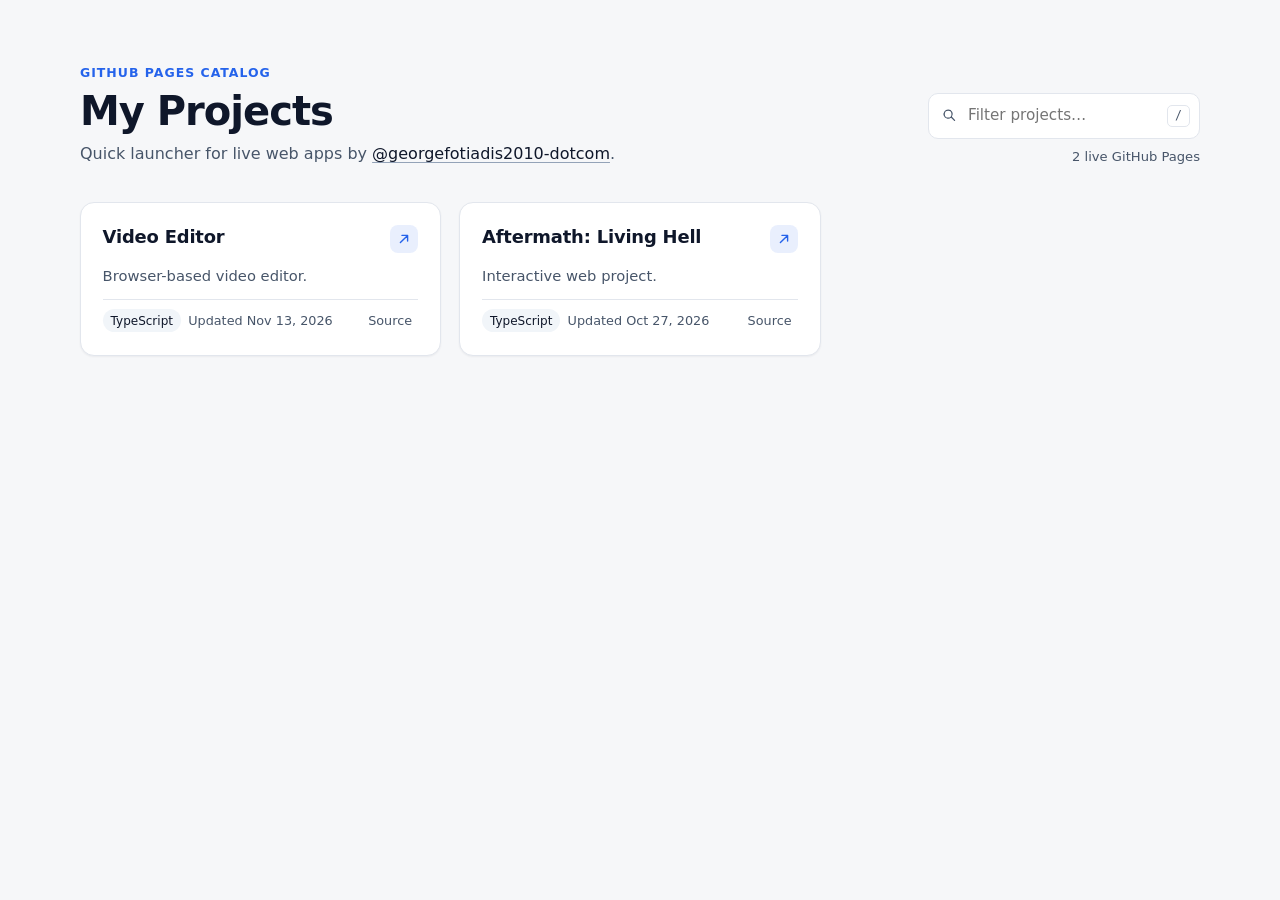
==== index.html @ ac452375 "Add GitHub Pages project catalog landing page" ====
<!DOCTYPE html>
<html lang="en">
<head>
  <meta charset="UTF-8">
  <meta name="viewport" content="width=device-width, initial-scale=1.0">
  <title>Project Catalog — GitHub Pages</title>
  <link rel="stylesheet" href="styles.css">
  <script src="app.js" defer></script>
</head>
<body>
  <div class="page">
    <header class="site-header">
      <div class="header-text">
        <p class="eyebrow">GitHub Pages Catalog</p>
        <h1>My Projects</h1>
        <p class="subtitle">
          Quick launcher for live web apps by
          <a href="https://github.com/georgefotiadis2010-dotcom" target="_blank" rel="noopener noreferrer">@georgefotiadis2010-dotcom</a>.
        </p>
      </div>

      <div class="controls">
        <label class="search-field" for="search-input">
          <span class="visually-hidden">Filter projects</span>
          <svg class="search-icon" viewBox="0 0 20 20" fill="none" aria-hidden="true">
            <path d="M8.5 3a5.5 5.5 0 1 0 3.473 9.765l3.631 3.631a.75.75 0 1 0 1.06-1.06l-3.63-3.632A5.5 5.5 0 0 0 8.5 3ZM4.5 8.5a4 4 0 1 1 8 0 4 4 0 0 1-8 0Z" fill="currentColor"/>
          </svg>
          <input
            id="search-input"
            type="search"
            placeholder="Filter projects…"
            autocomplete="off"
            spellcheck="false"
          >
          <kbd class="shortcut-hint" aria-hidden="true">/</kbd>
        </label>
        <p class="status-line" id="status-line" aria-live="polite"></p>
      </div>
    </header>

    <main>
      <section class="card-grid" id="project-grid" aria-label="GitHub Pages projects"></section>
      <p class="empty-state" id="empty-state" hidden>
        No projects match your search.
      </p>
    </main>
  </div>
</body>
</html>
---- styles.css ----
:root {
  color-scheme: light dark;
  --bg: #f6f7f9;
  --surface: #ffffff;
  --surface-hover: #fdfdfe;
  --border: #e2e6ed;
  --border-hover: #94a3b8;
  --text: #0f172a;
  --text-muted: #475569;
  --accent: #2563eb;
  --accent-soft: rgba(37, 99, 235, 0.1);
  --pill-bg: #f1f5f9;
  --shadow: 0 1px 2px rgba(15, 23, 42, 0.05);
  --shadow-hover: 0 10px 24px -8px rgba(15, 23, 42, 0.14);
  --radius: 14px;
}

@media (prefers-color-scheme: dark) {
  :root {
    --bg: #0b0f17;
    --surface: #131a26;
    --surface-hover: #182130;
    --border: #232e42;
    --border-hover: #475569;
    --text: #f1f5f9;
    --text-muted: #94a3b8;
    --accent: #60a5fa;
    --accent-soft: rgba(96, 165, 250, 0.14);
    --pill-bg: #1e293b;
    --shadow: 0 1px 2px rgba(0, 0, 0, 0.35);
    --shadow-hover: 0 14px 28px -10px rgba(0, 0, 0, 0.6);
  }
}

*,
*::before,
*::after {
  box-sizing: border-box;
}

body {
  margin: 0;
  min-block-size: 100dvh;
  background-color: var(--bg);
  color: var(--text);
  font-family: system-ui, -apple-system, BlinkMacSystemFont, "Segoe UI", Roboto, sans-serif;
  line-height: 1.5;
  -webkit-font-smoothing: antialiased;
}

.visually-hidden {
  position: absolute;
  inline-size: 1px;
  block-size: 1px;
  overflow: hidden;
  clip-path: inset(50%);
  white-space: nowrap;
}

.page {
  inline-size: min(1120px, 100% - 2.5rem);
  margin-inline: auto;
  padding-block: clamp(2rem, 5vw, 4rem);
  display: grid;
  gap: 2.25rem;
}

.site-header {
  display: grid;
  gap: 1.5rem;
}

@media (min-width: 720px) {
  .site-header {
    grid-template-columns: 1fr auto;
    align-items: end;
  }
}

.eyebrow {
  margin: 0 0 0.35rem;
  font-size: 0.78rem;
  font-weight: 600;
  letter-spacing: 0.08em;
  text-transform: uppercase;
  color: var(--accent);
}

h1 {
  margin: 0;
  font-size: clamp(1.85rem, 3.5vw, 2.5rem);
  letter-spacing: -0.025em;
  line-height: 1.15;
}

.subtitle {
  margin: 0.5rem 0 0;
  color: var(--text-muted);
  font-size: 1rem;
}

.subtitle a {
  color: var(--text);
  font-weight: 500;
  text-decoration-color: var(--border-hover);
  text-underline-offset: 3px;
}

.subtitle a:hover {
  color: var(--accent);
  text-decoration-color: var(--accent);
}

.controls {
  display: grid;
  gap: 0.5rem;
  min-inline-size: min(320px, 100%);
}

.search-field {
  position: relative;
  display: flex;
  align-items: center;
}

.search-icon {
  position: absolute;
  inset-inline-start: 0.85rem;
  inline-size: 1.05rem;
  block-size: 1.05rem;
  color: var(--text-muted);
  pointer-events: none;
}

.search-field input {
  inline-size: 100%;
  padding: 0.65rem 2.25rem 0.65rem 2.45rem;
  border: 1px solid var(--border);
  border-radius: 10px;
  background: var(--surface);
  color: var(--text);
  font: inherit;
  font-size: 0.95rem;
  transition: border-color 0.15s ease, box-shadow 0.15s ease;
}

.search-field input:focus-visible {
  outline: none;
  border-color: var(--accent);
  box-shadow: 0 0 0 3px var(--accent-soft);
}

.shortcut-hint {
  position: absolute;
  inset-inline-end: 0.65rem;
  padding: 0.1rem 0.42rem;
  border: 1px solid var(--border);
  border-radius: 5px;
  font-family: ui-monospace, SFMono-Regular, Menlo, monospace;
  font-size: 0.72rem;
  color: var(--text-muted);
  pointer-events: none;
}

.search-field:focus-within .shortcut-hint {
  opacity: 0;
}

.status-line {
  margin: 0;
  font-size: 0.82rem;
  color: var(--text-muted);
  text-align: end;
}

.card-grid {
  display: grid;
  grid-template-columns: repeat(auto-fill, minmax(290px, 1fr));
  grid-auto-rows: auto;
  gap: 1.15rem;
}

.card {
  position: relative;
  display: grid;
  grid-template-rows: auto 1fr auto;
  grid-template-rows: subgrid;
  grid-row: span 3;
  gap: 0.75rem;
  padding: 1.35rem;
  background: var(--surface);
  border: 1px solid var(--border);
  border-radius: var(--radius);
  box-shadow: var(--shadow);
  transition:
    transform 0.16s ease,
    border-color 0.16s ease,
    box-shadow 0.16s ease,
    background-color 0.16s ease;
}

.card:has(a.card-link:hover) {
  transform: translateY(-2px);
  background: var(--surface-hover);
  border-color: var(--border-hover);
  box-shadow: var(--shadow-hover);
}

.card:has(a.card-link:focus-visible) {
  outline: 2px solid var(--accent);
  outline-offset: 2px;
}

.card-header {
  display: flex;
  align-items: flex-start;
  justify-content: space-between;
  gap: 0.75rem;
}

.card-header h2 {
  margin: 0;
  font-size: 1.12rem;
  font-weight: 650;
  letter-spacing: -0.01em;
  line-height: 1.3;
  overflow-wrap: anywhere;
}

.card a.card-link {
  color: inherit;
  text-decoration: none;
}

.card a.card-link:focus-visible {
  outline: none;
}

.card a.card-link::after {
  content: "";
  position: absolute;
  inset: 0;
  border-radius: var(--radius);
}

.launch-badge {
  flex-shrink: 0;
  display: inline-flex;
  align-items: center;
  justify-content: center;
  inline-size: 1.75rem;
  block-size: 1.75rem;
  border-radius: 8px;
  background: var(--accent-soft);
  color: var(--accent);
  transition: transform 0.16s ease;
}

.card:has(a.card-link:hover) .launch-badge {
  transform: translate(2px, -2px);
}

.launch-badge svg {
  inline-size: 1rem;
  block-size: 1rem;
}

.card-desc {
  margin: 0;
  color: var(--text-muted);
  font-size: 0.92rem;
  display: -webkit-box;
  -webkit-line-clamp: 3;
  -webkit-box-orient: vertical;
  line-clamp: 3;
  overflow: clip;
}

.card-footer {
  display: flex;
  align-items: center;
  justify-content: space-between;
  gap: 0.75rem;
  padding-top: 0.5rem;
  border-top: 1px solid var(--border);
  font-size: 0.8rem;
  color: var(--text-muted);
}

.meta-tags {
  display: flex;
  flex-wrap: wrap;
  align-items: center;
  gap: 0.45rem;
}

.tag {
  padding: 0.15rem 0.5rem;
  border-radius: 999px;
  background: var(--pill-bg);
  color: var(--text);
  font-weight: 500;
  font-size: 0.75rem;
}

.card:has(a.card-link) a:not(.card-link) {
  position: relative;
  z-index: 1;
}

.repo-link {
  color: var(--text-muted);
  text-decoration: none;
  font-weight: 500;
  padding: 0.2rem 0.4rem;
  border-radius: 6px;
  transition: color 0.15s ease, background-color 0.15s ease;
}

.repo-link:hover {
  color: var(--accent);
  background: var(--accent-soft);
}

.repo-link:focus-visible {
  outline: 2px solid var(--accent);
  outline-offset: 1px;
}

.empty-state {
  margin: 2rem 0;
  text-align: center;
  color: var(--text-muted);
  font-size: 0.98rem;
}

@media (prefers-reduced-motion: reduce) {
  .card,
  .launch-badge,
  .search-field input,
  .repo-link {
    transition: none;
  }
}
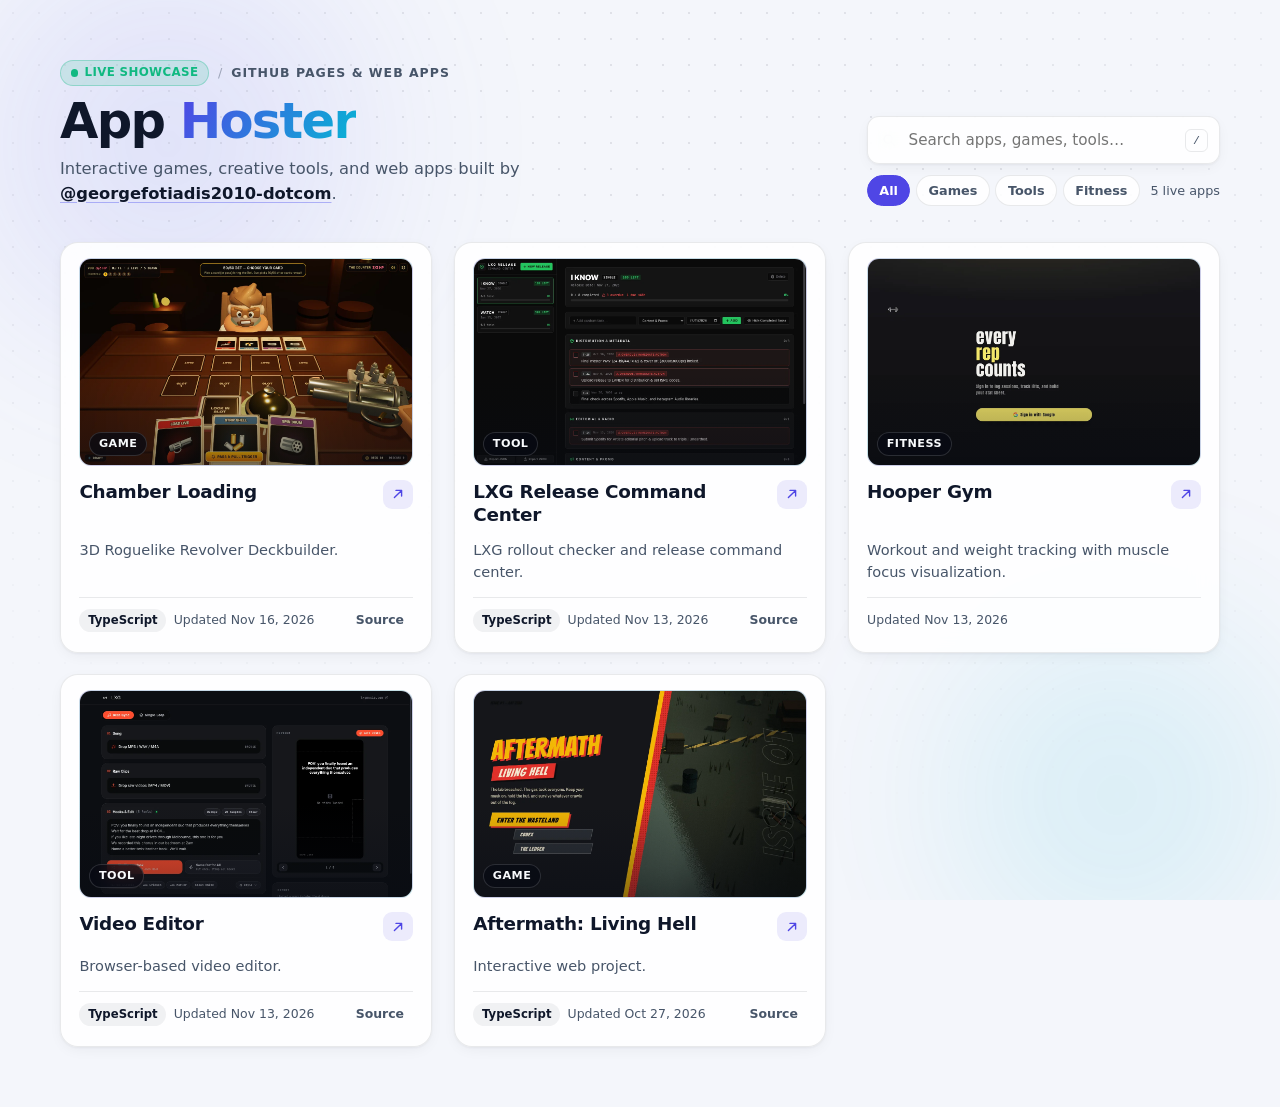
==== commit 80fdd655: "Add live app preview screenshots and overhaul UI" ====
--- a/index.html
+++ b/index.html
@@ -3,18 +3,32 @@
 <head>
   <meta charset="UTF-8">
   <meta name="viewport" content="width=device-width, initial-scale=1.0">
-  <title>Project Catalog — GitHub Pages</title>
+  <meta name="color-scheme" content="light dark">
+  <title>App Hoster — Live Project Arcade</title>
   <link rel="stylesheet" href="styles.css">
   <script src="app.js" defer></script>
 </head>
 <body>
+  <div class="bg-decor" aria-hidden="true">
+    <div class="bg-orb bg-orb-1"></div>
+    <div class="bg-orb bg-orb-2"></div>
+    <div class="bg-grid"></div>
+  </div>
+
   <div class="page">
     <header class="site-header">
       <div class="header-text">
-        <p class="eyebrow">GitHub Pages Catalog</p>
-        <h1>My Projects</h1>
+        <div class="eyebrow-row">
+          <span class="live-pill">
+            <span class="live-dot" aria-hidden="true"></span>
+            Live Showcase
+          </span>
+          <span class="eyebrow-sep" aria-hidden="true">/</span>
+          <p class="eyebrow">GitHub Pages &amp; Web Apps</p>
+        </div>
+        <h1>App <span class="title-gradient">Hoster</span></h1>
         <p class="subtitle">
-          Quick launcher for live web apps by
+          Interactive games, creative tools, and web apps built by
           <a href="https://github.com/georgefotiadis2010-dotcom" target="_blank" rel="noopener noreferrer">@georgefotiadis2010-dotcom</a>.
         </p>
       </div>
@@ -28,22 +42,62 @@
           <input
             id="search-input"
             type="search"
-            placeholder="Filter projects…"
+            placeholder="Search apps, games, tools…"
             autocomplete="off"
             spellcheck="false"
           >
           <kbd class="shortcut-hint" aria-hidden="true">/</kbd>
         </label>
-        <p class="status-line" id="status-line" aria-live="polite"></p>
+
+        <div class="toolbar-row">
+          <div class="filter-pills" id="filter-pills" role="group" aria-label="Filter by category">
+            <button type="button" class="filter-pill is-active" data-filter="all" aria-pressed="true">All</button>
+            <button type="button" class="filter-pill" data-filter="Game" aria-pressed="false">Games</button>
+            <button type="button" class="filter-pill" data-filter="Tool" aria-pressed="false">Tools</button>
+            <button type="button" class="filter-pill" data-filter="Fitness" aria-pressed="false">Fitness</button>
+          </div>
+          <p class="status-line" id="status-line" aria-live="polite"></p>
+        </div>
       </div>
     </header>
 
     <main>
-      <section class="card-grid" id="project-grid" aria-label="GitHub Pages projects"></section>
+      <section class="card-grid" id="project-grid" aria-label="Hosted web applications"></section>
       <p class="empty-state" id="empty-state" hidden>
-        No projects match your search.
+        No apps match your filter. Try clearing the search or switching categories.
       </p>
     </main>
   </div>
+
+  <dialog class="preview-dialog" id="preview-dialog" aria-labelledby="dialog-title">
+    <div class="dialog-shell">
+      <div class="dialog-topbar">
+        <div class="dialog-heading-group">
+          <span class="dialog-category" id="dialog-category"></span>
+          <h2 id="dialog-title"></h2>
+        </div>
+        <button type="button" class="dialog-close" id="dialog-close" aria-label="Close preview">
+          <svg viewBox="0 0 20 20" fill="none" aria-hidden="true">
+            <path d="M5 5l10 10M15 5L5 15" stroke="currentColor" stroke-width="1.8" stroke-linecap="round"/>
+          </svg>
+        </button>
+      </div>
+      <div class="dialog-media">
+        <img id="dialog-img" src="" alt="" width="1280" height="800">
+      </div>
+      <p class="dialog-desc" id="dialog-desc"></p>
+      <div class="dialog-actions">
+        <a class="btn-primary" id="dialog-launch" href="#" target="_blank" rel="noopener noreferrer">
+          Launch App
+          <svg viewBox="0 0 20 20" fill="none" aria-hidden="true">
+            <path d="M5.5 14.5 14.5 5.5m0 0H7.5m7 0v7" stroke="currentColor" stroke-width="1.8" stroke-linecap="round" stroke-linejoin="round"/>
+          </svg>
+        </a>
+        <a class="btn-secondary" id="dialog-repo" href="#" target="_blank" rel="noopener noreferrer">
+          View Source
+        </a>
+      </div>
+    </div>
+  </dialog>
 </body>
 </html>
--- a/styles.css
+++ b/styles.css
@@ -1,34 +1,86 @@
 :root {
   color-scheme: light dark;
-  --bg: #f6f7f9;
-  --surface: #ffffff;
-  --surface-hover: #fdfdfe;
-  --border: #e2e6ed;
-  --border-hover: #94a3b8;
-  --text: #0f172a;
-  --text-muted: #475569;
-  --accent: #2563eb;
-  --accent-soft: rgba(37, 99, 235, 0.1);
-  --pill-bg: #f1f5f9;
-  --shadow: 0 1px 2px rgba(15, 23, 42, 0.05);
-  --shadow-hover: 0 10px 24px -8px rgba(15, 23, 42, 0.14);
-  --radius: 14px;
+
+  --bg-light: #f4f6fb;
+  --bg-dark: #070b14;
+  --bg: var(--bg-light);
+
+  --surface-light: rgba(255, 255, 255, 0.88);
+  --surface-dark: rgba(17, 24, 39, 0.82);
+  --surface: var(--surface-light);
+
+  --surface-hover-light: #ffffff;
+  --surface-hover-dark: rgba(24, 34, 54, 0.96);
+  --surface-hover: var(--surface-hover-light);
+
+  --border-light: rgba(15, 23, 42, 0.09);
+  --border-dark: rgba(148, 163, 184, 0.16);
+  --border: var(--border-light);
+
+  --border-hover-light: rgba(99, 102, 241, 0.45);
+  --border-hover-dark: rgba(129, 140, 248, 0.5);
+  --border-hover: var(--border-hover-light);
+
+  --text-light: #0f172a;
+  --text-dark: #f1f5f9;
+  --text: var(--text-light);
+
+  --text-muted-light: #475569;
+  --text-muted-dark: #94a3b8;
+  --text-muted: var(--text-muted-light);
+
+  --accent-light: #4f46e5;
+  --accent-dark: #818cf8;
+  --accent: var(--accent-light);
+
+  --accent-2-light: #06b6d4;
+  --accent-2-dark: #22d3ee;
+  --accent-2: var(--accent-2-light);
+
+  --accent-soft-light: rgba(79, 70, 229, 0.1);
+  --accent-soft-dark: rgba(129, 140, 248, 0.16);
+  --accent-soft: var(--accent-soft-light);
+
+  --pill-bg-light: rgba(15, 23, 42, 0.055);
+  --pill-bg-dark: rgba(148, 163, 184, 0.12);
+  --pill-bg: var(--pill-bg-light);
+
+  --shadow: 0 4px 16px -4px rgba(15, 23, 42, 0.07), 0 1px 3px rgba(15, 23, 42, 0.05);
+  --shadow-hover: 0 22px 44px -14px rgba(79, 70, 229, 0.22), 0 8px 18px -6px rgba(15, 23, 42, 0.1);
+  --radius: 18px;
 }
 
 @media (prefers-color-scheme: dark) {
   :root {
-    --bg: #0b0f17;
-    --surface: #131a26;
-    --surface-hover: #182130;
-    --border: #232e42;
-    --border-hover: #475569;
-    --text: #f1f5f9;
-    --text-muted: #94a3b8;
-    --accent: #60a5fa;
-    --accent-soft: rgba(96, 165, 250, 0.14);
-    --pill-bg: #1e293b;
-    --shadow: 0 1px 2px rgba(0, 0, 0, 0.35);
-    --shadow-hover: 0 14px 28px -10px rgba(0, 0, 0, 0.6);
+    --bg: var(--bg-dark);
+    --surface: var(--surface-dark);
+    --surface-hover: var(--surface-hover-dark);
+    --border: var(--border-dark);
+    --border-hover: var(--border-hover-dark);
+    --text: var(--text-dark);
+    --text-muted: var(--text-muted-dark);
+    --accent: var(--accent-dark);
+    --accent-2: var(--accent-2-dark);
+    --accent-soft: var(--accent-soft-dark);
+    --pill-bg: var(--pill-bg-dark);
+    --shadow: 0 6px 22px -6px rgba(0, 0, 0, 0.55);
+    --shadow-hover: 0 26px 52px -14px rgba(0, 0, 0, 0.78), 0 0 0 1px rgba(129, 140, 248, 0.25);
+  }
+}
+
+@supports (color: light-dark(white, black)) {
+  :root {
+    --bg: light-dark(var(--bg-light), var(--bg-dark));
+    --surface: light-dark(var(--surface-light), var(--surface-dark));
+    --surface-hover: light-dark(var(--surface-hover-light), var(--surface-hover-dark));
+    --border: light-dark(var(--border-light), var(--border-dark));
+    --border-hover: light-dark(var(--border-hover-light), var(--border-hover-dark));
+    --text: light-dark(var(--text-light), var(--text-dark));
+    --text-muted: light-dark(var(--text-muted-light), var(--text-muted-dark));
+    --accent: light-dark(var(--accent-light), var(--accent-dark));
+    --accent-2: light-dark(var(--accent-2-light), var(--accent-2-dark));
+    --accent-soft: light-dark(var(--accent-soft-light), var(--accent-soft-dark));
+    --pill-bg: light-dark(var(--pill-bg-light), var(--pill-bg-dark));
   }
 }
 
@@ -39,6 +91,7 @@
 }
 
 body {
+  position: relative;
   margin: 0;
   min-block-size: 100dvh;
   background-color: var(--bg);
@@ -46,6 +99,7 @@
   font-family: system-ui, -apple-system, BlinkMacSystemFont, "Segoe UI", Roboto, sans-serif;
   line-height: 1.5;
   -webkit-font-smoothing: antialiased;
+  overflow-x: hidden;
 }
 
 .visually-hidden {
@@ -57,51 +111,166 @@
   white-space: nowrap;
 }
 
+/* Ambient fun background */
+.bg-decor {
+  position: fixed;
+  inset: 0;
+  z-index: -1;
+  pointer-events: none;
+  overflow: hidden;
+}
+
+.bg-orb {
+  position: absolute;
+  border-radius: 999px;
+  filter: blur(90px);
+  opacity: 0.38;
+  animation: float-orb 18s ease-in-out infinite alternate;
+}
+
+.bg-orb-1 {
+  inline-size: 48vw;
+  block-size: 48vw;
+  max-inline-size: 540px;
+  max-block-size: 540px;
+  inset-block-start: -14%;
+  inset-inline-start: -8%;
+  background: radial-gradient(circle, rgba(99, 102, 241, 0.55), transparent 70%);
+}
+
+.bg-orb-2 {
+  inline-size: 44vw;
+  block-size: 44vw;
+  max-inline-size: 480px;
+  max-block-size: 480px;
+  inset-block-end: -15%;
+  inset-inline-end: -6%;
+  background: radial-gradient(circle, rgba(6, 182, 212, 0.45), transparent 70%);
+  animation-delay: -9s;
+}
+
+.bg-grid {
+  position: absolute;
+  inset: 0;
+  background-image: radial-gradient(var(--border) 1px, transparent 1px);
+  background-size: 26px 26px;
+  mask-image: radial-gradient(ellipse 80% 70% at 50% 25%, #000 35%, transparent 100%);
+}
+
+@keyframes float-orb {
+  from {
+    transform: translate3d(0, 0, 0) scale(1);
+  }
+  to {
+    transform: translate3d(3%, 4%, 0) scale(1.07);
+  }
+}
+
 .page {
-  inline-size: min(1120px, 100% - 2.5rem);
+  inline-size: min(1160px, 100% - 2.25rem);
   margin-inline: auto;
-  padding-block: clamp(2rem, 5vw, 4rem);
+  padding-block: clamp(2rem, 5vw, 3.75rem);
   display: grid;
   gap: 2.25rem;
 }
 
+/* Header */
 .site-header {
   display: grid;
   gap: 1.5rem;
 }
 
-@media (min-width: 720px) {
+@media (min-width: 820px) {
   .site-header {
     grid-template-columns: 1fr auto;
     align-items: end;
   }
 }
 
+.eyebrow-row {
+  display: flex;
+  flex-wrap: wrap;
+  align-items: center;
+  gap: 0.55rem;
+  margin-block-end: 0.55rem;
+}
+
+.live-pill {
+  display: inline-flex;
+  align-items: center;
+  gap: 0.4rem;
+  padding: 0.2rem 0.62rem;
+  border-radius: 999px;
+  background: rgba(16, 185, 129, 0.14);
+  border: 1px solid rgba(16, 185, 129, 0.3);
+  color: #10b981;
+  font-size: 0.74rem;
+  font-weight: 650;
+  letter-spacing: 0.03em;
+  text-transform: uppercase;
+}
+
+.live-dot {
+  inline-size: 0.45rem;
+  block-size: 0.45rem;
+  border-radius: 50%;
+  background: #10b981;
+  box-shadow: 0 0 0 0 rgba(16, 185, 129, 0.7);
+  animation: pulse-dot 2.2s infinite;
+}
+
+@keyframes pulse-dot {
+  0% {
+    box-shadow: 0 0 0 0 rgba(16, 185, 129, 0.65);
+  }
+  70% {
+    box-shadow: 0 0 0 7px rgba(16, 185, 129, 0);
+  }
+  100% {
+    box-shadow: 0 0 0 0 rgba(16, 185, 129, 0);
+  }
+}
+
+.eyebrow-sep {
+  color: var(--text-muted);
+  opacity: 0.45;
+  font-size: 0.8rem;
+}
+
 .eyebrow {
-  margin: 0 0 0.35rem;
+  margin: 0;
   font-size: 0.78rem;
   font-weight: 600;
   letter-spacing: 0.08em;
   text-transform: uppercase;
-  color: var(--accent);
+  color: var(--text-muted);
 }
 
 h1 {
   margin: 0;
-  font-size: clamp(1.85rem, 3.5vw, 2.5rem);
-  letter-spacing: -0.025em;
-  line-height: 1.15;
+  font-size: clamp(2.1rem, 4.5vw, 3.1rem);
+  font-weight: 800;
+  letter-spacing: -0.035em;
+  line-height: 1.08;
+}
+
+.title-gradient {
+  background: linear-gradient(120deg, var(--accent) 0%, var(--accent-2) 100%);
+  -webkit-background-clip: text;
+  background-clip: text;
+  color: transparent;
 }
 
 .subtitle {
-  margin: 0.5rem 0 0;
-  color: var(--text-muted);
-  font-size: 1rem;
+  margin: 0.55rem 0 0;
+  color: var(--text-muted);
+  font-size: 1.02rem;
+  max-inline-size: 52ch;
 }
 
 .subtitle a {
   color: var(--text);
-  font-weight: 500;
+  font-weight: 600;
   text-decoration-color: var(--border-hover);
   text-underline-offset: 3px;
 }
@@ -111,10 +280,11 @@
   text-decoration-color: var(--accent);
 }
 
+/* Controls */
 .controls {
   display: grid;
-  gap: 0.5rem;
-  min-inline-size: min(320px, 100%);
+  gap: 0.7rem;
+  min-inline-size: min(360px, 100%);
 }
 
 .search-field {
@@ -125,7 +295,7 @@
 
 .search-icon {
   position: absolute;
-  inset-inline-start: 0.85rem;
+  inset-inline-start: 0.9rem;
   inline-size: 1.05rem;
   block-size: 1.05rem;
   color: var(--text-muted);
@@ -134,14 +304,16 @@
 
 .search-field input {
   inline-size: 100%;
-  padding: 0.65rem 2.25rem 0.65rem 2.45rem;
+  padding: 0.72rem 2.4rem 0.72rem 2.55rem;
   border: 1px solid var(--border);
-  border-radius: 10px;
+  border-radius: 12px;
   background: var(--surface);
+  backdrop-filter: blur(12px);
   color: var(--text);
   font: inherit;
   font-size: 0.95rem;
-  transition: border-color 0.15s ease, box-shadow 0.15s ease;
+  box-shadow: var(--shadow);
+  transition: border-color 0.16s ease, box-shadow 0.16s ease;
 }
 
 .search-field input:focus-visible {
@@ -152,10 +324,10 @@
 
 .shortcut-hint {
   position: absolute;
-  inset-inline-end: 0.65rem;
-  padding: 0.1rem 0.42rem;
+  inset-inline-end: 0.75rem;
+  padding: 0.12rem 0.45rem;
   border: 1px solid var(--border);
-  border-radius: 5px;
+  border-radius: 6px;
   font-family: ui-monospace, SFMono-Regular, Menlo, monospace;
   font-size: 0.72rem;
   color: var(--text-muted);
@@ -166,41 +338,88 @@
   opacity: 0;
 }
 
+.toolbar-row {
+  display: flex;
+  flex-wrap: wrap;
+  align-items: center;
+  justify-content: space-between;
+  gap: 0.65rem;
+}
+
+.filter-pills {
+  display: flex;
+  flex-wrap: wrap;
+  gap: 0.35rem;
+}
+
+.filter-pill {
+  appearance: none;
+  border: 1px solid var(--border);
+  background: var(--surface);
+  color: var(--text-muted);
+  font: inherit;
+  font-size: 0.8rem;
+  font-weight: 600;
+  padding: 0.3rem 0.72rem;
+  border-radius: 999px;
+  cursor: pointer;
+  transition: background-color 0.15s ease, color 0.15s ease, border-color 0.15s ease, transform 0.15s ease;
+}
+
+.filter-pill:hover {
+  color: var(--text);
+  border-color: var(--border-hover);
+  transform: translateY(-1px);
+}
+
+.filter-pill.is-active {
+  background: var(--accent);
+  border-color: var(--accent);
+  color: #ffffff;
+}
+
+.filter-pill:focus-visible {
+  outline: 2px solid var(--accent);
+  outline-offset: 2px;
+}
+
 .status-line {
   margin: 0;
-  font-size: 0.82rem;
-  color: var(--text-muted);
-  text-align: end;
-}
-
+  font-size: 0.8rem;
+  font-weight: 500;
+  color: var(--text-muted);
+}
+
+/* Card Grid */
 .card-grid {
   display: grid;
-  grid-template-columns: repeat(auto-fill, minmax(290px, 1fr));
+  grid-template-columns: repeat(auto-fill, minmax(310px, 1fr));
   grid-auto-rows: auto;
-  gap: 1.15rem;
+  gap: 1.35rem;
 }
 
 .card {
   position: relative;
   display: grid;
-  grid-template-rows: auto 1fr auto;
+  grid-template-rows: auto auto 1fr auto;
   grid-template-rows: subgrid;
-  grid-row: span 3;
-  gap: 0.75rem;
-  padding: 1.35rem;
+  grid-row: span 4;
+  gap: 0.85rem;
+  padding: 0.9rem 1.15rem 1.15rem;
   background: var(--surface);
+  backdrop-filter: blur(14px);
   border: 1px solid var(--border);
   border-radius: var(--radius);
   box-shadow: var(--shadow);
   transition:
-    transform 0.16s ease,
-    border-color 0.16s ease,
-    box-shadow 0.16s ease,
-    background-color 0.16s ease;
+    transform 0.22s cubic-bezier(0.22, 1, 0.36, 1),
+    border-color 0.22s ease,
+    box-shadow 0.22s ease,
+    background-color 0.22s ease;
 }
 
 .card:has(a.card-link:hover) {
-  transform: translateY(-2px);
+  transform: translateY(-5px);
   background: var(--surface-hover);
   border-color: var(--border-hover);
   box-shadow: var(--shadow-hover);
@@ -208,9 +427,125 @@
 
 .card:has(a.card-link:focus-visible) {
   outline: 2px solid var(--accent);
+  outline-offset: 3px;
+}
+
+/* Preview Frame */
+.card-preview {
+  position: relative;
+  aspect-ratio: 16 / 10;
+  border-radius: calc(var(--radius) - 6px);
+  overflow: hidden;
+  border: 1px solid var(--border);
+  background: linear-gradient(135deg, rgba(79, 70, 229, 0.18), rgba(6, 182, 212, 0.16));
+}
+
+.card-preview img {
+  display: block;
+  inline-size: 100%;
+  block-size: 100%;
+  object-fit: cover;
+  object-position: top center;
+  transition: transform 0.35s cubic-bezier(0.22, 1, 0.36, 1);
+}
+
+.card:has(a.card-link:hover) .card-preview img {
+  transform: scale(1.04);
+}
+
+.card-preview::after {
+  content: "";
+  position: absolute;
+  inset: 0;
+  background: linear-gradient(to top, rgba(7, 11, 20, 0.42) 0%, transparent 45%);
+  pointer-events: none;
+}
+
+.preview-fallback {
+  display: grid;
+  place-items: center;
+  inline-size: 100%;
+  block-size: 100%;
+  padding: 1rem;
+  text-align: center;
+  font-weight: 750;
+  font-size: 1.25rem;
+  letter-spacing: -0.02em;
+  color: var(--text);
+  background:
+    radial-gradient(circle at 20% 20%, rgba(99, 102, 241, 0.28), transparent 55%),
+    radial-gradient(circle at 80% 80%, rgba(6, 182, 212, 0.24), transparent 55%);
+}
+
+.preview-category {
+  position: absolute;
+  inset-block-end: 0.55rem;
+  inset-inline-start: 0.55rem;
+  z-index: 1;
+  padding: 0.18rem 0.55rem;
+  border-radius: 999px;
+  background: rgba(7, 11, 20, 0.72);
+  backdrop-filter: blur(8px);
+  border: 1px solid rgba(255, 255, 255, 0.14);
+  color: #f8fafc;
+  font-size: 0.7rem;
+  font-weight: 650;
+  letter-spacing: 0.04em;
+  text-transform: uppercase;
+  pointer-events: none;
+}
+
+.preview-expand {
+  position: relative;
+  z-index: 1;
+  position: absolute;
+  inset-block-start: 0.55rem;
+  inset-inline-end: 0.55rem;
+  display: inline-flex;
+  align-items: center;
+  justify-content: center;
+  inline-size: 2rem;
+  block-size: 2rem;
+  border-radius: 9px;
+  border: 1px solid rgba(255, 255, 255, 0.18);
+  background: rgba(7, 11, 20, 0.68);
+  backdrop-filter: blur(8px);
+  color: #f8fafc;
+  cursor: pointer;
+  opacity: 0;
+  transform: scale(0.92);
+  transition: opacity 0.18s ease, transform 0.18s ease, background-color 0.18s ease;
+}
+
+.card:hover .preview-expand,
+.preview-expand:focus-visible {
+  opacity: 1;
+  transform: scale(1);
+}
+
+@media (hover: none) {
+  .preview-expand {
+    opacity: 1;
+    transform: scale(1);
+  }
+}
+
+.preview-expand:hover {
+  background: var(--accent);
+  border-color: var(--accent);
+}
+
+.preview-expand:focus-visible {
+  outline: 2px solid #ffffff;
   outline-offset: 2px;
 }
 
+.preview-expand svg {
+  inline-size: 1rem;
+  block-size: 1rem;
+}
+
+/* Card Header, Body, Footer */
 .card-header {
   display: flex;
   align-items: flex-start;
@@ -220,10 +555,10 @@
 
 .card-header h2 {
   margin: 0;
-  font-size: 1.12rem;
-  font-weight: 650;
-  letter-spacing: -0.01em;
-  line-height: 1.3;
+  font-size: 1.15rem;
+  font-weight: 700;
+  letter-spacing: -0.015em;
+  line-height: 1.25;
   overflow-wrap: anywhere;
 }
 
@@ -248,16 +583,18 @@
   display: inline-flex;
   align-items: center;
   justify-content: center;
-  inline-size: 1.75rem;
-  block-size: 1.75rem;
-  border-radius: 8px;
+  inline-size: 1.85rem;
+  block-size: 1.85rem;
+  border-radius: 9px;
   background: var(--accent-soft);
   color: var(--accent);
-  transition: transform 0.16s ease;
+  transition: transform 0.18s ease, background-color 0.18s ease, color 0.18s ease;
 }
 
 .card:has(a.card-link:hover) .launch-badge {
   transform: translate(2px, -2px);
+  background: var(--accent);
+  color: #ffffff;
 }
 
 .launch-badge svg {
@@ -268,11 +605,11 @@
 .card-desc {
   margin: 0;
   color: var(--text-muted);
-  font-size: 0.92rem;
+  font-size: 0.91rem;
   display: -webkit-box;
-  -webkit-line-clamp: 3;
+  -webkit-line-clamp: 2;
   -webkit-box-orient: vertical;
-  line-clamp: 3;
+  line-clamp: 2;
   overflow: clip;
 }
 
@@ -281,9 +618,9 @@
   align-items: center;
   justify-content: space-between;
   gap: 0.75rem;
-  padding-top: 0.5rem;
+  padding-top: 0.6rem;
   border-top: 1px solid var(--border);
-  font-size: 0.8rem;
+  font-size: 0.78rem;
   color: var(--text-muted);
 }
 
@@ -295,15 +632,16 @@
 }
 
 .tag {
-  padding: 0.15rem 0.5rem;
+  padding: 0.16rem 0.55rem;
   border-radius: 999px;
   background: var(--pill-bg);
   color: var(--text);
-  font-weight: 500;
-  font-size: 0.75rem;
-}
-
-.card:has(a.card-link) a:not(.card-link) {
+  font-weight: 600;
+  font-size: 0.73rem;
+}
+
+.card:has(a.card-link) a:not(.card-link),
+.card:has(a.card-link) button {
   position: relative;
   z-index: 1;
 }
@@ -311,9 +649,9 @@
 .repo-link {
   color: var(--text-muted);
   text-decoration: none;
-  font-weight: 500;
-  padding: 0.2rem 0.4rem;
-  border-radius: 6px;
+  font-weight: 600;
+  padding: 0.24rem 0.55rem;
+  border-radius: 7px;
   transition: color 0.15s ease, background-color 0.15s ease;
 }
 
@@ -328,17 +666,184 @@
 }
 
 .empty-state {
-  margin: 2rem 0;
+  margin: 2.5rem 0;
   text-align: center;
   color: var(--text-muted);
-  font-size: 0.98rem;
+  font-size: 1rem;
+}
+
+/* Preview Lightbox Dialog */
+.preview-dialog {
+  margin: auto;
+  padding: 0;
+  border: 1px solid var(--border);
+  border-radius: 20px;
+  background: var(--surface-hover);
+  color: var(--text);
+  inline-size: min(840px, calc(100vw - 2rem));
+  max-block-size: calc(100dvh - 2rem);
+  box-shadow: 0 32px 64px -16px rgba(0, 0, 0, 0.55);
+  overflow: auto;
+  opacity: 0;
+  transform: scale(0.96) translateY(8px);
+  transition: opacity 0.2s ease, transform 0.2s ease, display 0.2s allow-discrete, overlay 0.2s allow-discrete;
+}
+
+.preview-dialog[open] {
+  opacity: 1;
+  transform: scale(1) translateY(0);
+}
+
+@starting-style {
+  .preview-dialog[open] {
+    opacity: 0;
+    transform: scale(0.96) translateY(8px);
+  }
+}
+
+.preview-dialog::backdrop {
+  background: rgba(7, 11, 20, 0.72);
+  backdrop-filter: blur(8px);
+}
+
+.dialog-shell {
+  display: grid;
+  gap: 1rem;
+  padding: 1.25rem;
+}
+
+.dialog-topbar {
+  display: flex;
+  align-items: flex-start;
+  justify-content: space-between;
+  gap: 1rem;
+}
+
+.dialog-heading-group {
+  display: grid;
+  gap: 0.25rem;
+}
+
+.dialog-category {
+  font-size: 0.72rem;
+  font-weight: 700;
+  letter-spacing: 0.06em;
+  text-transform: uppercase;
+  color: var(--accent);
+}
+
+.dialog-topbar h2 {
+  margin: 0;
+  font-size: 1.35rem;
+  font-weight: 750;
+  letter-spacing: -0.02em;
+}
+
+.dialog-close {
+  display: inline-flex;
+  align-items: center;
+  justify-content: center;
+  inline-size: 2.1rem;
+  block-size: 2.1rem;
+  border-radius: 10px;
+  border: 1px solid var(--border);
+  background: var(--pill-bg);
+  color: var(--text);
+  cursor: pointer;
+  transition: background-color 0.15s ease, border-color 0.15s ease;
+}
+
+.dialog-close:hover {
+  border-color: var(--border-hover);
+  background: var(--accent-soft);
+}
+
+.dialog-close svg {
+  inline-size: 1.1rem;
+  block-size: 1.1rem;
+}
+
+.dialog-media {
+  border-radius: 14px;
+  overflow: hidden;
+  border: 1px solid var(--border);
+  aspect-ratio: 16 / 10;
+  background: #0b0f17;
+}
+
+.dialog-media img {
+  display: block;
+  inline-size: 100%;
+  block-size: 100%;
+  object-fit: cover;
+  object-position: top center;
+}
+
+.dialog-desc {
+  margin: 0;
+  color: var(--text-muted);
+  font-size: 0.96rem;
+}
+
+.dialog-actions {
+  display: flex;
+  flex-wrap: wrap;
+  gap: 0.65rem;
+}
+
+.btn-primary,
+.btn-secondary {
+  display: inline-flex;
+  align-items: center;
+  gap: 0.45rem;
+  padding: 0.62rem 1.15rem;
+  border-radius: 11px;
+  font-weight: 650;
+  font-size: 0.9rem;
+  text-decoration: none;
+  transition: transform 0.15s ease, filter 0.15s ease, background-color 0.15s ease;
+}
+
+.btn-primary {
+  background: var(--accent);
+  color: #ffffff;
+}
+
+.btn-primary:hover {
+  filter: brightness(1.08);
+  transform: translateY(-1px);
+}
+
+.btn-primary svg {
+  inline-size: 1rem;
+  block-size: 1rem;
+}
+
+.btn-secondary {
+  background: var(--pill-bg);
+  color: var(--text);
+  border: 1px solid var(--border);
+}
+
+.btn-secondary:hover {
+  border-color: var(--border-hover);
+  background: var(--accent-soft);
 }
 
 @media (prefers-reduced-motion: reduce) {
+  .bg-orb,
+  .live-dot {
+    animation: none;
+  }
+
   .card,
+  .card-preview img,
   .launch-badge,
   .search-field input,
-  .repo-link {
+  .repo-link,
+  .filter-pill,
+  .preview-expand,
+  .preview-dialog {
     transition: none;
   }
 }
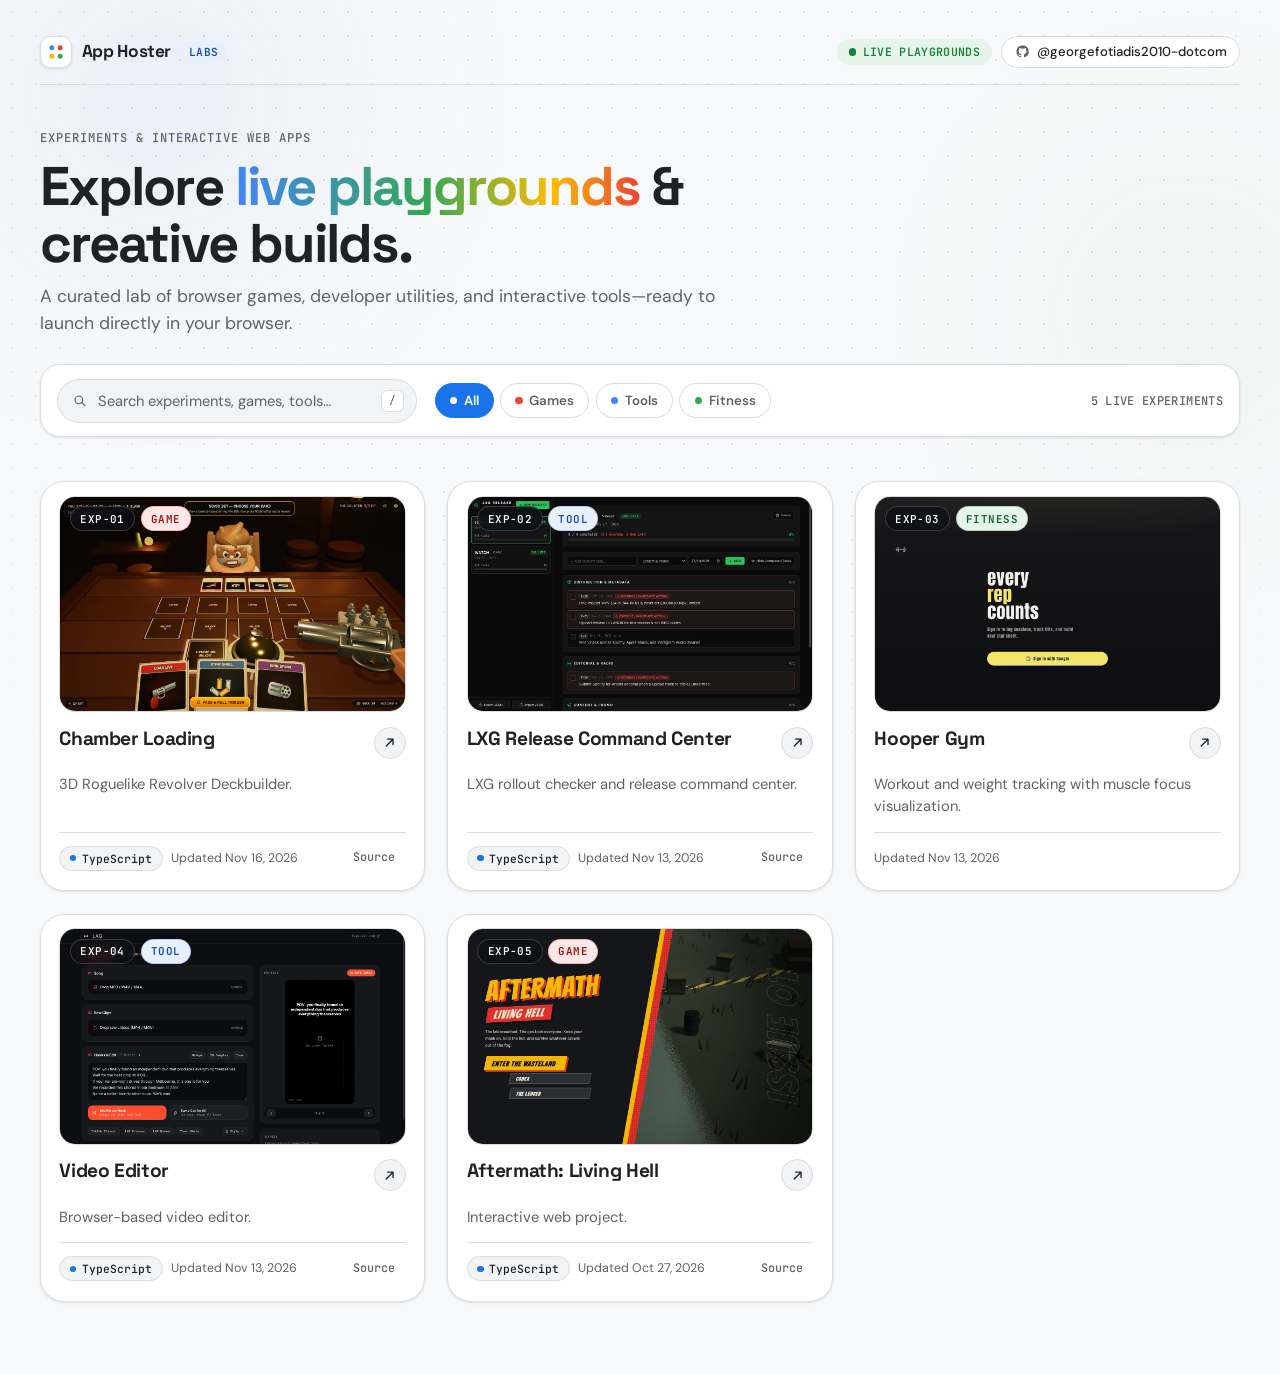
==== commit 82084008: "Redesign UI in Google Labs and Playgrounds style" ====
--- a/index.html
+++ b/index.html
@@ -4,45 +4,75 @@
   <meta charset="UTF-8">
   <meta name="viewport" content="width=device-width, initial-scale=1.0">
   <meta name="color-scheme" content="light dark">
-  <title>App Hoster — Live Project Arcade</title>
+  <title>App Hoster — Labs &amp; Playgrounds</title>
+  <link rel="preconnect" href="https://fonts.googleapis.com">
+  <link rel="preconnect" href="https://fonts.gstatic.com" crossorigin>
+  <link href="https://fonts.googleapis.com/css2?family=DM+Sans:ital,opsz,wght@0,9..40,400..700;1,9..40,400..700&family=JetBrains+Mono:wght@400;500;600&family=Space+Grotesk:wght@500;600;700&display=swap" rel="stylesheet">
   <link rel="stylesheet" href="styles.css">
   <script src="app.js" defer></script>
 </head>
 <body>
-  <div class="bg-decor" aria-hidden="true">
-    <div class="bg-orb bg-orb-1"></div>
-    <div class="bg-orb bg-orb-2"></div>
-    <div class="bg-grid"></div>
+  <div class="lab-canvas" aria-hidden="true">
+    <div class="lab-dots"></div>
+    <div class="lab-glow lab-glow-blue"></div>
+    <div class="lab-glow lab-glow-green"></div>
   </div>
 
   <div class="page">
+    <nav class="lab-topbar" aria-label="Primary">
+      <div class="brand-lockup">
+        <span class="brand-mark" aria-hidden="true">
+          <svg viewBox="0 0 24 24" fill="none">
+            <circle cx="7" cy="7" r="3" fill="#4285F4"/>
+            <circle cx="17" cy="7" r="3" fill="#EA4335"/>
+            <circle cx="7" cy="17" r="3" fill="#FBBC04"/>
+            <circle cx="17" cy="17" r="3" fill="#34A853"/>
+          </svg>
+        </span>
+        <span class="brand-name">App Hoster</span>
+        <span class="brand-badge">Labs</span>
+      </div>
+
+      <div class="topbar-meta">
+        <span class="live-pill">
+          <span class="live-dot" aria-hidden="true"></span>
+          <span>Live Playgrounds</span>
+        </span>
+        <a
+          class="profile-chip"
+          href="https://github.com/georgefotiadis2010-dotcom"
+          target="_blank"
+          rel="noopener noreferrer"
+        >
+          <svg viewBox="0 0 20 20" fill="currentColor" aria-hidden="true">
+            <path fill-rule="evenodd" d="M10 2a8 8 0 0 0-2.53 15.59c.4.07.55-.17.55-.38v-1.35c-2.23.48-2.7-1.08-2.7-1.08-.36-.93-.89-1.17-.89-1.17-.73-.5.05-.49.05-.49.8.06 1.23.83 1.23.83.71 1.23 1.87.87 2.33.67.07-.52.28-.87.5-1.07-1.78-.2-3.64-.89-3.64-3.95 0-.87.31-1.59.82-2.15-.08-.2-.36-1.02.08-2.12 0 0 .67-.22 2.2.82a7.6 7.6 0 0 1 4 0c1.53-1.04 2.2-.82 2.2-.82.44 1.1.16 1.92.08 2.12.51.56.82 1.28.82 2.15 0 3.07-1.87 3.75-3.65 3.95.29.25.54.73.54 1.48v2.2c0 .21.15.46.55.38A8 8 0 0 0 10 2Z" clip-rule="evenodd"/>
+          </svg>
+          <span>@georgefotiadis2010-dotcom</span>
+        </a>
+      </div>
+    </nav>
+
     <header class="site-header">
-      <div class="header-text">
-        <div class="eyebrow-row">
-          <span class="live-pill">
-            <span class="live-dot" aria-hidden="true"></span>
-            Live Showcase
-          </span>
-          <span class="eyebrow-sep" aria-hidden="true">/</span>
-          <p class="eyebrow">GitHub Pages &amp; Web Apps</p>
-        </div>
-        <h1>App <span class="title-gradient">Hoster</span></h1>
+      <div class="hero-copy">
+        <p class="eyebrow">Experiments &amp; Interactive Web Apps</p>
+        <h1>
+          Explore <span class="title-accent">live playgrounds</span> &amp; creative builds.
+        </h1>
         <p class="subtitle">
-          Interactive games, creative tools, and web apps built by
-          <a href="https://github.com/georgefotiadis2010-dotcom" target="_blank" rel="noopener noreferrer">@georgefotiadis2010-dotcom</a>.
+          A curated lab of browser games, developer utilities, and interactive tools—ready to launch directly in your browser.
         </p>
       </div>
 
-      <div class="controls">
+      <div class="controls" role="search">
         <label class="search-field" for="search-input">
-          <span class="visually-hidden">Filter projects</span>
+          <span class="visually-hidden">Filter experiments</span>
           <svg class="search-icon" viewBox="0 0 20 20" fill="none" aria-hidden="true">
             <path d="M8.5 3a5.5 5.5 0 1 0 3.473 9.765l3.631 3.631a.75.75 0 1 0 1.06-1.06l-3.63-3.632A5.5 5.5 0 0 0 8.5 3ZM4.5 8.5a4 4 0 1 1 8 0 4 4 0 0 1-8 0Z" fill="currentColor"/>
           </svg>
           <input
             id="search-input"
             type="search"
-            placeholder="Search apps, games, tools…"
+            placeholder="Search experiments, games, tools…"
             autocomplete="off"
             spellcheck="false"
           >
@@ -51,10 +81,22 @@
 
         <div class="toolbar-row">
           <div class="filter-pills" id="filter-pills" role="group" aria-label="Filter by category">
-            <button type="button" class="filter-pill is-active" data-filter="all" aria-pressed="true">All</button>
-            <button type="button" class="filter-pill" data-filter="Game" aria-pressed="false">Games</button>
-            <button type="button" class="filter-pill" data-filter="Tool" aria-pressed="false">Tools</button>
-            <button type="button" class="filter-pill" data-filter="Fitness" aria-pressed="false">Fitness</button>
+            <button type="button" class="filter-pill is-active" data-filter="all" aria-pressed="true">
+              <span class="pill-dot pill-dot-all" aria-hidden="true"></span>
+              All
+            </button>
+            <button type="button" class="filter-pill" data-filter="Game" aria-pressed="false">
+              <span class="pill-dot pill-dot-game" aria-hidden="true"></span>
+              Games
+            </button>
+            <button type="button" class="filter-pill" data-filter="Tool" aria-pressed="false">
+              <span class="pill-dot pill-dot-tool" aria-hidden="true"></span>
+              Tools
+            </button>
+            <button type="button" class="filter-pill" data-filter="Fitness" aria-pressed="false">
+              <span class="pill-dot pill-dot-fitness" aria-hidden="true"></span>
+              Fitness
+            </button>
           </div>
           <p class="status-line" id="status-line" aria-live="polite"></p>
         </div>
@@ -63,17 +105,21 @@
 
     <main>
       <section class="card-grid" id="project-grid" aria-label="Hosted web applications"></section>
-      <p class="empty-state" id="empty-state" hidden>
-        No apps match your filter. Try clearing the search or switching categories.
-      </p>
+      <div class="empty-state" id="empty-state" hidden>
+        <p class="empty-title">No matching experiments</p>
+        <p class="empty-desc">Try clearing your search query or switching to another category.</p>
+      </div>
     </main>
   </div>
 
-  <dialog class="preview-dialog" id="preview-dialog" aria-labelledby="dialog-title">
+  <dialog class="preview-dialog" id="preview-dialog" closedby="any" aria-labelledby="dialog-title">
     <div class="dialog-shell">
       <div class="dialog-topbar">
         <div class="dialog-heading-group">
-          <span class="dialog-category" id="dialog-category"></span>
+          <div class="dialog-badges">
+            <span class="dialog-exp-id" id="dialog-exp-id"></span>
+            <span class="dialog-category" id="dialog-category"></span>
+          </div>
           <h2 id="dialog-title"></h2>
         </div>
         <button type="button" class="dialog-close" id="dialog-close" aria-label="Close preview">
@@ -85,10 +131,11 @@
       <div class="dialog-media">
         <img id="dialog-img" src="" alt="" width="1280" height="800">
       </div>
+      <div class="dialog-meta" id="dialog-meta"></div>
       <p class="dialog-desc" id="dialog-desc"></p>
       <div class="dialog-actions">
         <a class="btn-primary" id="dialog-launch" href="#" target="_blank" rel="noopener noreferrer">
-          Launch App
+          Open Playground
           <svg viewBox="0 0 20 20" fill="none" aria-hidden="true">
             <path d="M5.5 14.5 14.5 5.5m0 0H7.5m7 0v7" stroke="currentColor" stroke-width="1.8" stroke-linecap="round" stroke-linejoin="round"/>
           </svg>
--- a/styles.css
+++ b/styles.css
@@ -1,70 +1,110 @@
 :root {
   color-scheme: light dark;
 
-  --bg-light: #f4f6fb;
-  --bg-dark: #070b14;
+  --font-display: "Space Grotesk", system-ui, -apple-system, BlinkMacSystemFont, "Segoe UI", sans-serif;
+  --font-sans: "DM Sans", system-ui, -apple-system, BlinkMacSystemFont, "Segoe UI", Roboto, sans-serif;
+  --font-mono: "JetBrains Mono", ui-monospace, SFMono-Regular, Menlo, Monaco, Consolas, monospace;
+
+  /* Light palette (Google Labs) */
+  --bg-light: #f8f9fa;
+  --surface-light: #ffffff;
+  --surface-subtle-light: #f1f3f4;
+  --surface-hover-light: #ffffff;
+  --border-light: #dadce0;
+  --border-hover-light: #1a73e8;
+  --text-light: #202124;
+  --text-muted-light: #5f6368;
+
+  /* Dark palette (Google AI Studio / Playgrounds) */
+  --bg-dark: #0e1015;
+  --surface-dark: #171a21;
+  --surface-subtle-dark: #1f242e;
+  --surface-hover-dark: #1e222b;
+  --border-dark: #2c323f;
+  --border-hover-dark: #8ab4f8;
+  --text-dark: #e8eaed;
+  --text-muted-dark: #9aa0a6;
+
+  /* Accents */
+  --blue-light: #1a73e8;
+  --blue-dark: #8ab4f8;
+  --blue-soft-light: #e8f0fe;
+  --blue-soft-dark: rgba(138, 180, 248, 0.16);
+  --blue-ink-light: #174ea6;
+  --blue-ink-dark: #aecbfa;
+
+  --green-light: #188038;
+  --green-dark: #81c995;
+  --green-soft-light: #e6f4ea;
+  --green-soft-dark: rgba(129, 201, 149, 0.16);
+
+  --red-light: #d93025;
+  --red-dark: #f28b82;
+  --red-soft-light: #fce8e6;
+  --red-soft-dark: rgba(242, 139, 130, 0.16);
+
+  --amber-light: #b06000;
+  --amber-dark: #fdd663;
+  --amber-soft-light: #fef7e0;
+  --amber-soft-dark: rgba(253, 214, 99, 0.16);
+
+  --dot-light: rgba(60, 64, 67, 0.14);
+  --dot-dark: rgba(232, 234, 237, 0.08);
+
+  /* Resolved tokens (light default) */
   --bg: var(--bg-light);
-
-  --surface-light: rgba(255, 255, 255, 0.88);
-  --surface-dark: rgba(17, 24, 39, 0.82);
   --surface: var(--surface-light);
-
-  --surface-hover-light: #ffffff;
-  --surface-hover-dark: rgba(24, 34, 54, 0.96);
+  --surface-subtle: var(--surface-subtle-light);
   --surface-hover: var(--surface-hover-light);
-
-  --border-light: rgba(15, 23, 42, 0.09);
-  --border-dark: rgba(148, 163, 184, 0.16);
   --border: var(--border-light);
-
-  --border-hover-light: rgba(99, 102, 241, 0.45);
-  --border-hover-dark: rgba(129, 140, 248, 0.5);
   --border-hover: var(--border-hover-light);
-
-  --text-light: #0f172a;
-  --text-dark: #f1f5f9;
   --text: var(--text-light);
-
-  --text-muted-light: #475569;
-  --text-muted-dark: #94a3b8;
   --text-muted: var(--text-muted-light);
 
-  --accent-light: #4f46e5;
-  --accent-dark: #818cf8;
-  --accent: var(--accent-light);
-
-  --accent-2-light: #06b6d4;
-  --accent-2-dark: #22d3ee;
-  --accent-2: var(--accent-2-light);
-
-  --accent-soft-light: rgba(79, 70, 229, 0.1);
-  --accent-soft-dark: rgba(129, 140, 248, 0.16);
-  --accent-soft: var(--accent-soft-light);
-
-  --pill-bg-light: rgba(15, 23, 42, 0.055);
-  --pill-bg-dark: rgba(148, 163, 184, 0.12);
-  --pill-bg: var(--pill-bg-light);
-
-  --shadow: 0 4px 16px -4px rgba(15, 23, 42, 0.07), 0 1px 3px rgba(15, 23, 42, 0.05);
-  --shadow-hover: 0 22px 44px -14px rgba(79, 70, 229, 0.22), 0 8px 18px -6px rgba(15, 23, 42, 0.1);
-  --radius: 18px;
+  --accent: var(--blue-light);
+  --accent-soft: var(--blue-soft-light);
+  --accent-ink: var(--blue-ink-light);
+  --on-accent-light: #ffffff;
+  --on-accent-dark: #0e1015;
+  --on-accent: var(--on-accent-light);
+
+  --green: var(--green-light);
+  --green-soft: var(--green-soft-light);
+  --red: var(--red-light);
+  --red-soft: var(--red-soft-light);
+  --amber: var(--amber-light);
+  --amber-soft: var(--amber-soft-light);
+  --dot-color: var(--dot-light);
+
+  --shadow: 0 1px 2px rgba(60, 64, 67, 0.08), 0 1px 3px 1px rgba(60, 64, 67, 0.04);
+  --shadow-hover: 0 8px 24px -4px rgba(60, 64, 67, 0.14), 0 2px 6px rgba(60, 64, 67, 0.08);
+  --radius-card: 24px;
+  --radius-inner: 16px;
 }
 
 @media (prefers-color-scheme: dark) {
   :root {
     --bg: var(--bg-dark);
     --surface: var(--surface-dark);
+    --surface-subtle: var(--surface-subtle-dark);
     --surface-hover: var(--surface-hover-dark);
     --border: var(--border-dark);
     --border-hover: var(--border-hover-dark);
     --text: var(--text-dark);
     --text-muted: var(--text-muted-dark);
-    --accent: var(--accent-dark);
-    --accent-2: var(--accent-2-dark);
-    --accent-soft: var(--accent-soft-dark);
-    --pill-bg: var(--pill-bg-dark);
-    --shadow: 0 6px 22px -6px rgba(0, 0, 0, 0.55);
-    --shadow-hover: 0 26px 52px -14px rgba(0, 0, 0, 0.78), 0 0 0 1px rgba(129, 140, 248, 0.25);
+    --accent: var(--blue-dark);
+    --accent-soft: var(--blue-soft-dark);
+    --accent-ink: var(--blue-ink-dark);
+    --on-accent: var(--on-accent-dark);
+    --green: var(--green-dark);
+    --green-soft: var(--green-soft-dark);
+    --red: var(--red-dark);
+    --red-soft: var(--red-soft-dark);
+    --amber: var(--amber-dark);
+    --amber-soft: var(--amber-soft-dark);
+    --dot-color: var(--dot-dark);
+    --shadow: 0 1px 3px rgba(0, 0, 0, 0.35);
+    --shadow-hover: 0 14px 32px -8px rgba(0, 0, 0, 0.65), 0 0 0 1px rgba(138, 180, 248, 0.28);
   }
 }
 
@@ -72,22 +112,32 @@
   :root {
     --bg: light-dark(var(--bg-light), var(--bg-dark));
     --surface: light-dark(var(--surface-light), var(--surface-dark));
+    --surface-subtle: light-dark(var(--surface-subtle-light), var(--surface-subtle-dark));
     --surface-hover: light-dark(var(--surface-hover-light), var(--surface-hover-dark));
     --border: light-dark(var(--border-light), var(--border-dark));
     --border-hover: light-dark(var(--border-hover-light), var(--border-hover-dark));
     --text: light-dark(var(--text-light), var(--text-dark));
     --text-muted: light-dark(var(--text-muted-light), var(--text-muted-dark));
-    --accent: light-dark(var(--accent-light), var(--accent-dark));
-    --accent-2: light-dark(var(--accent-2-light), var(--accent-2-dark));
-    --accent-soft: light-dark(var(--accent-soft-light), var(--accent-soft-dark));
-    --pill-bg: light-dark(var(--pill-bg-light), var(--pill-bg-dark));
-  }
-}
-
-*,
-*::before,
-*::after {
+    --accent: light-dark(var(--blue-light), var(--blue-dark));
+    --accent-soft: light-dark(var(--blue-soft-light), var(--blue-soft-dark));
+    --accent-ink: light-dark(var(--blue-ink-light), var(--blue-ink-dark));
+    --on-accent: light-dark(var(--on-accent-light), var(--on-accent-dark));
+    --green: light-dark(var(--green-light), var(--green-dark));
+    --green-soft: light-dark(var(--green-soft-light), var(--green-soft-dark));
+    --red: light-dark(var(--red-light), var(--red-dark));
+    --red-soft: light-dark(var(--red-soft-light), var(--red-soft-dark));
+    --amber: light-dark(var(--amber-light), var(--amber-dark));
+    --amber-soft: light-dark(var(--amber-soft-light), var(--amber-soft-dark));
+    --dot-color: light-dark(var(--dot-light), var(--dot-dark));
+  }
+}
+
+:where(*, *::before, *::after) {
   box-sizing: border-box;
+}
+
+html {
+  accent-color: var(--accent);
 }
 
 body {
@@ -96,7 +146,7 @@
   min-block-size: 100dvh;
   background-color: var(--bg);
   color: var(--text);
-  font-family: system-ui, -apple-system, BlinkMacSystemFont, "Segoe UI", Roboto, sans-serif;
+  font-family: var(--font-sans);
   line-height: 1.5;
   -webkit-font-smoothing: antialiased;
   overflow-x: hidden;
@@ -111,8 +161,8 @@
   white-space: nowrap;
 }
 
-/* Ambient fun background */
-.bg-decor {
+/* Lab Canvas Background */
+.lab-canvas {
   position: fixed;
   inset: 0;
   z-index: -1;
@@ -120,92 +170,117 @@
   overflow: hidden;
 }
 
-.bg-orb {
-  position: absolute;
-  border-radius: 999px;
-  filter: blur(90px);
-  opacity: 0.38;
-  animation: float-orb 18s ease-in-out infinite alternate;
-}
-
-.bg-orb-1 {
-  inline-size: 48vw;
-  block-size: 48vw;
-  max-inline-size: 540px;
-  max-block-size: 540px;
-  inset-block-start: -14%;
-  inset-inline-start: -8%;
-  background: radial-gradient(circle, rgba(99, 102, 241, 0.55), transparent 70%);
-}
-
-.bg-orb-2 {
-  inline-size: 44vw;
-  block-size: 44vw;
-  max-inline-size: 480px;
-  max-block-size: 480px;
-  inset-block-end: -15%;
-  inset-inline-end: -6%;
-  background: radial-gradient(circle, rgba(6, 182, 212, 0.45), transparent 70%);
-  animation-delay: -9s;
-}
-
-.bg-grid {
+.lab-dots {
   position: absolute;
   inset: 0;
-  background-image: radial-gradient(var(--border) 1px, transparent 1px);
-  background-size: 26px 26px;
-  mask-image: radial-gradient(ellipse 80% 70% at 50% 25%, #000 35%, transparent 100%);
-}
-
-@keyframes float-orb {
-  from {
-    transform: translate3d(0, 0, 0) scale(1);
-  }
-  to {
-    transform: translate3d(3%, 4%, 0) scale(1.07);
-  }
-}
-
+  background-image: radial-gradient(var(--dot-color) 1.25px, transparent 1.25px);
+  background-size: 24px 24px;
+  mask-image: radial-gradient(ellipse 85% 75% at 50% 20%, #000 45%, transparent 100%);
+}
+
+.lab-glow {
+  position: absolute;
+  border-radius: 999px;
+  filter: blur(110px);
+  opacity: 0.28;
+}
+
+.lab-glow-blue {
+  inline-size: min(46vw, 520px);
+  block-size: min(46vw, 520px);
+  inset-block-start: -18%;
+  inset-inline-start: -8%;
+  background: radial-gradient(circle, rgba(66, 133, 244, 0.45), transparent 70%);
+}
+
+.lab-glow-green {
+  inline-size: min(40vw, 440px);
+  block-size: min(40vw, 440px);
+  inset-block-start: 10%;
+  inset-inline-end: -10%;
+  background: radial-gradient(circle, rgba(52, 168, 83, 0.32), transparent 70%);
+}
+
+/* Page Shell */
 .page {
-  inline-size: min(1160px, 100% - 2.25rem);
+  inline-size: min(1200px, 100% - 2.25rem);
   margin-inline: auto;
-  padding-block: clamp(2rem, 5vw, 3.75rem);
+  padding-block: clamp(1.25rem, 3vw, 2.25rem) clamp(3rem, 6vw, 4.5rem);
   display: grid;
-  gap: 2.25rem;
-}
-
-/* Header */
-.site-header {
-  display: grid;
-  gap: 1.5rem;
-}
-
-@media (min-width: 820px) {
-  .site-header {
-    grid-template-columns: 1fr auto;
-    align-items: end;
-  }
-}
-
-.eyebrow-row {
+  gap: clamp(1.75rem, 3.5vw, 2.75rem);
+}
+
+/* Top Lab Bar */
+.lab-topbar {
   display: flex;
   flex-wrap: wrap;
   align-items: center;
-  gap: 0.55rem;
-  margin-block-end: 0.55rem;
+  justify-content: space-between;
+  gap: 0.85rem;
+  padding-block-end: 1rem;
+  border-bottom: 1px solid var(--border);
+}
+
+.brand-lockup {
+  display: inline-flex;
+  align-items: center;
+  gap: 0.6rem;
+}
+
+.brand-mark {
+  display: inline-flex;
+  align-items: center;
+  justify-content: center;
+  inline-size: 2rem;
+  block-size: 2rem;
+  border-radius: 10px;
+  background: var(--surface);
+  border: 1px solid var(--border);
+  box-shadow: var(--shadow);
+}
+
+.brand-mark svg {
+  inline-size: 1.25rem;
+  block-size: 1.25rem;
+}
+
+.brand-name {
+  font-family: var(--font-display);
+  font-size: 1.08rem;
+  font-weight: 700;
+  letter-spacing: -0.02em;
+}
+
+.brand-badge {
+  padding: 0.14rem 0.5rem;
+  border-radius: 999px;
+  background: var(--accent-soft);
+  color: var(--accent-ink);
+  font-family: var(--font-mono);
+  font-size: 0.7rem;
+  font-weight: 600;
+  letter-spacing: 0.05em;
+  text-transform: uppercase;
+}
+
+.topbar-meta {
+  display: flex;
+  flex-wrap: wrap;
+  align-items: center;
+  gap: 0.6rem;
 }
 
 .live-pill {
   display: inline-flex;
   align-items: center;
   gap: 0.4rem;
-  padding: 0.2rem 0.62rem;
-  border-radius: 999px;
-  background: rgba(16, 185, 129, 0.14);
-  border: 1px solid rgba(16, 185, 129, 0.3);
-  color: #10b981;
-  font-size: 0.74rem;
-  font-weight: 650;
+  padding: 0.3rem 0.72rem;
+  border-radius: 999px;
+  background: var(--green-soft);
+  color: var(--green);
+  font-family: var(--font-mono);
+  font-size: 0.72rem;
+  font-weight: 600;
   letter-spacing: 0.03em;
   text-transform: uppercase;
 }
@@ -214,33 +289,71 @@
   inline-size: 0.45rem;
   block-size: 0.45rem;
   border-radius: 50%;
-  background: #10b981;
-  box-shadow: 0 0 0 0 rgba(16, 185, 129, 0.7);
-  animation: pulse-dot 2.2s infinite;
+  background: currentColor;
+  box-shadow: 0 0 0 0 rgba(52, 168, 83, 0.55);
+  animation: pulse-dot 2.4s infinite;
 }
 
 @keyframes pulse-dot {
   0% {
-    box-shadow: 0 0 0 0 rgba(16, 185, 129, 0.65);
+    box-shadow: 0 0 0 0 rgba(52, 168, 83, 0.55);
   }
   70% {
-    box-shadow: 0 0 0 7px rgba(16, 185, 129, 0);
+    box-shadow: 0 0 0 6px rgba(52, 168, 83, 0);
   }
   100% {
-    box-shadow: 0 0 0 0 rgba(16, 185, 129, 0);
-  }
-}
-
-.eyebrow-sep {
-  color: var(--text-muted);
-  opacity: 0.45;
-  font-size: 0.8rem;
+    box-shadow: 0 0 0 0 rgba(52, 168, 83, 0);
+  }
+}
+
+.profile-chip {
+  display: inline-flex;
+  align-items: center;
+  gap: 0.42rem;
+  padding: 0.3rem 0.78rem;
+  border-radius: 999px;
+  border: 1px solid var(--border);
+  background: var(--surface);
+  color: var(--text);
+  font-size: 0.82rem;
+  font-weight: 500;
+  text-decoration: none;
+  transition: border-color 0.16s ease, background-color 0.16s ease;
+}
+
+.profile-chip svg {
+  inline-size: 0.95rem;
+  block-size: 0.95rem;
+  color: var(--text-muted);
+}
+
+.profile-chip:hover {
+  border-color: var(--border-hover);
+  background: var(--surface-subtle);
+}
+
+.profile-chip:focus-visible {
+  outline: 2px solid var(--accent);
+  outline-offset: 2px;
+}
+
+/* Hero Header & Controls */
+.site-header {
+  display: grid;
+  gap: 1.75rem;
+}
+
+.hero-copy {
+  display: grid;
+  gap: 0.65rem;
+  max-inline-size: 70ch;
 }
 
 .eyebrow {
   margin: 0;
-  font-size: 0.78rem;
-  font-weight: 600;
+  font-family: var(--font-mono);
+  font-size: 0.76rem;
+  font-weight: 500;
   letter-spacing: 0.08em;
   text-transform: uppercase;
   color: var(--text-muted);
@@ -248,43 +361,46 @@
 
 h1 {
   margin: 0;
-  font-size: clamp(2.1rem, 4.5vw, 3.1rem);
-  font-weight: 800;
+  font-family: var(--font-display);
+  font-size: clamp(2.15rem, 4.8vw, 3.4rem);
+  font-weight: 700;
   letter-spacing: -0.035em;
-  line-height: 1.08;
-}
-
-.title-gradient {
-  background: linear-gradient(120deg, var(--accent) 0%, var(--accent-2) 100%);
+  line-height: 1.06;
+}
+
+.title-accent {
+  position: relative;
+  display: inline-block;
+  background: linear-gradient(90deg, #4285f4 0%, #34a853 48%, #fbbc04 78%, #ea4335 100%);
   -webkit-background-clip: text;
   background-clip: text;
   color: transparent;
 }
 
 .subtitle {
-  margin: 0.55rem 0 0;
-  color: var(--text-muted);
-  font-size: 1.02rem;
-  max-inline-size: 52ch;
-}
-
-.subtitle a {
-  color: var(--text);
-  font-weight: 600;
-  text-decoration-color: var(--border-hover);
-  text-underline-offset: 3px;
-}
-
-.subtitle a:hover {
-  color: var(--accent);
-  text-decoration-color: var(--accent);
-}
-
-/* Controls */
+  margin: 0;
+  color: var(--text-muted);
+  font-size: clamp(1rem, 1.5vw, 1.1rem);
+  max-inline-size: 58ch;
+}
+
+/* Playground Toolbar */
 .controls {
   display: grid;
-  gap: 0.7rem;
-  min-inline-size: min(360px, 100%);
+  gap: 0.95rem;
+  padding: 0.85rem 1rem;
+  border-radius: 20px;
+  border: 1px solid var(--border);
+  background: var(--surface);
+  box-shadow: var(--shadow);
+}
+
+@media (min-width: 900px) {
+  .controls {
+    grid-template-columns: minmax(260px, 360px) 1fr;
+    align-items: center;
+    gap: 1.1rem;
+  }
 }
 
 .search-field {
@@ -295,41 +411,45 @@
 
 .search-icon {
   position: absolute;
-  inset-inline-start: 0.9rem;
-  inline-size: 1.05rem;
-  block-size: 1.05rem;
+  inset-inline-start: 0.95rem;
+  inline-size: 1rem;
+  block-size: 1rem;
   color: var(--text-muted);
   pointer-events: none;
 }
 
 .search-field input {
   inline-size: 100%;
-  padding: 0.72rem 2.4rem 0.72rem 2.55rem;
-  border: 1px solid var(--border);
-  border-radius: 12px;
-  background: var(--surface);
-  backdrop-filter: blur(12px);
+  padding: 0.62rem 2.4rem 0.62rem 2.5rem;
+  border: 1px solid var(--border);
+  border-radius: 999px;
+  background: var(--surface-subtle);
   color: var(--text);
   font: inherit;
-  font-size: 0.95rem;
-  box-shadow: var(--shadow);
-  transition: border-color 0.16s ease, box-shadow 0.16s ease;
+  font-size: 0.92rem;
+  transition: border-color 0.16s ease, background-color 0.16s ease, box-shadow 0.16s ease;
+}
+
+.search-field input::placeholder {
+  color: var(--text-muted);
 }
 
 .search-field input:focus-visible {
   outline: none;
+  background: var(--surface);
   border-color: var(--accent);
   box-shadow: 0 0 0 3px var(--accent-soft);
 }
 
 .shortcut-hint {
   position: absolute;
-  inset-inline-end: 0.75rem;
-  padding: 0.12rem 0.45rem;
+  inset-inline-end: 0.8rem;
+  padding: 0.1rem 0.44rem;
   border: 1px solid var(--border);
   border-radius: 6px;
-  font-family: ui-monospace, SFMono-Regular, Menlo, monospace;
-  font-size: 0.72rem;
+  background: var(--surface);
+  font-family: var(--font-mono);
+  font-size: 0.7rem;
   color: var(--text-muted);
   pointer-events: none;
 }
@@ -343,39 +463,68 @@
   flex-wrap: wrap;
   align-items: center;
   justify-content: space-between;
-  gap: 0.65rem;
+  gap: 0.75rem;
 }
 
 .filter-pills {
   display: flex;
   flex-wrap: wrap;
-  gap: 0.35rem;
+  gap: 0.4rem;
 }
 
 .filter-pill {
   appearance: none;
+  display: inline-flex;
+  align-items: center;
+  gap: 0.42rem;
   border: 1px solid var(--border);
   background: var(--surface);
   color: var(--text-muted);
   font: inherit;
-  font-size: 0.8rem;
+  font-size: 0.83rem;
   font-weight: 600;
-  padding: 0.3rem 0.72rem;
+  padding: 0.42rem 0.88rem;
   border-radius: 999px;
   cursor: pointer;
-  transition: background-color 0.15s ease, color 0.15s ease, border-color 0.15s ease, transform 0.15s ease;
+  transition: background-color 0.15s ease, color 0.15s ease, border-color 0.15s ease;
+}
+
+.pill-dot {
+  inline-size: 0.46rem;
+  block-size: 0.46rem;
+  border-radius: 50%;
+}
+
+.pill-dot-all {
+  background: linear-gradient(135deg, #4285f4, #34a853);
+}
+
+.pill-dot-game {
+  background: #ea4335;
+}
+
+.pill-dot-tool {
+  background: #4285f4;
+}
+
+.pill-dot-fitness {
+  background: #34a853;
 }
 
 .filter-pill:hover {
   color: var(--text);
+  background: var(--surface-subtle);
   border-color: var(--border-hover);
-  transform: translateY(-1px);
 }
 
 .filter-pill.is-active {
   background: var(--accent);
   border-color: var(--accent);
-  color: #ffffff;
+  color: var(--on-accent);
+}
+
+.filter-pill.is-active .pill-dot {
+  background: currentColor;
 }
 
 .filter-pill:focus-visible {
@@ -385,17 +534,20 @@
 
 .status-line {
   margin: 0;
-  font-size: 0.8rem;
+  font-family: var(--font-mono);
+  font-size: 0.75rem;
   font-weight: 500;
-  color: var(--text-muted);
-}
-
-/* Card Grid */
+  letter-spacing: 0.03em;
+  text-transform: uppercase;
+  color: var(--text-muted);
+}
+
+/* Experiment Card Grid */
 .card-grid {
   display: grid;
-  grid-template-columns: repeat(auto-fill, minmax(310px, 1fr));
+  grid-template-columns: repeat(auto-fill, minmax(320px, 1fr));
   grid-auto-rows: auto;
-  gap: 1.35rem;
+  gap: 1.4rem;
 }
 
 .card {
@@ -404,12 +556,12 @@
   grid-template-rows: auto auto 1fr auto;
   grid-template-rows: subgrid;
   grid-row: span 4;
-  gap: 0.85rem;
-  padding: 0.9rem 1.15rem 1.15rem;
+  gap: 0.9rem;
+  padding: 0.85rem 1.15rem 1.15rem;
   background: var(--surface);
-  backdrop-filter: blur(14px);
-  border: 1px solid var(--border);
-  border-radius: var(--radius);
+  border: 1px solid var(--border);
+  border-radius: var(--radius-card);
+  corner-shape: squircle;
   box-shadow: var(--shadow);
   transition:
     transform 0.22s cubic-bezier(0.22, 1, 0.36, 1),
@@ -419,7 +571,7 @@
 }
 
 .card:has(a.card-link:hover) {
-  transform: translateY(-5px);
+  transform: translateY(-4px);
   background: var(--surface-hover);
   border-color: var(--border-hover);
   box-shadow: var(--shadow-hover);
@@ -434,10 +586,11 @@
 .card-preview {
   position: relative;
   aspect-ratio: 16 / 10;
-  border-radius: calc(var(--radius) - 6px);
+  border-radius: var(--radius-inner);
+  corner-shape: squircle;
   overflow: hidden;
   border: 1px solid var(--border);
-  background: linear-gradient(135deg, rgba(79, 70, 229, 0.18), rgba(6, 182, 212, 0.16));
+  background: var(--surface-subtle);
 }
 
 .card-preview img {
@@ -446,19 +599,11 @@
   block-size: 100%;
   object-fit: cover;
   object-position: top center;
-  transition: transform 0.35s cubic-bezier(0.22, 1, 0.36, 1);
+  transition: transform 0.38s cubic-bezier(0.22, 1, 0.36, 1);
 }
 
 .card:has(a.card-link:hover) .card-preview img {
-  transform: scale(1.04);
-}
-
-.card-preview::after {
-  content: "";
-  position: absolute;
-  inset: 0;
-  background: linear-gradient(to top, rgba(7, 11, 20, 0.42) 0%, transparent 45%);
-  pointer-events: none;
+  transform: scale(1.035);
 }
 
 .preview-fallback {
@@ -466,55 +611,90 @@
   place-items: center;
   inline-size: 100%;
   block-size: 100%;
-  padding: 1rem;
+  padding: 1.25rem;
   text-align: center;
-  font-weight: 750;
+  font-family: var(--font-display);
+  font-weight: 700;
   font-size: 1.25rem;
   letter-spacing: -0.02em;
   color: var(--text);
   background:
-    radial-gradient(circle at 20% 20%, rgba(99, 102, 241, 0.28), transparent 55%),
-    radial-gradient(circle at 80% 80%, rgba(6, 182, 212, 0.24), transparent 55%);
-}
-
+    radial-gradient(circle at 20% 20%, rgba(66, 133, 244, 0.16), transparent 55%),
+    radial-gradient(circle at 80% 80%, rgba(52, 168, 83, 0.14), transparent 55%);
+}
+
+.preview-badges {
+  position: absolute;
+  inset-block-start: 0.6rem;
+  inset-inline-start: 0.6rem;
+  z-index: 1;
+  display: flex;
+  align-items: center;
+  gap: 0.35rem;
+  pointer-events: none;
+}
+
+.preview-exp-id,
 .preview-category {
-  position: absolute;
-  inset-block-end: 0.55rem;
-  inset-inline-start: 0.55rem;
-  z-index: 1;
-  padding: 0.18rem 0.55rem;
-  border-radius: 999px;
-  background: rgba(7, 11, 20, 0.72);
-  backdrop-filter: blur(8px);
-  border: 1px solid rgba(255, 255, 255, 0.14);
-  color: #f8fafc;
-  font-size: 0.7rem;
-  font-weight: 650;
+  padding: 0.2rem 0.58rem;
+  border-radius: 999px;
+  font-family: var(--font-mono);
+  font-size: 0.68rem;
+  font-weight: 600;
   letter-spacing: 0.04em;
   text-transform: uppercase;
-  pointer-events: none;
+  backdrop-filter: blur(8px);
+}
+
+.preview-exp-id {
+  background: rgba(14, 16, 21, 0.78);
+  border: 1px solid rgba(255, 255, 255, 0.18);
+  color: #f8f9fa;
+}
+
+.preview-category {
+  background: rgba(255, 255, 255, 0.92);
+  border: 1px solid rgba(32, 33, 36, 0.12);
+  color: #202124;
+}
+
+.preview-category[data-category="game"] {
+  background: #fce8e6;
+  color: #a50e0e;
+  border-color: rgba(217, 48, 37, 0.25);
+}
+
+.preview-category[data-category="tool"] {
+  background: #e8f0fe;
+  color: #174ea6;
+  border-color: rgba(26, 115, 232, 0.25);
+}
+
+.preview-category[data-category="fitness"] {
+  background: #e6f4ea;
+  color: #0d652d;
+  border-color: rgba(24, 128, 56, 0.25);
 }
 
 .preview-expand {
-  position: relative;
+  position: absolute;
+  inset-block-start: 0.6rem;
+  inset-inline-end: 0.6rem;
   z-index: 1;
-  position: absolute;
-  inset-block-start: 0.55rem;
-  inset-inline-end: 0.55rem;
   display: inline-flex;
   align-items: center;
   justify-content: center;
-  inline-size: 2rem;
-  block-size: 2rem;
-  border-radius: 9px;
-  border: 1px solid rgba(255, 255, 255, 0.18);
-  background: rgba(7, 11, 20, 0.68);
+  inline-size: 2.1rem;
+  block-size: 2.1rem;
+  border-radius: 999px;
+  border: 1px solid rgba(255, 255, 255, 0.24);
+  background: rgba(14, 16, 21, 0.74);
   backdrop-filter: blur(8px);
-  color: #f8fafc;
+  color: #ffffff;
   cursor: pointer;
   opacity: 0;
   transform: scale(0.92);
-  transition: opacity 0.18s ease, transform 0.18s ease, background-color 0.18s ease;
+  transition: opacity 0.18s ease, transform 0.18s ease, background-color 0.18s ease, border-color 0.18s ease;
 }
 
 .card:hover .preview-expand,
@@ -533,6 +713,7 @@
 .preview-expand:hover {
   background: var(--accent);
   border-color: var(--accent);
+  color: var(--on-accent);
 }
 
 .preview-expand:focus-visible {
@@ -555,9 +736,10 @@
 
 .card-header h2 {
   margin: 0;
-  font-size: 1.15rem;
+  font-family: var(--font-display);
+  font-size: 1.2rem;
   font-weight: 700;
-  letter-spacing: -0.015em;
+  letter-spacing: -0.02em;
   line-height: 1.25;
   overflow-wrap: anywhere;
 }
@@ -575,7 +757,7 @@
   content: "";
   position: absolute;
   inset: 0;
-  border-radius: var(--radius);
+  border-radius: var(--radius-card);
 }
 
 .launch-badge {
@@ -583,29 +765,32 @@
   display: inline-flex;
   align-items: center;
   justify-content: center;
-  inline-size: 1.85rem;
-  block-size: 1.85rem;
-  border-radius: 9px;
-  background: var(--accent-soft);
-  color: var(--accent);
-  transition: transform 0.18s ease, background-color 0.18s ease, color 0.18s ease;
+  inline-size: 2rem;
+  block-size: 2rem;
+  border-radius: 999px;
+  background: var(--surface-subtle);
+  border: 1px solid var(--border);
+  color: var(--text);
+  transition: transform 0.18s ease, background-color 0.18s ease, color 0.18s ease, border-color 0.18s ease;
 }
 
 .card:has(a.card-link:hover) .launch-badge {
   transform: translate(2px, -2px);
   background: var(--accent);
-  color: #ffffff;
+  border-color: var(--accent);
+  color: var(--on-accent);
 }
 
 .launch-badge svg {
-  inline-size: 1rem;
-  block-size: 1rem;
+  inline-size: 0.95rem;
+  block-size: 0.95rem;
 }
 
 .card-desc {
   margin: 0;
   color: var(--text-muted);
-  font-size: 0.91rem;
+  font-size: 0.92rem;
+  line-height: 1.5;
   display: -webkit-box;
   -webkit-line-clamp: 2;
   -webkit-box-orient: vertical;
@@ -618,7 +803,7 @@
   align-items: center;
   justify-content: space-between;
   gap: 0.75rem;
-  padding-top: 0.6rem;
+  padding-top: 0.75rem;
   border-top: 1px solid var(--border);
   font-size: 0.78rem;
   color: var(--text-muted);
@@ -628,16 +813,29 @@
   display: flex;
   flex-wrap: wrap;
   align-items: center;
-  gap: 0.45rem;
+  gap: 0.5rem;
 }
 
 .tag {
-  padding: 0.16rem 0.55rem;
-  border-radius: 999px;
-  background: var(--pill-bg);
+  display: inline-flex;
+  align-items: center;
+  gap: 0.35rem;
+  padding: 0.18rem 0.6rem;
+  border-radius: 999px;
+  background: var(--surface-subtle);
+  border: 1px solid var(--border);
   color: var(--text);
-  font-weight: 600;
-  font-size: 0.73rem;
+  font-family: var(--font-mono);
+  font-size: 0.71rem;
+  font-weight: 500;
+}
+
+.tag::before {
+  content: "";
+  inline-size: 0.4rem;
+  block-size: 0.4rem;
+  border-radius: 50%;
+  background: var(--accent);
 }
 
 .card:has(a.card-link) a:not(.card-link),
@@ -647,29 +845,53 @@
 }
 
 .repo-link {
+  display: inline-flex;
+  align-items: center;
+  gap: 0.25rem;
   color: var(--text-muted);
   text-decoration: none;
-  font-weight: 600;
-  padding: 0.24rem 0.55rem;
-  border-radius: 7px;
-  transition: color 0.15s ease, background-color 0.15s ease;
+  font-family: var(--font-mono);
+  font-size: 0.74rem;
+  font-weight: 500;
+  padding: 0.24rem 0.6rem;
+  border-radius: 999px;
+  border: 1px solid transparent;
+  transition: color 0.15s ease, background-color 0.15s ease, border-color 0.15s ease;
 }
 
 .repo-link:hover {
-  color: var(--accent);
+  color: var(--accent-ink);
   background: var(--accent-soft);
+  border-color: var(--border-hover);
 }
 
 .repo-link:focus-visible {
   outline: 2px solid var(--accent);
-  outline-offset: 1px;
-}
-
+  outline-offset: 2px;
+}
+
+/* Empty State */
 .empty-state {
-  margin: 2.5rem 0;
+  margin: 2.5rem auto;
+  padding: 2rem 1.5rem;
+  max-inline-size: 460px;
   text-align: center;
-  color: var(--text-muted);
-  font-size: 1rem;
+  border-radius: var(--radius-card);
+  border: 1px dashed var(--border);
+  background: var(--surface);
+}
+
+.empty-title {
+  margin: 0 0 0.35rem;
+  font-family: var(--font-display);
+  font-size: 1.12rem;
+  font-weight: 700;
+}
+
+.empty-desc {
+  margin: 0;
+  color: var(--text-muted);
+  font-size: 0.92rem;
 }
 
 /* Preview Lightbox Dialog */
@@ -677,39 +899,66 @@
   margin: auto;
   padding: 0;
   border: 1px solid var(--border);
-  border-radius: 20px;
-  background: var(--surface-hover);
+  border-radius: 26px;
+  corner-shape: squircle;
+  background: var(--surface);
   color: var(--text);
-  inline-size: min(840px, calc(100vw - 2rem));
+  inline-size: min(860px, calc(100vw - 2rem));
   max-block-size: calc(100dvh - 2rem);
-  box-shadow: 0 32px 64px -16px rgba(0, 0, 0, 0.55);
+  box-shadow: 0 28px 64px -12px rgba(0, 0, 0, 0.45);
   overflow: auto;
   opacity: 0;
-  transform: scale(0.96) translateY(8px);
-  transition: opacity 0.2s ease, transform 0.2s ease, display 0.2s allow-discrete, overlay 0.2s allow-discrete;
-}
-
-.preview-dialog[open] {
+  transition-property: opacity, transform, display, overlay;
+  transition-duration: 0.22s;
+  transition-timing-function: cubic-bezier(0.22, 1, 0.36, 1);
+  transition-behavior: allow-discrete;
+}
+
+@media (prefers-reduced-motion: no-preference) {
+  .preview-dialog {
+    transform: scale(0.96) translateY(8px);
+  }
+}
+
+.preview-dialog:is([open]):where(:not([data-closing])) {
   opacity: 1;
-  transform: scale(1) translateY(0);
-}
-
-@starting-style {
-  .preview-dialog[open] {
+
+  @starting-style {
     opacity: 0;
-    transform: scale(0.96) translateY(8px);
+  }
+
+  @media (prefers-reduced-motion: no-preference) {
+    transform: scale(1) translateY(0);
+
+    @starting-style {
+      transform: scale(0.96) translateY(8px);
+    }
   }
 }
 
 .preview-dialog::backdrop {
-  background: rgba(7, 11, 20, 0.72);
+  background-color: rgba(14, 16, 21, 0);
+  backdrop-filter: blur(0px);
+  transition-property: background-color, backdrop-filter, display, overlay;
+  transition-duration: 0.22s;
+  transition-timing-function: ease-out;
+  transition-behavior: allow-discrete;
+}
+
+.preview-dialog:is([open]):where(:not([data-closing]))::backdrop {
+  background-color: rgba(14, 16, 21, 0.68);
   backdrop-filter: blur(8px);
+
+  @starting-style {
+    background-color: rgba(14, 16, 21, 0);
+    backdrop-filter: blur(0px);
+  }
 }
 
 .dialog-shell {
   display: grid;
   gap: 1rem;
-  padding: 1.25rem;
+  padding: 1.35rem;
 }
 
 .dialog-topbar {
@@ -721,21 +970,44 @@
 
 .dialog-heading-group {
   display: grid;
-  gap: 0.25rem;
+  gap: 0.35rem;
+}
+
+.dialog-badges {
+  display: flex;
+  flex-wrap: wrap;
+  align-items: center;
+  gap: 0.45rem;
+}
+
+.dialog-exp-id {
+  padding: 0.14rem 0.5rem;
+  border-radius: 999px;
+  background: var(--surface-subtle);
+  border: 1px solid var(--border);
+  font-family: var(--font-mono);
+  font-size: 0.7rem;
+  font-weight: 600;
+  color: var(--text-muted);
 }
 
 .dialog-category {
-  font-size: 0.72rem;
-  font-weight: 700;
-  letter-spacing: 0.06em;
+  padding: 0.14rem 0.55rem;
+  border-radius: 999px;
+  background: var(--accent-soft);
+  color: var(--accent-ink);
+  font-family: var(--font-mono);
+  font-size: 0.7rem;
+  font-weight: 600;
+  letter-spacing: 0.05em;
   text-transform: uppercase;
-  color: var(--accent);
 }
 
 .dialog-topbar h2 {
   margin: 0;
-  font-size: 1.35rem;
-  font-weight: 750;
+  font-family: var(--font-display);
+  font-size: 1.45rem;
+  font-weight: 700;
   letter-spacing: -0.02em;
 }
 
@@ -743,11 +1015,11 @@
   display: inline-flex;
   align-items: center;
   justify-content: center;
-  inline-size: 2.1rem;
-  block-size: 2.1rem;
-  border-radius: 10px;
-  border: 1px solid var(--border);
-  background: var(--pill-bg);
+  inline-size: 2.25rem;
+  block-size: 2.25rem;
+  border-radius: 999px;
+  border: 1px solid var(--border);
+  background: var(--surface-subtle);
   color: var(--text);
   cursor: pointer;
   transition: background-color 0.15s ease, border-color 0.15s ease;
@@ -756,6 +1028,12 @@
 .dialog-close:hover {
   border-color: var(--border-hover);
   background: var(--accent-soft);
+  color: var(--accent-ink);
+}
+
+.dialog-close:focus-visible {
+  outline: 2px solid var(--accent);
+  outline-offset: 2px;
 }
 
 .dialog-close svg {
@@ -764,11 +1042,11 @@
 }
 
 .dialog-media {
-  border-radius: 14px;
+  border-radius: 16px;
   overflow: hidden;
   border: 1px solid var(--border);
   aspect-ratio: 16 / 10;
-  background: #0b0f17;
+  background: var(--surface-subtle);
 }
 
 .dialog-media img {
@@ -779,6 +1057,23 @@
   object-position: top center;
 }
 
+.dialog-meta {
+  display: flex;
+  flex-wrap: wrap;
+  align-items: center;
+  gap: 0.5rem;
+  font-family: var(--font-mono);
+  font-size: 0.74rem;
+  color: var(--text-muted);
+}
+
+.dialog-meta-chip {
+  padding: 0.2rem 0.6rem;
+  border-radius: 999px;
+  background: var(--surface-subtle);
+  border: 1px solid var(--border);
+}
+
 .dialog-desc {
   margin: 0;
   color: var(--text-muted);
@@ -789,6 +1084,7 @@
   display: flex;
   flex-wrap: wrap;
   gap: 0.65rem;
+  padding-top: 0.25rem;
 }
 
 .btn-primary,
@@ -796,21 +1092,21 @@
   display: inline-flex;
   align-items: center;
   gap: 0.45rem;
-  padding: 0.62rem 1.15rem;
-  border-radius: 11px;
-  font-weight: 650;
+  padding: 0.64rem 1.25rem;
+  border-radius: 999px;
+  font-weight: 600;
   font-size: 0.9rem;
   text-decoration: none;
-  transition: transform 0.15s ease, filter 0.15s ease, background-color 0.15s ease;
+  transition: transform 0.15s ease, filter 0.15s ease, background-color 0.15s ease, border-color 0.15s ease;
 }
 
 .btn-primary {
   background: var(--accent);
-  color: #ffffff;
+  color: var(--on-accent);
 }
 
 .btn-primary:hover {
-  filter: brightness(1.08);
+  filter: brightness(1.06);
   transform: translateY(-1px);
 }
 
@@ -820,7 +1116,7 @@
 }
 
 .btn-secondary {
-  background: var(--pill-bg);
+  background: var(--surface);
   color: var(--text);
   border: 1px solid var(--border);
 }
@@ -828,10 +1124,16 @@
 .btn-secondary:hover {
   border-color: var(--border-hover);
   background: var(--accent-soft);
+  color: var(--accent-ink);
+}
+
+.btn-primary:focus-visible,
+.btn-secondary:focus-visible {
+  outline: 2px solid var(--accent);
+  outline-offset: 2px;
 }
 
 @media (prefers-reduced-motion: reduce) {
-  .bg-orb,
   .live-dot {
     animation: none;
   }
@@ -843,7 +1145,36 @@
   .repo-link,
   .filter-pill,
   .preview-expand,
-  .preview-dialog {
+  .profile-chip,
+  .btn-primary,
+  .btn-secondary {
     transition: none;
   }
-}
+
+  .preview-dialog,
+  .preview-dialog::backdrop {
+    transition-duration: 0.1s;
+  }
+}
+
+@media (forced-colors: active) {
+  .card,
+  .controls,
+  .filter-pill,
+  .preview-dialog,
+  .btn-primary,
+  .btn-secondary {
+    border: 1px solid ButtonBorder;
+  }
+
+  .filter-pill.is-active,
+  .btn-primary {
+    background: Highlight;
+    color: HighlightText;
+  }
+
+  .title-accent {
+    background: none;
+    color: CanvasText;
+  }
+}
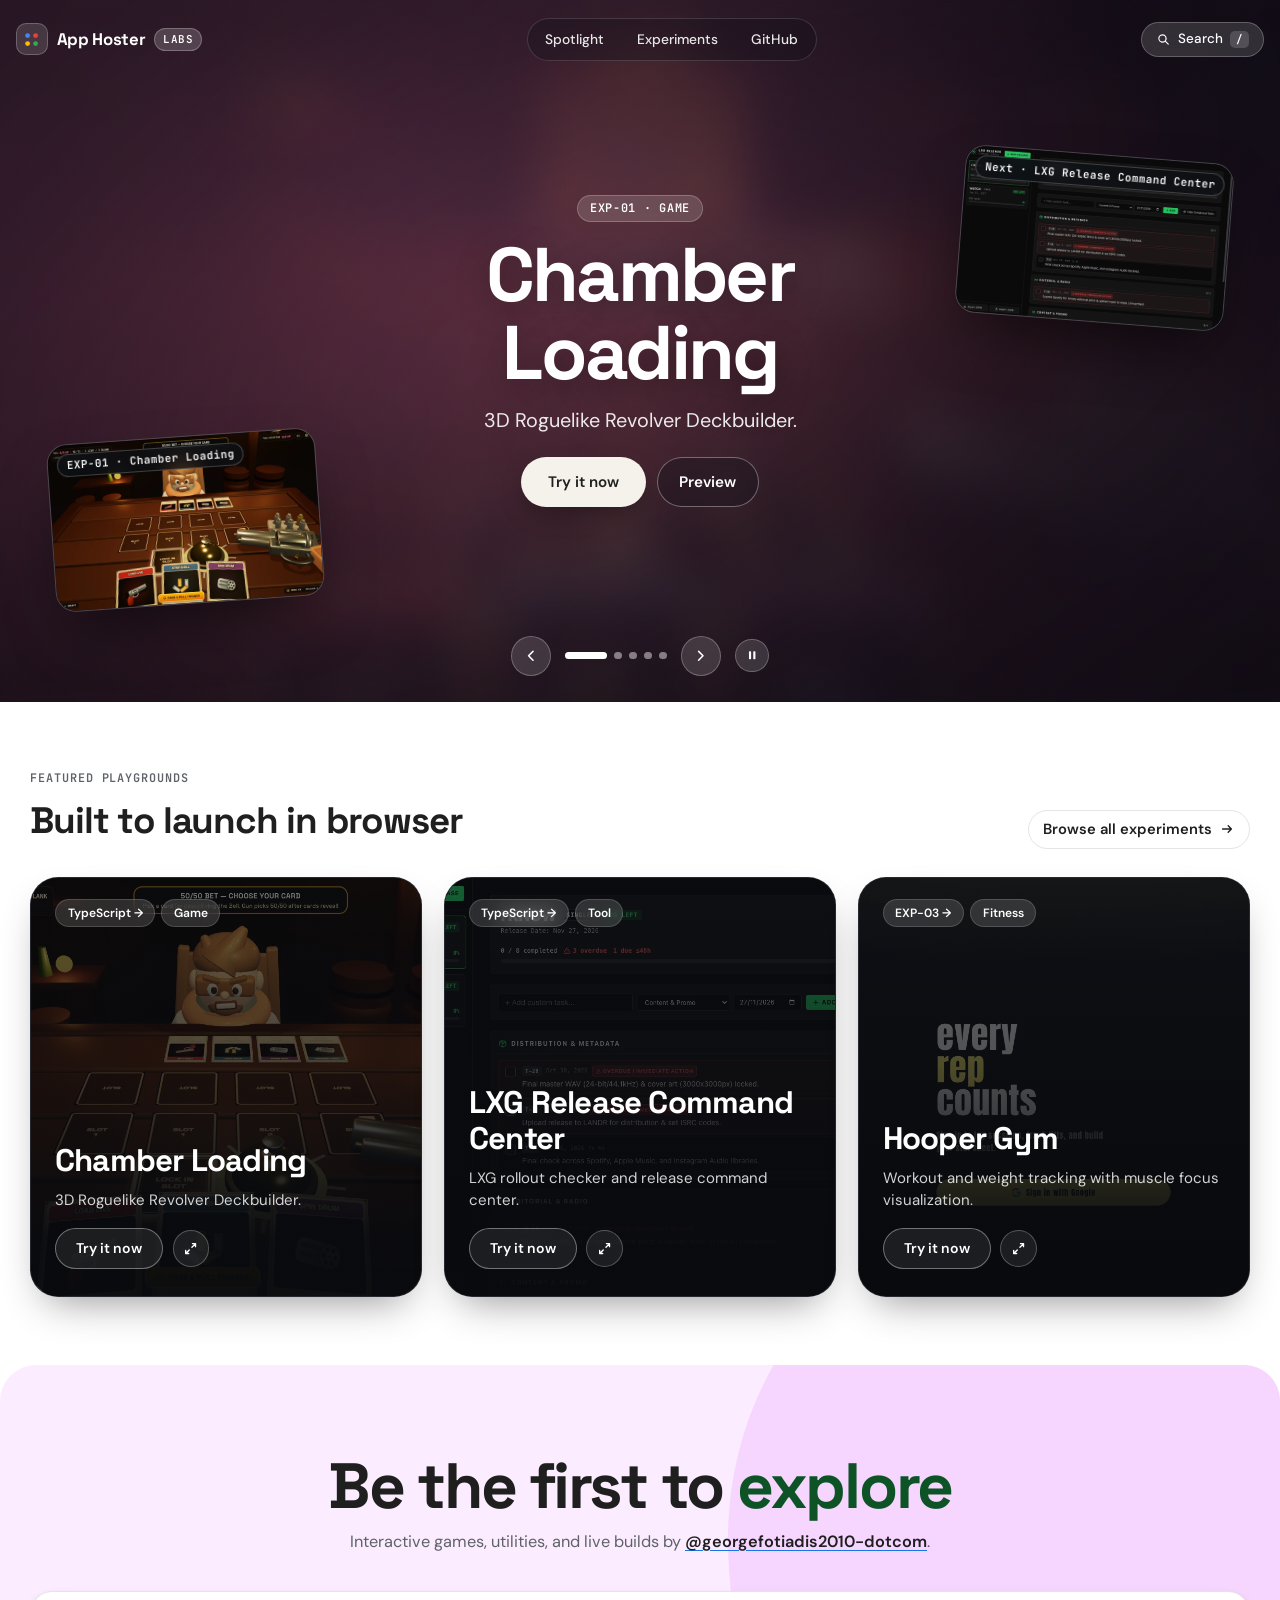
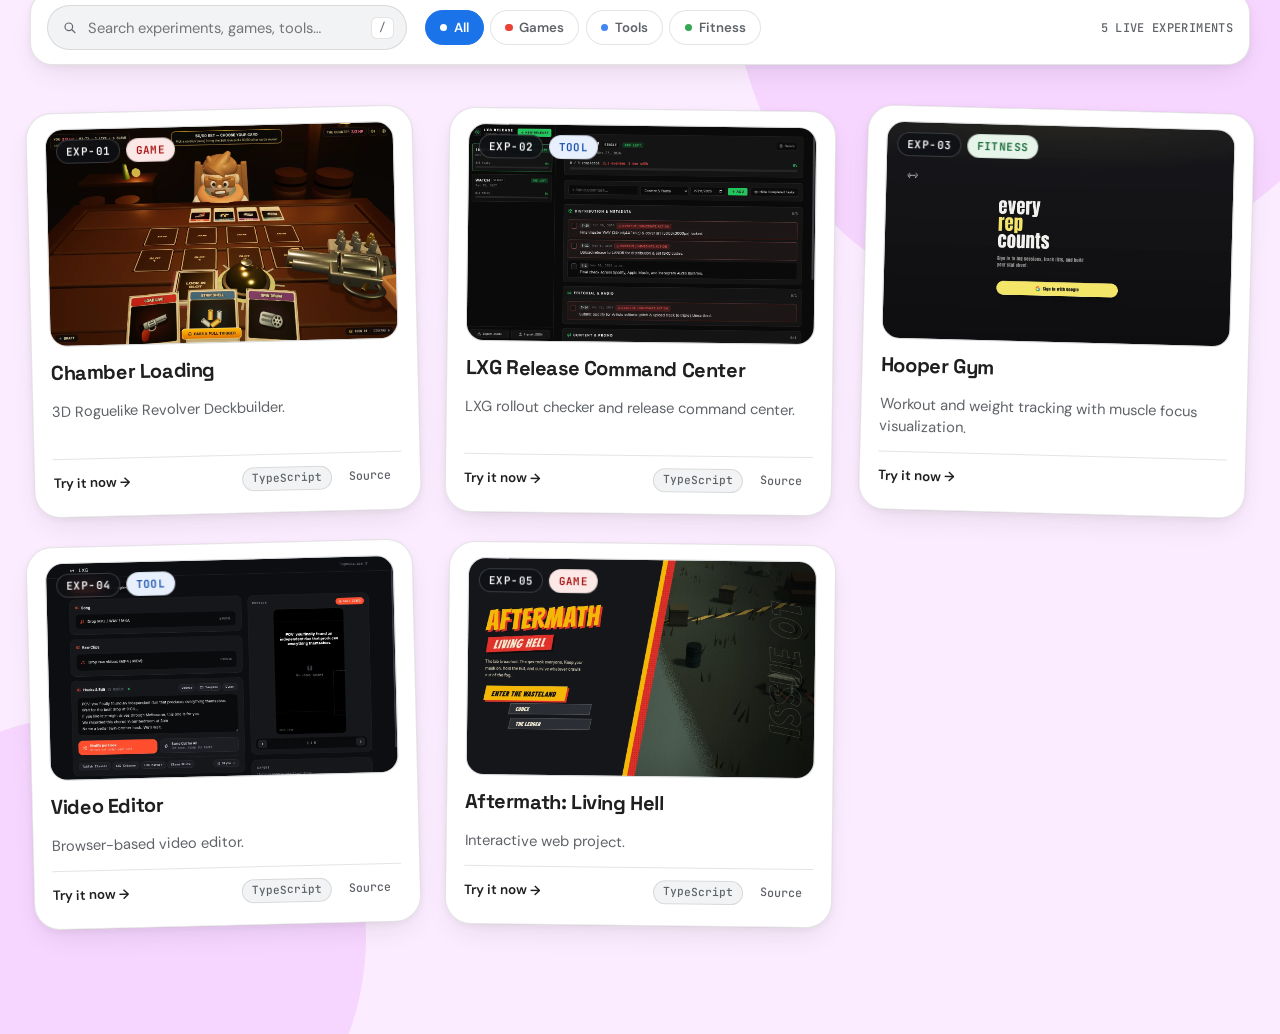
==== commit 6fadc9e7: "Rebuild UI to match Google Labs hero, spotlight, and playground cards" ====
--- a/index.html
+++ b/index.html
@@ -12,15 +12,25 @@
   <script src="app.js" defer></script>
 </head>
 <body>
-  <div class="lab-canvas" aria-hidden="true">
-    <div class="lab-dots"></div>
-    <div class="lab-glow lab-glow-blue"></div>
-    <div class="lab-glow lab-glow-green"></div>
-  </div>
-
-  <div class="page">
-    <nav class="lab-topbar" aria-label="Primary">
-      <div class="brand-lockup">
+  <header class="hero-stage" id="hero-stage" aria-label="Featured experiments">
+    <div class="hero-backdrop" id="hero-backdrop" aria-hidden="true">
+      <img class="hero-bg-img" id="hero-bg-img" src="previews/Chamber-Loading.webp" alt="">
+      <div class="hero-scrim"></div>
+    </div>
+
+    <div class="hero-floaters" id="hero-floaters" aria-hidden="true">
+      <div class="floater floater-left">
+        <span class="floater-pill" id="floater-left-pill"></span>
+        <img id="floater-left-img" src="previews/Chamber-Loading.webp" alt="">
+      </div>
+      <div class="floater floater-right">
+        <span class="floater-pill" id="floater-right-pill"></span>
+        <img id="floater-right-img" src="previews/LXG-rollout-chcker.webp" alt="">
+      </div>
+    </div>
+
+    <nav class="lab-nav" aria-label="Primary">
+      <a class="nav-brand" href="#hero-stage">
         <span class="brand-mark" aria-hidden="true">
           <svg viewBox="0 0 24 24" fill="none">
             <circle cx="7" cy="7" r="3" fill="#4285F4"/>
@@ -31,86 +41,150 @@
         </span>
         <span class="brand-name">App Hoster</span>
         <span class="brand-badge">Labs</span>
-      </div>
-
-      <div class="topbar-meta">
-        <span class="live-pill">
-          <span class="live-dot" aria-hidden="true"></span>
-          <span>Live Playgrounds</span>
-        </span>
-        <a
-          class="profile-chip"
-          href="https://github.com/georgefotiadis2010-dotcom"
-          target="_blank"
-          rel="noopener noreferrer"
-        >
-          <svg viewBox="0 0 20 20" fill="currentColor" aria-hidden="true">
-            <path fill-rule="evenodd" d="M10 2a8 8 0 0 0-2.53 15.59c.4.07.55-.17.55-.38v-1.35c-2.23.48-2.7-1.08-2.7-1.08-.36-.93-.89-1.17-.89-1.17-.73-.5.05-.49.05-.49.8.06 1.23.83 1.23.83.71 1.23 1.87.87 2.33.67.07-.52.28-.87.5-1.07-1.78-.2-3.64-.89-3.64-3.95 0-.87.31-1.59.82-2.15-.08-.2-.36-1.02.08-2.12 0 0 .67-.22 2.2.82a7.6 7.6 0 0 1 4 0c1.53-1.04 2.2-.82 2.2-.82.44 1.1.16 1.92.08 2.12.51.56.82 1.28.82 2.15 0 3.07-1.87 3.75-3.65 3.95.29.25.54.73.54 1.48v2.2c0 .21.15.46.55.38A8 8 0 0 0 10 2Z" clip-rule="evenodd"/>
-          </svg>
-          <span>@georgefotiadis2010-dotcom</span>
+      </a>
+
+      <div class="nav-links">
+        <a href="#spotlight">Spotlight</a>
+        <a href="#experiments">Experiments</a>
+        <a href="https://github.com/georgefotiadis2010-dotcom" target="_blank" rel="noopener noreferrer">GitHub</a>
+      </div>
+
+      <div class="nav-actions">
+        <button type="button" class="nav-search-btn" id="nav-search-btn" aria-label="Jump to search">
+          <svg viewBox="0 0 20 20" fill="none" aria-hidden="true">
+            <path d="M8.5 3a5.5 5.5 0 1 0 3.473 9.765l3.631 3.631a.75.75 0 1 0 1.06-1.06l-3.63-3.632A5.5 5.5 0 0 0 8.5 3ZM4.5 8.5a4 4 0 1 1 8 0 4 4 0 0 1-8 0Z" fill="currentColor"/>
+          </svg>
+          <span>Search</span>
+          <kbd aria-hidden="true">/</kbd>
+        </button>
+      </div>
+    </nav>
+
+    <div class="hero-center" id="hero-center">
+      <span class="hero-kicker" id="hero-kicker">EXP-01 · GAME</span>
+      <h1 class="hero-title" id="hero-title">Chamber Loading</h1>
+      <p class="hero-subtitle" id="hero-subtitle">3D Roguelike Revolver Deckbuilder.</p>
+      <div class="hero-cta-row">
+        <a class="hero-btn-primary" id="hero-launch" href="https://georgefotiadis2010-dotcom.github.io/Chamber-Loading/" target="_blank" rel="noopener noreferrer">
+          Try it now
         </a>
-      </div>
-    </nav>
-
-    <header class="site-header">
-      <div class="hero-copy">
-        <p class="eyebrow">Experiments &amp; Interactive Web Apps</p>
-        <h1>
-          Explore <span class="title-accent">live playgrounds</span> &amp; creative builds.
-        </h1>
-        <p class="subtitle">
-          A curated lab of browser games, developer utilities, and interactive tools—ready to launch directly in your browser.
-        </p>
-      </div>
-
-      <div class="controls" role="search">
-        <label class="search-field" for="search-input">
-          <span class="visually-hidden">Filter experiments</span>
-          <svg class="search-icon" viewBox="0 0 20 20" fill="none" aria-hidden="true">
-            <path d="M8.5 3a5.5 5.5 0 1 0 3.473 9.765l3.631 3.631a.75.75 0 1 0 1.06-1.06l-3.63-3.632A5.5 5.5 0 0 0 8.5 3ZM4.5 8.5a4 4 0 1 1 8 0 4 4 0 0 1-8 0Z" fill="currentColor"/>
-          </svg>
-          <input
-            id="search-input"
-            type="search"
-            placeholder="Search experiments, games, tools…"
-            autocomplete="off"
-            spellcheck="false"
-          >
-          <kbd class="shortcut-hint" aria-hidden="true">/</kbd>
-        </label>
-
-        <div class="toolbar-row">
-          <div class="filter-pills" id="filter-pills" role="group" aria-label="Filter by category">
-            <button type="button" class="filter-pill is-active" data-filter="all" aria-pressed="true">
-              <span class="pill-dot pill-dot-all" aria-hidden="true"></span>
-              All
-            </button>
-            <button type="button" class="filter-pill" data-filter="Game" aria-pressed="false">
-              <span class="pill-dot pill-dot-game" aria-hidden="true"></span>
-              Games
-            </button>
-            <button type="button" class="filter-pill" data-filter="Tool" aria-pressed="false">
-              <span class="pill-dot pill-dot-tool" aria-hidden="true"></span>
-              Tools
-            </button>
-            <button type="button" class="filter-pill" data-filter="Fitness" aria-pressed="false">
-              <span class="pill-dot pill-dot-fitness" aria-hidden="true"></span>
-              Fitness
-            </button>
+        <button type="button" class="hero-btn-secondary" id="hero-inspect">
+          Preview
+        </button>
+      </div>
+    </div>
+
+    <div class="hero-carousel-bar" role="region" aria-label="Featured carousel controls">
+      <button type="button" class="carousel-arrow" id="hero-prev" aria-label="Previous experiment">
+        <svg viewBox="0 0 20 20" fill="none" aria-hidden="true">
+          <path d="M12.5 5 7.5 10l5 5" stroke="currentColor" stroke-width="1.8" stroke-linecap="round" stroke-linejoin="round"/>
+        </svg>
+      </button>
+
+      <div class="carousel-dots" id="hero-dots" role="tablist" aria-label="Choose featured experiment"></div>
+
+      <button type="button" class="carousel-arrow" id="hero-next" aria-label="Next experiment">
+        <svg viewBox="0 0 20 20" fill="none" aria-hidden="true">
+          <path d="M7.5 5 12.5 10l-5 5" stroke="currentColor" stroke-width="1.8" stroke-linecap="round" stroke-linejoin="round"/>
+        </svg>
+      </button>
+
+      <button type="button" class="carousel-pause" id="hero-pause" aria-label="Pause featured rotation" title="Pause rotation">
+        <svg viewBox="0 0 20 20" fill="currentColor" aria-hidden="true">
+          <rect x="5.5" y="4.5" width="3" height="11" rx="1"/>
+          <rect x="11.5" y="4.5" width="3" height="11" rx="1"/>
+        </svg>
+      </button>
+    </div>
+  </header>
+
+  <main>
+    <!-- Section 2: Dark Full-Bleed Spotlight Row -->
+    <section class="spotlight-section" id="spotlight" aria-labelledby="spotlight-heading">
+      <div class="section-inner">
+        <div class="spotlight-header">
+          <div>
+            <p class="section-eyebrow">Featured Playgrounds</p>
+            <h2 id="spotlight-heading">Built to launch in browser</h2>
           </div>
-          <p class="status-line" id="status-line" aria-live="polite"></p>
-        </div>
-      </div>
-    </header>
-
-    <main>
-      <section class="card-grid" id="project-grid" aria-label="Hosted web applications"></section>
-      <div class="empty-state" id="empty-state" hidden>
-        <p class="empty-title">No matching experiments</p>
-        <p class="empty-desc">Try clearing your search query or switching to another category.</p>
-      </div>
-    </main>
-  </div>
+          <a class="spotlight-all-link" href="#experiments">
+            Browse all experiments
+            <svg viewBox="0 0 20 20" fill="none" aria-hidden="true">
+              <path d="M4.5 10h11m0 0-4-4m4 4-4 4" stroke="currentColor" stroke-width="1.75" stroke-linecap="round" stroke-linejoin="round"/>
+            </svg>
+          </a>
+        </div>
+
+        <div class="spotlight-grid" id="spotlight-grid"></div>
+      </div>
+    </section>
+
+    <!-- Section 3: Pastel Labs "Be the first to explore" + Search + Tilted Cards -->
+    <section class="playground-section" id="experiments" aria-labelledby="experiments-heading">
+      <div class="playground-blobs" aria-hidden="true">
+        <div class="blob blob-1"></div>
+        <div class="blob blob-2"></div>
+      </div>
+
+      <div class="section-inner playground-inner">
+        <div class="playground-intro">
+          <h2 class="playground-heading" id="experiments-heading">
+            Be the first to <span class="heading-green">explore</span>
+          </h2>
+          <p class="playground-sub">
+            Interactive games, utilities, and live builds by
+            <a href="https://github.com/georgefotiadis2010-dotcom" target="_blank" rel="noopener noreferrer">@georgefotiadis2010-dotcom</a>.
+          </p>
+        </div>
+
+        <div class="controls" role="search">
+          <label class="search-field" for="search-input">
+            <span class="visually-hidden">Filter experiments</span>
+            <svg class="search-icon" viewBox="0 0 20 20" fill="none" aria-hidden="true">
+              <path d="M8.5 3a5.5 5.5 0 1 0 3.473 9.765l3.631 3.631a.75.75 0 1 0 1.06-1.06l-3.63-3.632A5.5 5.5 0 0 0 8.5 3ZM4.5 8.5a4 4 0 1 1 8 0 4 4 0 0 1-8 0Z" fill="currentColor"/>
+            </svg>
+            <input
+              id="search-input"
+              type="search"
+              placeholder="Search experiments, games, tools…"
+              autocomplete="off"
+              spellcheck="false"
+            >
+            <kbd class="shortcut-hint" aria-hidden="true">/</kbd>
+          </label>
+
+          <div class="toolbar-row">
+            <div class="filter-pills" id="filter-pills" role="group" aria-label="Filter by category">
+              <button type="button" class="filter-pill is-active" data-filter="all" aria-pressed="true">
+                <span class="pill-dot pill-dot-all" aria-hidden="true"></span>
+                All
+              </button>
+              <button type="button" class="filter-pill" data-filter="Game" aria-pressed="false">
+                <span class="pill-dot pill-dot-game" aria-hidden="true"></span>
+                Games
+              </button>
+              <button type="button" class="filter-pill" data-filter="Tool" aria-pressed="false">
+                <span class="pill-dot pill-dot-tool" aria-hidden="true"></span>
+                Tools
+              </button>
+              <button type="button" class="filter-pill" data-filter="Fitness" aria-pressed="false">
+                <span class="pill-dot pill-dot-fitness" aria-hidden="true"></span>
+                Fitness
+              </button>
+            </div>
+            <p class="status-line" id="status-line" aria-live="polite"></p>
+          </div>
+        </div>
+
+        <div class="card-grid" id="project-grid" aria-label="Hosted web applications"></div>
+
+        <div class="empty-state" id="empty-state" hidden>
+          <p class="empty-title">No matching experiments</p>
+          <p class="empty-desc">Try clearing your search query or switching to another category.</p>
+        </div>
+      </div>
+    </section>
+  </main>
 
   <dialog class="preview-dialog" id="preview-dialog" closedby="any" aria-labelledby="dialog-title">
     <div class="dialog-shell">
@@ -135,7 +209,7 @@
       <p class="dialog-desc" id="dialog-desc"></p>
       <div class="dialog-actions">
         <a class="btn-primary" id="dialog-launch" href="#" target="_blank" rel="noopener noreferrer">
-          Open Playground
+          Try it now
           <svg viewBox="0 0 20 20" fill="none" aria-hidden="true">
             <path d="M5.5 14.5 14.5 5.5m0 0H7.5m7 0v7" stroke="currentColor" stroke-width="1.8" stroke-linecap="round" stroke-linejoin="round"/>
           </svg>
--- a/styles.css
+++ b/styles.css
@@ -5,25 +5,31 @@
   --font-sans: "DM Sans", system-ui, -apple-system, BlinkMacSystemFont, "Segoe UI", Roboto, sans-serif;
   --font-mono: "JetBrains Mono", ui-monospace, SFMono-Regular, Menlo, Monaco, Consolas, monospace;
 
-  /* Light palette (Google Labs) */
-  --bg-light: #f8f9fa;
+  /* Light tokens */
+  --bg-light: #ffffff;
   --surface-light: #ffffff;
   --surface-subtle-light: #f1f3f4;
-  --surface-hover-light: #ffffff;
-  --border-light: #dadce0;
+  --border-light: rgba(32, 33, 36, 0.12);
   --border-hover-light: #1a73e8;
-  --text-light: #202124;
+  --text-light: #1f1f1f;
   --text-muted-light: #5f6368;
 
-  /* Dark palette (Google AI Studio / Playgrounds) */
+  /* Dark tokens */
   --bg-dark: #0e1015;
-  --surface-dark: #171a21;
-  --surface-subtle-dark: #1f242e;
-  --surface-hover-dark: #1e222b;
-  --border-dark: #2c323f;
+  --surface-dark: #181b23;
+  --surface-subtle-dark: #222631;
+  --border-dark: rgba(232, 234, 237, 0.14);
   --border-hover-dark: #8ab4f8;
   --text-dark: #e8eaed;
   --text-muted-dark: #9aa0a6;
+
+  /* Pastel Playground section */
+  --playground-bg-light: #fcecff;
+  --playground-bg-dark: #15101b;
+  --playground-blob-light: #f6d5ff;
+  --playground-blob-dark: #241930;
+  --green-ink-light: #0d5326;
+  --green-ink-dark: #81c995;
 
   /* Accents */
   --blue-light: #1a73e8;
@@ -32,54 +38,31 @@
   --blue-soft-dark: rgba(138, 180, 248, 0.16);
   --blue-ink-light: #174ea6;
   --blue-ink-dark: #aecbfa;
-
-  --green-light: #188038;
-  --green-dark: #81c995;
-  --green-soft-light: #e6f4ea;
-  --green-soft-dark: rgba(129, 201, 149, 0.16);
-
-  --red-light: #d93025;
-  --red-dark: #f28b82;
-  --red-soft-light: #fce8e6;
-  --red-soft-dark: rgba(242, 139, 130, 0.16);
-
-  --amber-light: #b06000;
-  --amber-dark: #fdd663;
-  --amber-soft-light: #fef7e0;
-  --amber-soft-dark: rgba(253, 214, 99, 0.16);
-
-  --dot-light: rgba(60, 64, 67, 0.14);
-  --dot-dark: rgba(232, 234, 237, 0.08);
-
-  /* Resolved tokens (light default) */
+  --on-accent-light: #ffffff;
+  --on-accent-dark: #0e1015;
+
+  /* Resolved tokens */
   --bg: var(--bg-light);
   --surface: var(--surface-light);
   --surface-subtle: var(--surface-subtle-light);
-  --surface-hover: var(--surface-hover-light);
   --border: var(--border-light);
   --border-hover: var(--border-hover-light);
   --text: var(--text-light);
   --text-muted: var(--text-muted-light);
-
+  --playground-bg: var(--playground-bg-light);
+  --playground-blob: var(--playground-blob-light);
+  --green-ink: var(--green-ink-light);
   --accent: var(--blue-light);
   --accent-soft: var(--blue-soft-light);
   --accent-ink: var(--blue-ink-light);
-  --on-accent-light: #ffffff;
-  --on-accent-dark: #0e1015;
   --on-accent: var(--on-accent-light);
 
-  --green: var(--green-light);
-  --green-soft: var(--green-soft-light);
-  --red: var(--red-light);
-  --red-soft: var(--red-soft-light);
-  --amber: var(--amber-light);
-  --amber-soft: var(--amber-soft-light);
-  --dot-color: var(--dot-light);
-
-  --shadow: 0 1px 2px rgba(60, 64, 67, 0.08), 0 1px 3px 1px rgba(60, 64, 67, 0.04);
-  --shadow-hover: 0 8px 24px -4px rgba(60, 64, 67, 0.14), 0 2px 6px rgba(60, 64, 67, 0.08);
-  --radius-card: 24px;
-  --radius-inner: 16px;
+  --shadow-card: 0 12px 30px -10px rgba(32, 33, 36, 0.12), 0 2px 6px rgba(32, 33, 36, 0.05);
+  --shadow-card-hover: 0 22px 44px -12px rgba(32, 33, 36, 0.2), 0 4px 12px rgba(32, 33, 36, 0.08);
+
+  /* Hero dynamic palette (updated per slide) */
+  --hero-tint-a: #6a3052;
+  --hero-tint-b: #241835;
 }
 
 @media (prefers-color-scheme: dark) {
@@ -87,24 +70,19 @@
     --bg: var(--bg-dark);
     --surface: var(--surface-dark);
     --surface-subtle: var(--surface-subtle-dark);
-    --surface-hover: var(--surface-hover-dark);
     --border: var(--border-dark);
     --border-hover: var(--border-hover-dark);
     --text: var(--text-dark);
     --text-muted: var(--text-muted-dark);
+    --playground-bg: var(--playground-bg-dark);
+    --playground-blob: var(--playground-blob-dark);
+    --green-ink: var(--green-ink-dark);
     --accent: var(--blue-dark);
     --accent-soft: var(--blue-soft-dark);
     --accent-ink: var(--blue-ink-dark);
     --on-accent: var(--on-accent-dark);
-    --green: var(--green-dark);
-    --green-soft: var(--green-soft-dark);
-    --red: var(--red-dark);
-    --red-soft: var(--red-soft-dark);
-    --amber: var(--amber-dark);
-    --amber-soft: var(--amber-soft-dark);
-    --dot-color: var(--dot-dark);
-    --shadow: 0 1px 3px rgba(0, 0, 0, 0.35);
-    --shadow-hover: 0 14px 32px -8px rgba(0, 0, 0, 0.65), 0 0 0 1px rgba(138, 180, 248, 0.28);
+    --shadow-card: 0 14px 32px -10px rgba(0, 0, 0, 0.55);
+    --shadow-card-hover: 0 24px 48px -12px rgba(0, 0, 0, 0.75);
   }
 }
 
@@ -113,22 +91,17 @@
     --bg: light-dark(var(--bg-light), var(--bg-dark));
     --surface: light-dark(var(--surface-light), var(--surface-dark));
     --surface-subtle: light-dark(var(--surface-subtle-light), var(--surface-subtle-dark));
-    --surface-hover: light-dark(var(--surface-hover-light), var(--surface-hover-dark));
     --border: light-dark(var(--border-light), var(--border-dark));
     --border-hover: light-dark(var(--border-hover-light), var(--border-hover-dark));
     --text: light-dark(var(--text-light), var(--text-dark));
     --text-muted: light-dark(var(--text-muted-light), var(--text-muted-dark));
+    --playground-bg: light-dark(var(--playground-bg-light), var(--playground-bg-dark));
+    --playground-blob: light-dark(var(--playground-blob-light), var(--playground-blob-dark));
+    --green-ink: light-dark(var(--green-ink-light), var(--green-ink-dark));
     --accent: light-dark(var(--blue-light), var(--blue-dark));
     --accent-soft: light-dark(var(--blue-soft-light), var(--blue-soft-dark));
     --accent-ink: light-dark(var(--blue-ink-light), var(--blue-ink-dark));
     --on-accent: light-dark(var(--on-accent-light), var(--on-accent-dark));
-    --green: light-dark(var(--green-light), var(--green-dark));
-    --green-soft: light-dark(var(--green-soft-light), var(--green-soft-dark));
-    --red: light-dark(var(--red-light), var(--red-dark));
-    --red-soft: light-dark(var(--red-soft-light), var(--red-soft-dark));
-    --amber: light-dark(var(--amber-light), var(--amber-dark));
-    --amber-soft: light-dark(var(--amber-soft-light), var(--amber-soft-dark));
-    --dot-color: light-dark(var(--dot-light), var(--dot-dark));
   }
 }
 
@@ -140,8 +113,13 @@
   accent-color: var(--accent);
 }
 
+@media (prefers-reduced-motion: no-preference) {
+  html {
+    scroll-behavior: smooth;
+  }
+}
+
 body {
-  position: relative;
   margin: 0;
   min-block-size: 100dvh;
   background-color: var(--bg);
@@ -161,70 +139,136 @@
   white-space: nowrap;
 }
 
-/* Lab Canvas Background */
-.lab-canvas {
-  position: fixed;
-  inset: 0;
-  z-index: -1;
-  pointer-events: none;
+.section-inner {
+  inline-size: min(1220px, 100% - 2.5rem);
+  margin-inline: auto;
+}
+
+/* =========================================================
+   SECTION 1: FULL-BLEED LABS HERO CAROUSEL
+   ========================================================= */
+.hero-stage {
+  position: relative;
+  min-block-size: clamp(540px, 78dvh, 740px);
+  display: grid;
+  grid-template-rows: auto 1fr auto;
+  color: #ffffff;
   overflow: hidden;
-}
-
-.lab-dots {
+  background: radial-gradient(circle at 30% 25%, var(--hero-tint-a), var(--hero-tint-b) 75%);
+  transition: background 0.55s ease;
+}
+
+.hero-backdrop {
   position: absolute;
   inset: 0;
-  background-image: radial-gradient(var(--dot-color) 1.25px, transparent 1.25px);
-  background-size: 24px 24px;
-  mask-image: radial-gradient(ellipse 85% 75% at 50% 20%, #000 45%, transparent 100%);
-}
-
-.lab-glow {
+  z-index: 0;
+  pointer-events: none;
+}
+
+.hero-bg-img {
+  display: block;
+  inline-size: 100%;
+  block-size: 100%;
+  object-fit: cover;
+  object-position: center;
+  opacity: 0.24;
+  filter: blur(22px) saturate(1.25);
+  transform: scale(1.08);
+  transition: opacity 0.4s ease;
+}
+
+.hero-scrim {
   position: absolute;
-  border-radius: 999px;
-  filter: blur(110px);
-  opacity: 0.28;
-}
-
-.lab-glow-blue {
-  inline-size: min(46vw, 520px);
-  block-size: min(46vw, 520px);
-  inset-block-start: -18%;
-  inset-inline-start: -8%;
-  background: radial-gradient(circle, rgba(66, 133, 244, 0.45), transparent 70%);
-}
-
-.lab-glow-green {
-  inline-size: min(40vw, 440px);
-  block-size: min(40vw, 440px);
-  inset-block-start: 10%;
-  inset-inline-end: -10%;
-  background: radial-gradient(circle, rgba(52, 168, 83, 0.32), transparent 70%);
-}
-
-/* Page Shell */
-.page {
-  inline-size: min(1200px, 100% - 2.25rem);
+  inset: 0;
+  background:
+    radial-gradient(ellipse 75% 65% at 50% 48%, rgba(16, 12, 24, 0.22) 0%, rgba(12, 10, 18, 0.72) 100%),
+    linear-gradient(135deg, var(--hero-tint-a) 0%, transparent 55%, var(--hero-tint-b) 100%);
+  mix-blend-mode: multiply;
+}
+
+/* Floating Preview Vignettes (Labs Tabletop style) */
+.hero-floaters {
+  position: absolute;
+  inset: 0;
+  z-index: 1;
+  pointer-events: none;
+  display: none;
+}
+
+@media (min-width: 980px) {
+  .hero-floaters {
+    display: block;
+  }
+}
+
+.floater {
+  position: absolute;
+  inline-size: clamp(220px, 21vw, 300px);
+  aspect-ratio: 16 / 10;
+  border-radius: 20px;
+  overflow: hidden;
+  border: 1px solid rgba(255, 255, 255, 0.22);
+  background: rgba(15, 16, 22, 0.65);
+  box-shadow: 0 28px 60px -16px rgba(0, 0, 0, 0.55);
+  transition: transform 0.55s cubic-bezier(0.22, 1, 0.36, 1), opacity 0.4s ease;
+}
+
+.floater img {
+  display: block;
+  inline-size: 100%;
+  block-size: 100%;
+  object-fit: cover;
+  object-position: top center;
+}
+
+.floater-pill {
+  position: absolute;
+  inset-block-start: 0.55rem;
+  inset-inline-start: 0.55rem;
+  z-index: 1;
+  padding: 0.16rem 0.55rem;
+  border-radius: 999px;
+  background: rgba(14, 16, 21, 0.78);
+  backdrop-filter: blur(8px);
+  border: 1px solid rgba(255, 255, 255, 0.2);
+  font-family: var(--font-mono);
+  font-size: 0.68rem;
+  font-weight: 600;
+  color: #ffffff;
+}
+
+.floater-left {
+  inset-block-end: 14%;
+  inset-inline-start: clamp(1.5rem, 4vw, 4.5rem);
+  transform: rotate(-4deg);
+}
+
+.floater-right {
+  inset-block-start: 22%;
+  inset-inline-end: clamp(1.5rem, 4vw, 4.5rem);
+  transform: rotate(4.5deg);
+}
+
+/* Floating Translucent Top Nav */
+.lab-nav {
+  position: relative;
+  z-index: 3;
+  display: flex;
+  flex-wrap: wrap;
+  align-items: center;
+  justify-content: space-between;
+  gap: 1rem;
+  inline-size: min(1260px, 100% - 2rem);
   margin-inline: auto;
-  padding-block: clamp(1.25rem, 3vw, 2.25rem) clamp(3rem, 6vw, 4.5rem);
-  display: grid;
-  gap: clamp(1.75rem, 3.5vw, 2.75rem);
-}
-
-/* Top Lab Bar */
-.lab-topbar {
-  display: flex;
-  flex-wrap: wrap;
-  align-items: center;
-  justify-content: space-between;
-  gap: 0.85rem;
-  padding-block-end: 1rem;
-  border-bottom: 1px solid var(--border);
-}
-
-.brand-lockup {
+  padding-block: 1.15rem;
+}
+
+.nav-brand {
   display: inline-flex;
   align-items: center;
-  gap: 0.6rem;
+  gap: 0.55rem;
+  color: #ffffff;
+  text-decoration: none;
 }
 
 .brand-mark {
@@ -234,165 +278,595 @@
   inline-size: 2rem;
   block-size: 2rem;
   border-radius: 10px;
-  background: var(--surface);
-  border: 1px solid var(--border);
-  box-shadow: var(--shadow);
+  background: rgba(255, 255, 255, 0.14);
+  backdrop-filter: blur(10px);
+  border: 1px solid rgba(255, 255, 255, 0.22);
 }
 
 .brand-mark svg {
-  inline-size: 1.25rem;
-  block-size: 1.25rem;
+  inline-size: 1.2rem;
+  block-size: 1.2rem;
 }
 
 .brand-name {
   font-family: var(--font-display);
-  font-size: 1.08rem;
+  font-size: 1.05rem;
   font-weight: 700;
   letter-spacing: -0.02em;
 }
 
 .brand-badge {
-  padding: 0.14rem 0.5rem;
-  border-radius: 999px;
-  background: var(--accent-soft);
-  color: var(--accent-ink);
+  padding: 0.12rem 0.5rem;
+  border-radius: 999px;
+  background: rgba(255, 255, 255, 0.18);
+  border: 1px solid rgba(255, 255, 255, 0.24);
   font-family: var(--font-mono);
-  font-size: 0.7rem;
+  font-size: 0.68rem;
   font-weight: 600;
   letter-spacing: 0.05em;
   text-transform: uppercase;
 }
 
-.topbar-meta {
-  display: flex;
-  flex-wrap: wrap;
-  align-items: center;
-  gap: 0.6rem;
-}
-
-.live-pill {
-  display: inline-flex;
-  align-items: center;
-  gap: 0.4rem;
-  padding: 0.3rem 0.72rem;
-  border-radius: 999px;
-  background: var(--green-soft);
-  color: var(--green);
-  font-family: var(--font-mono);
-  font-size: 0.72rem;
-  font-weight: 600;
-  letter-spacing: 0.03em;
-  text-transform: uppercase;
-}
-
-.live-dot {
-  inline-size: 0.45rem;
-  block-size: 0.45rem;
-  border-radius: 50%;
-  background: currentColor;
-  box-shadow: 0 0 0 0 rgba(52, 168, 83, 0.55);
-  animation: pulse-dot 2.4s infinite;
-}
-
-@keyframes pulse-dot {
-  0% {
-    box-shadow: 0 0 0 0 rgba(52, 168, 83, 0.55);
-  }
-  70% {
-    box-shadow: 0 0 0 6px rgba(52, 168, 83, 0);
-  }
-  100% {
-    box-shadow: 0 0 0 0 rgba(52, 168, 83, 0);
-  }
-}
-
-.profile-chip {
-  display: inline-flex;
-  align-items: center;
-  gap: 0.42rem;
-  padding: 0.3rem 0.78rem;
-  border-radius: 999px;
-  border: 1px solid var(--border);
-  background: var(--surface);
-  color: var(--text);
-  font-size: 0.82rem;
+.nav-links {
+  display: flex;
+  align-items: center;
+  gap: 0.35rem;
+  padding: 0.25rem;
+  border-radius: 999px;
+  background: rgba(18, 16, 26, 0.32);
+  backdrop-filter: blur(12px);
+  border: 1px solid rgba(255, 255, 255, 0.14);
+}
+
+.nav-links a {
+  padding: 0.36rem 0.85rem;
+  border-radius: 999px;
+  color: rgba(255, 255, 255, 0.9);
+  font-size: 0.86rem;
   font-weight: 500;
   text-decoration: none;
-  transition: border-color 0.16s ease, background-color 0.16s ease;
-}
-
-.profile-chip svg {
+  transition: background-color 0.16s ease, color 0.16s ease;
+}
+
+.nav-links a:hover {
+  background: rgba(255, 255, 255, 0.16);
+  color: #ffffff;
+}
+
+.nav-links a:focus-visible,
+.nav-brand:focus-visible {
+  outline: 2px solid #ffffff;
+  outline-offset: 2px;
+  border-radius: 999px;
+}
+
+.nav-search-btn {
+  display: inline-flex;
+  align-items: center;
+  gap: 0.45rem;
+  padding: 0.42rem 0.85rem;
+  border-radius: 999px;
+  border: 1px solid rgba(255, 255, 255, 0.24);
+  background: rgba(255, 255, 255, 0.14);
+  backdrop-filter: blur(12px);
+  color: #ffffff;
+  font: inherit;
+  font-size: 0.84rem;
+  font-weight: 500;
+  cursor: pointer;
+  transition: background-color 0.16s ease, border-color 0.16s ease;
+}
+
+.nav-search-btn svg {
   inline-size: 0.95rem;
   block-size: 0.95rem;
-  color: var(--text-muted);
-}
-
-.profile-chip:hover {
-  border-color: var(--border-hover);
-  background: var(--surface-subtle);
-}
-
-.profile-chip:focus-visible {
-  outline: 2px solid var(--accent);
+}
+
+.nav-search-btn kbd {
+  padding: 0.05rem 0.38rem;
+  border-radius: 5px;
+  background: rgba(255, 255, 255, 0.16);
+  font-family: var(--font-mono);
+  font-size: 0.68rem;
+}
+
+.nav-search-btn:hover {
+  background: rgba(255, 255, 255, 0.24);
+  border-color: rgba(255, 255, 255, 0.42);
+}
+
+.nav-search-btn:focus-visible {
+  outline: 2px solid #ffffff;
   outline-offset: 2px;
 }
 
-/* Hero Header & Controls */
-.site-header {
+/* Center Hero Content */
+.hero-center {
+  position: relative;
+  z-index: 2;
+  place-self: center;
+  text-align: center;
   display: grid;
-  gap: 1.75rem;
-}
-
-.hero-copy {
-  display: grid;
+  justify-items: center;
+  gap: 0.85rem;
+  padding: 2rem 1.25rem;
+  max-inline-size: 640px;
+}
+
+.hero-kicker {
+  padding: 0.22rem 0.72rem;
+  border-radius: 999px;
+  background: rgba(255, 255, 255, 0.15);
+  backdrop-filter: blur(8px);
+  border: 1px solid rgba(255, 255, 255, 0.22);
+  font-family: var(--font-mono);
+  font-size: 0.74rem;
+  font-weight: 600;
+  letter-spacing: 0.06em;
+  text-transform: uppercase;
+}
+
+.hero-title {
+  margin: 0;
+  font-family: var(--font-display);
+  font-size: clamp(2.6rem, 6.2vw, 4.75rem);
+  font-weight: 700;
+  letter-spacing: -0.035em;
+  line-height: 1.03;
+  text-shadow: 0 8px 32px rgba(0, 0, 0, 0.35);
+}
+
+.hero-subtitle {
+  margin: 0;
+  font-size: clamp(1.02rem, 1.8vw, 1.24rem);
+  color: rgba(255, 255, 255, 0.9);
+  max-inline-size: 44ch;
+}
+
+.hero-cta-row {
+  display: flex;
+  flex-wrap: wrap;
+  justify-content: center;
   gap: 0.65rem;
-  max-inline-size: 70ch;
-}
-
-.eyebrow {
-  margin: 0;
+  margin-block-start: 0.5rem;
+}
+
+.hero-btn-primary {
+  display: inline-flex;
+  align-items: center;
+  justify-content: center;
+  padding: 0.78rem 1.7rem;
+  border-radius: 999px;
+  background: #f5f2eb;
+  color: #1f1f1f;
+  font-weight: 600;
+  font-size: 0.95rem;
+  text-decoration: none;
+  box-shadow: 0 10px 26px -6px rgba(0, 0, 0, 0.35);
+  transition: transform 0.16s ease, background-color 0.16s ease;
+}
+
+.hero-btn-primary:hover {
+  background: #ffffff;
+  transform: translateY(-1px);
+}
+
+.hero-btn-secondary {
+  appearance: none;
+  display: inline-flex;
+  align-items: center;
+  justify-content: center;
+  padding: 0.78rem 1.35rem;
+  border-radius: 999px;
+  border: 1px solid rgba(255, 255, 255, 0.35);
+  background: rgba(18, 16, 26, 0.32);
+  backdrop-filter: blur(8px);
+  color: #ffffff;
+  font: inherit;
+  font-weight: 600;
+  font-size: 0.95rem;
+  cursor: pointer;
+  transition: background-color 0.16s ease, border-color 0.16s ease;
+}
+
+.hero-btn-secondary:hover {
+  background: rgba(255, 255, 255, 0.18);
+  border-color: rgba(255, 255, 255, 0.65);
+}
+
+.hero-btn-primary:focus-visible,
+.hero-btn-secondary:focus-visible {
+  outline: 2px solid #ffffff;
+  outline-offset: 3px;
+}
+
+/* Bottom Carousel Bar */
+.hero-carousel-bar {
+  position: relative;
+  z-index: 3;
+  display: flex;
+  align-items: center;
+  justify-content: center;
+  gap: 0.9rem;
+  padding: 0.75rem 1rem 1.65rem;
+}
+
+.carousel-arrow,
+.carousel-pause {
+  appearance: none;
+  display: inline-flex;
+  align-items: center;
+  justify-content: center;
+  inline-size: 2.5rem;
+  block-size: 2.5rem;
+  border-radius: 999px;
+  border: 1px solid rgba(255, 255, 255, 0.25);
+  background: rgba(255, 255, 255, 0.14);
+  backdrop-filter: blur(10px);
+  color: #ffffff;
+  cursor: pointer;
+  transition: background-color 0.16s ease, transform 0.16s ease, border-color 0.16s ease;
+}
+
+.carousel-arrow:hover,
+.carousel-pause:hover {
+  background: #f5f2eb;
+  border-color: #f5f2eb;
+  color: #1f1f1f;
+}
+
+.carousel-arrow svg,
+.carousel-pause svg {
+  inline-size: 1.1rem;
+  block-size: 1.1rem;
+}
+
+.carousel-pause {
+  inline-size: 2.1rem;
+  block-size: 2.1rem;
+}
+
+.carousel-pause svg {
+  inline-size: 0.9rem;
+  block-size: 0.9rem;
+}
+
+.carousel-dots {
+  display: flex;
+  align-items: center;
+  gap: 0.45rem;
+}
+
+.carousel-dot {
+  appearance: none;
+  padding: 0;
+  inline-size: 0.48rem;
+  block-size: 0.48rem;
+  border-radius: 999px;
+  border: 0;
+  background: rgba(255, 255, 255, 0.45);
+  cursor: pointer;
+  transition: inline-size 0.26s cubic-bezier(0.22, 1, 0.36, 1), background-color 0.2s ease;
+}
+
+.carousel-dot.is-active {
+  inline-size: 2.6rem;
+  background: #ffffff;
+}
+
+.carousel-arrow:focus-visible,
+.carousel-pause:focus-visible,
+.carousel-dot:focus-visible {
+  outline: 2px solid #ffffff;
+  outline-offset: 2px;
+}
+
+/* =========================================================
+   SECTION 2: DARK FULL-BLEED SPOTLIGHT CARDS
+   ========================================================= */
+.spotlight-section {
+  padding-block: clamp(2.75rem, 5.5vw, 4.25rem);
+  background: var(--bg);
+}
+
+.spotlight-header {
+  display: flex;
+  flex-wrap: wrap;
+  align-items: end;
+  justify-content: space-between;
+  gap: 1rem;
+  margin-block-end: 1.75rem;
+}
+
+.section-eyebrow {
+  margin: 0 0 0.35rem;
   font-family: var(--font-mono);
-  font-size: 0.76rem;
-  font-weight: 500;
+  font-size: 0.74rem;
+  font-weight: 600;
   letter-spacing: 0.08em;
   text-transform: uppercase;
   color: var(--text-muted);
 }
 
-h1 {
+.spotlight-header h2 {
   margin: 0;
   font-family: var(--font-display);
-  font-size: clamp(2.15rem, 4.8vw, 3.4rem);
+  font-size: clamp(1.65rem, 3vw, 2.3rem);
+  font-weight: 700;
+  letter-spacing: -0.025em;
+}
+
+.spotlight-all-link {
+  display: inline-flex;
+  align-items: center;
+  gap: 0.4rem;
+  color: var(--text);
+  font-weight: 600;
+  font-size: 0.92rem;
+  text-decoration: none;
+  padding: 0.45rem 0.9rem;
+  border-radius: 999px;
+  border: 1px solid var(--border);
+  transition: border-color 0.16s ease, background-color 0.16s ease;
+}
+
+.spotlight-all-link svg {
+  inline-size: 1rem;
+  block-size: 1rem;
+}
+
+.spotlight-all-link:hover {
+  border-color: var(--border-hover);
+  background: var(--surface-subtle);
+}
+
+.spotlight-grid {
+  display: grid;
+  grid-template-columns: repeat(auto-fit, minmax(290px, 1fr));
+  gap: 1.35rem;
+}
+
+.spotlight-card {
+  position: relative;
+  min-block-size: 420px;
+  border-radius: 28px;
+  corner-shape: squircle;
+  overflow: hidden;
+  display: flex;
+  flex-direction: column;
+  justify-content: space-between;
+  padding: 1.35rem 1.5rem 1.65rem;
+  background: #0d1117;
+  color: #ffffff;
+  border: 1px solid rgba(255, 255, 255, 0.1);
+  box-shadow: 0 18px 42px -16px rgba(0, 0, 0, 0.45);
+  transition: transform 0.25s cubic-bezier(0.22, 1, 0.36, 1), box-shadow 0.25s ease;
+}
+
+.spotlight-card:hover {
+  transform: translateY(-4px);
+  box-shadow: 0 26px 56px -14px rgba(0, 0, 0, 0.6);
+}
+
+.spotlight-media {
+  position: absolute;
+  inset: 0;
+  z-index: 0;
+}
+
+.spotlight-media img {
+  display: block;
+  inline-size: 100%;
+  block-size: 100%;
+  object-fit: cover;
+  object-position: top center;
+  opacity: 0.72;
+  transition: transform 0.45s cubic-bezier(0.22, 1, 0.36, 1), opacity 0.3s ease;
+}
+
+.spotlight-card:hover .spotlight-media img {
+  transform: scale(1.04);
+  opacity: 0.82;
+}
+
+.spotlight-media::after {
+  content: "";
+  position: absolute;
+  inset: 0;
+  background:
+    linear-gradient(to top, rgba(8, 10, 14, 0.96) 14%, rgba(8, 10, 14, 0.58) 56%, rgba(8, 10, 14, 0.38) 100%);
+}
+
+.spotlight-top-pills {
+  position: relative;
+  z-index: 1;
+  display: flex;
+  flex-wrap: wrap;
+  gap: 0.4rem;
+}
+
+.spotlight-pill {
+  padding: 0.26rem 0.72rem;
+  border-radius: 999px;
+  background: rgba(255, 255, 255, 0.14);
+  backdrop-filter: blur(10px);
+  border: 1px solid rgba(255, 255, 255, 0.16);
+  font-size: 0.75rem;
+  font-weight: 600;
+  color: #ffffff;
+}
+
+.spotlight-body {
+  position: relative;
+  z-index: 1;
+  display: grid;
+  gap: 0.65rem;
+}
+
+.spotlight-body h3 {
+  margin: 0;
+  font-family: var(--font-display);
+  font-size: clamp(1.55rem, 2.5vw, 1.95rem);
+  font-weight: 700;
+  letter-spacing: -0.025em;
+  line-height: 1.15;
+}
+
+.spotlight-body p {
+  margin: 0;
+  color: rgba(255, 255, 255, 0.82);
+  font-size: 0.94rem;
+  line-height: 1.48;
+  display: -webkit-box;
+  -webkit-line-clamp: 3;
+  -webkit-box-orient: vertical;
+  line-clamp: 3;
+  overflow: clip;
+}
+
+.spotlight-actions {
+  display: flex;
+  align-items: center;
+  gap: 0.6rem;
+  margin-block-start: 0.35rem;
+}
+
+.spotlight-cta {
+  display: inline-flex;
+  align-items: center;
+  justify-content: center;
+  padding: 0.58rem 1.25rem;
+  border-radius: 999px;
+  border: 1px solid rgba(255, 255, 255, 0.38);
+  background: rgba(255, 255, 255, 0.08);
+  color: #ffffff;
+  font-size: 0.88rem;
+  font-weight: 600;
+  text-decoration: none;
+  transition: background-color 0.16s ease, color 0.16s ease, border-color 0.16s ease;
+}
+
+.spotlight-cta:hover {
+  background: #ffffff;
+  border-color: #ffffff;
+  color: #111318;
+}
+
+.spotlight-inspect {
+  appearance: none;
+  display: inline-flex;
+  align-items: center;
+  justify-content: center;
+  inline-size: 2.3rem;
+  block-size: 2.3rem;
+  border-radius: 999px;
+  border: 1px solid rgba(255, 255, 255, 0.25);
+  background: rgba(255, 255, 255, 0.08);
+  color: #ffffff;
+  cursor: pointer;
+  transition: background-color 0.16s ease, border-color 0.16s ease;
+}
+
+.spotlight-inspect:hover {
+  background: rgba(255, 255, 255, 0.22);
+  border-color: rgba(255, 255, 255, 0.5);
+}
+
+.spotlight-inspect svg {
+  inline-size: 0.95rem;
+  block-size: 0.95rem;
+}
+
+/* =========================================================
+   SECTION 3: PASTEL PLAYGROUND + SEARCH + TILTED CARDS
+   ========================================================= */
+.playground-section {
+  position: relative;
+  overflow: hidden;
+  padding-block: clamp(3.5rem, 7vw, 5.5rem);
+  background: var(--playground-bg);
+  border-start-start-radius: 36px;
+  border-start-end-radius: 36px;
+}
+
+.playground-blobs {
+  position: absolute;
+  inset: 0;
+  z-index: 0;
+  pointer-events: none;
+  overflow: hidden;
+}
+
+.blob {
+  position: absolute;
+  border-radius: 44% 56% 62% 38% / 48% 42% 58% 52%;
+  background: var(--playground-blob);
+}
+
+.blob-1 {
+  inline-size: min(55vw, 680px);
+  block-size: min(55vw, 680px);
+  inset-block-start: -12%;
+  inset-inline-end: -10%;
+}
+
+.blob-2 {
+  inline-size: min(45vw, 520px);
+  block-size: min(45vw, 520px);
+  inset-block-end: -16%;
+  inset-inline-start: -12%;
+}
+
+.playground-inner {
+  position: relative;
+  z-index: 1;
+  display: grid;
+  gap: 2.25rem;
+}
+
+.playground-intro {
+  text-align: center;
+  display: grid;
+  justify-items: center;
+  gap: 0.65rem;
+}
+
+.playground-heading {
+  margin: 0;
+  font-family: var(--font-display);
+  font-size: clamp(2.25rem, 5.4vw, 4rem);
   font-weight: 700;
   letter-spacing: -0.035em;
-  line-height: 1.06;
-}
-
-.title-accent {
-  position: relative;
-  display: inline-block;
-  background: linear-gradient(90deg, #4285f4 0%, #34a853 48%, #fbbc04 78%, #ea4335 100%);
-  -webkit-background-clip: text;
-  background-clip: text;
-  color: transparent;
-}
-
-.subtitle {
+  line-height: 1.05;
+}
+
+.heading-green {
+  color: var(--green-ink);
+}
+
+.playground-sub {
   margin: 0;
   color: var(--text-muted);
-  font-size: clamp(1rem, 1.5vw, 1.1rem);
-  max-inline-size: 58ch;
-}
-
-/* Playground Toolbar */
+  font-size: 1.02rem;
+  max-inline-size: 54ch;
+}
+
+.playground-sub a {
+  color: var(--text);
+  font-weight: 600;
+  text-decoration-color: var(--border-hover);
+  text-underline-offset: 3px;
+}
+
+/* Search & Filter Toolbar */
 .controls {
   display: grid;
-  gap: 0.95rem;
+  gap: 0.9rem;
   padding: 0.85rem 1rem;
-  border-radius: 20px;
+  border-radius: 22px;
   border: 1px solid var(--border);
   background: var(--surface);
-  box-shadow: var(--shadow);
+  box-shadow: var(--shadow-card);
 }
 
 @media (min-width: 900px) {
@@ -420,7 +894,7 @@
 
 .search-field input {
   inline-size: 100%;
-  padding: 0.62rem 2.4rem 0.62rem 2.5rem;
+  padding: 0.65rem 2.4rem 0.65rem 2.5rem;
   border: 1px solid var(--border);
   border-radius: 999px;
   background: var(--surface-subtle);
@@ -428,10 +902,6 @@
   font: inherit;
   font-size: 0.92rem;
   transition: border-color 0.16s ease, background-color 0.16s ease, box-shadow 0.16s ease;
-}
-
-.search-field input::placeholder {
-  color: var(--text-muted);
 }
 
 .search-field input:focus-visible {
@@ -542,12 +1012,13 @@
   color: var(--text-muted);
 }
 
-/* Experiment Card Grid */
+/* Tilted Polaroid-Style Experiment Cards */
 .card-grid {
   display: grid;
-  grid-template-columns: repeat(auto-fill, minmax(320px, 1fr));
+  grid-template-columns: repeat(auto-fill, minmax(305px, 1fr));
   grid-auto-rows: auto;
-  gap: 1.4rem;
+  gap: 1.85rem;
+  padding-block: 0.5rem 1.25rem;
 }
 
 .card {
@@ -557,36 +1028,45 @@
   grid-template-rows: subgrid;
   grid-row: span 4;
   gap: 0.9rem;
-  padding: 0.85rem 1.15rem 1.15rem;
+  padding: 0.95rem 1.15rem 1.25rem;
   background: var(--surface);
   border: 1px solid var(--border);
-  border-radius: var(--radius-card);
+  border-radius: 26px;
   corner-shape: squircle;
-  box-shadow: var(--shadow);
+  box-shadow: var(--shadow-card);
   transition:
-    transform 0.22s cubic-bezier(0.22, 1, 0.36, 1),
-    border-color 0.22s ease,
-    box-shadow 0.22s ease,
-    background-color 0.22s ease;
-}
-
-.card:has(a.card-link:hover) {
-  transform: translateY(-4px);
-  background: var(--surface-hover);
+    transform 0.28s cubic-bezier(0.22, 1, 0.36, 1),
+    border-color 0.2s ease,
+    box-shadow 0.28s ease;
+}
+
+@media (prefers-reduced-motion: no-preference) {
+  .card:nth-child(3n + 1) {
+    transform: rotate(-1.4deg);
+  }
+  .card:nth-child(3n + 2) {
+    transform: rotate(0.7deg);
+  }
+  .card:nth-child(3n) {
+    transform: rotate(1.5deg);
+  }
+
+  .card:hover,
+  .card:focus-within {
+    transform: rotate(0deg) translateY(-6px);
+  }
+}
+
+.card:hover,
+.card:focus-within {
   border-color: var(--border-hover);
-  box-shadow: var(--shadow-hover);
-}
-
-.card:has(a.card-link:focus-visible) {
-  outline: 2px solid var(--accent);
-  outline-offset: 3px;
-}
-
-/* Preview Frame */
+  box-shadow: var(--shadow-card-hover);
+}
+
 .card-preview {
   position: relative;
   aspect-ratio: 16 / 10;
-  border-radius: var(--radius-inner);
+  border-radius: 18px;
   corner-shape: squircle;
   overflow: hidden;
   border: 1px solid var(--border);
@@ -602,8 +1082,8 @@
   transition: transform 0.38s cubic-bezier(0.22, 1, 0.36, 1);
 }
 
-.card:has(a.card-link:hover) .card-preview img {
-  transform: scale(1.035);
+.card:hover .card-preview img {
+  transform: scale(1.04);
 }
 
 .preview-fallback {
@@ -616,11 +1096,7 @@
   font-family: var(--font-display);
   font-weight: 700;
   font-size: 1.25rem;
-  letter-spacing: -0.02em;
   color: var(--text);
-  background:
-    radial-gradient(circle at 20% 20%, rgba(66, 133, 244, 0.16), transparent 55%),
-    radial-gradient(circle at 80% 80%, rgba(52, 168, 83, 0.14), transparent 55%);
 }
 
 .preview-badges {
@@ -636,7 +1112,7 @@
 
 .preview-exp-id,
 .preview-category {
-  padding: 0.2rem 0.58rem;
+  padding: 0.18rem 0.55rem;
   border-radius: 999px;
   font-family: var(--font-mono);
   font-size: 0.68rem;
@@ -649,11 +1125,11 @@
 .preview-exp-id {
   background: rgba(14, 16, 21, 0.78);
   border: 1px solid rgba(255, 255, 255, 0.18);
-  color: #f8f9fa;
+  color: #ffffff;
 }
 
 .preview-category {
-  background: rgba(255, 255, 255, 0.92);
+  background: rgba(255, 255, 255, 0.94);
   border: 1px solid rgba(32, 33, 36, 0.12);
   color: #202124;
 }
@@ -661,19 +1137,16 @@
 .preview-category[data-category="game"] {
   background: #fce8e6;
   color: #a50e0e;
-  border-color: rgba(217, 48, 37, 0.25);
 }
 
 .preview-category[data-category="tool"] {
   background: #e8f0fe;
   color: #174ea6;
-  border-color: rgba(26, 115, 232, 0.25);
 }
 
 .preview-category[data-category="fitness"] {
   background: #e6f4ea;
   color: #0d652d;
-  border-color: rgba(24, 128, 56, 0.25);
 }
 
 .preview-expand {
@@ -684,8 +1157,8 @@
   display: inline-flex;
   align-items: center;
   justify-content: center;
-  inline-size: 2.1rem;
-  block-size: 2.1rem;
+  inline-size: 2.05rem;
+  block-size: 2.05rem;
   border-radius: 999px;
   border: 1px solid rgba(255, 255, 255, 0.24);
   background: rgba(14, 16, 21, 0.74);
@@ -694,7 +1167,7 @@
   cursor: pointer;
   opacity: 0;
   transform: scale(0.92);
-  transition: opacity 0.18s ease, transform 0.18s ease, background-color 0.18s ease, border-color 0.18s ease;
+  transition: opacity 0.18s ease, transform 0.18s ease, background-color 0.18s ease;
 }
 
 .card:hover .preview-expand,
@@ -716,17 +1189,11 @@
   color: var(--on-accent);
 }
 
-.preview-expand:focus-visible {
-  outline: 2px solid #ffffff;
-  outline-offset: 2px;
-}
-
 .preview-expand svg {
   inline-size: 1rem;
   block-size: 1rem;
 }
 
-/* Card Header, Body, Footer */
 .card-header {
   display: flex;
   align-items: flex-start;
@@ -734,10 +1201,10 @@
   gap: 0.75rem;
 }
 
-.card-header h2 {
+.card-header h3 {
   margin: 0;
   font-family: var(--font-display);
-  font-size: 1.2rem;
+  font-size: 1.25rem;
   font-weight: 700;
   letter-spacing: -0.02em;
   line-height: 1.25;
@@ -749,41 +1216,11 @@
   text-decoration: none;
 }
 
-.card a.card-link:focus-visible {
-  outline: none;
-}
-
 .card a.card-link::after {
   content: "";
   position: absolute;
   inset: 0;
-  border-radius: var(--radius-card);
-}
-
-.launch-badge {
-  flex-shrink: 0;
-  display: inline-flex;
-  align-items: center;
-  justify-content: center;
-  inline-size: 2rem;
-  block-size: 2rem;
-  border-radius: 999px;
-  background: var(--surface-subtle);
-  border: 1px solid var(--border);
-  color: var(--text);
-  transition: transform 0.18s ease, background-color 0.18s ease, color 0.18s ease, border-color 0.18s ease;
-}
-
-.card:has(a.card-link:hover) .launch-badge {
-  transform: translate(2px, -2px);
-  background: var(--accent);
-  border-color: var(--accent);
-  color: var(--on-accent);
-}
-
-.launch-badge svg {
-  inline-size: 0.95rem;
-  block-size: 0.95rem;
+  border-radius: 26px;
 }
 
 .card-desc {
@@ -792,9 +1229,9 @@
   font-size: 0.92rem;
   line-height: 1.5;
   display: -webkit-box;
-  -webkit-line-clamp: 2;
+  -webkit-line-clamp: 3;
   -webkit-box-orient: vertical;
-  line-clamp: 2;
+  line-clamp: 3;
   overflow: clip;
 }
 
@@ -803,39 +1240,38 @@
   align-items: center;
   justify-content: space-between;
   gap: 0.75rem;
-  padding-top: 0.75rem;
+  padding-top: 0.65rem;
   border-top: 1px solid var(--border);
-  font-size: 0.78rem;
-  color: var(--text-muted);
-}
-
-.meta-tags {
-  display: flex;
-  flex-wrap: wrap;
-  align-items: center;
-  gap: 0.5rem;
+  font-size: 0.84rem;
+}
+
+.try-it-label {
+  display: inline-flex;
+  align-items: center;
+  gap: 0.3rem;
+  font-weight: 600;
+  color: var(--text);
+}
+
+.card:hover .try-it-label {
+  color: var(--accent);
+}
+
+.card-meta-right {
+  display: flex;
+  align-items: center;
+  gap: 0.45rem;
 }
 
 .tag {
-  display: inline-flex;
-  align-items: center;
-  gap: 0.35rem;
-  padding: 0.18rem 0.6rem;
+  padding: 0.16rem 0.55rem;
   border-radius: 999px;
   background: var(--surface-subtle);
   border: 1px solid var(--border);
-  color: var(--text);
+  color: var(--text-muted);
   font-family: var(--font-mono);
-  font-size: 0.71rem;
+  font-size: 0.7rem;
   font-weight: 500;
-}
-
-.tag::before {
-  content: "";
-  inline-size: 0.4rem;
-  block-size: 0.4rem;
-  border-radius: 50%;
-  background: var(--accent);
 }
 
 .card:has(a.card-link) a:not(.card-link),
@@ -845,15 +1281,12 @@
 }
 
 .repo-link {
-  display: inline-flex;
-  align-items: center;
-  gap: 0.25rem;
   color: var(--text-muted);
   text-decoration: none;
   font-family: var(--font-mono);
-  font-size: 0.74rem;
+  font-size: 0.73rem;
   font-weight: 500;
-  padding: 0.24rem 0.6rem;
+  padding: 0.22rem 0.58rem;
   border-radius: 999px;
   border: 1px solid transparent;
   transition: color 0.15s ease, background-color 0.15s ease, border-color 0.15s ease;
@@ -865,18 +1298,12 @@
   border-color: var(--border-hover);
 }
 
-.repo-link:focus-visible {
-  outline: 2px solid var(--accent);
-  outline-offset: 2px;
-}
-
-/* Empty State */
 .empty-state {
-  margin: 2.5rem auto;
+  margin: 1.5rem auto;
   padding: 2rem 1.5rem;
   max-inline-size: 460px;
   text-align: center;
-  border-radius: var(--radius-card);
+  border-radius: 24px;
   border: 1px dashed var(--border);
   background: var(--surface);
 }
@@ -894,7 +1321,9 @@
   font-size: 0.92rem;
 }
 
-/* Preview Lightbox Dialog */
+/* =========================================================
+   PREVIEW DIALOG (TOP LAYER)
+   ========================================================= */
 .preview-dialog {
   margin: auto;
   padding: 0;
@@ -1022,18 +1451,12 @@
   background: var(--surface-subtle);
   color: var(--text);
   cursor: pointer;
-  transition: background-color 0.15s ease, border-color 0.15s ease;
 }
 
 .dialog-close:hover {
   border-color: var(--border-hover);
   background: var(--accent-soft);
   color: var(--accent-ink);
-}
-
-.dialog-close:focus-visible {
-  outline: 2px solid var(--accent);
-  outline-offset: 2px;
 }
 
 .dialog-close svg {
@@ -1097,17 +1520,11 @@
   font-weight: 600;
   font-size: 0.9rem;
   text-decoration: none;
-  transition: transform 0.15s ease, filter 0.15s ease, background-color 0.15s ease, border-color 0.15s ease;
 }
 
 .btn-primary {
   background: var(--accent);
   color: var(--on-accent);
-}
-
-.btn-primary:hover {
-  filter: brightness(1.06);
-  transform: translateY(-1px);
 }
 
 .btn-primary svg {
@@ -1127,27 +1544,15 @@
   color: var(--accent-ink);
 }
 
-.btn-primary:focus-visible,
-.btn-secondary:focus-visible {
-  outline: 2px solid var(--accent);
-  outline-offset: 2px;
-}
-
 @media (prefers-reduced-motion: reduce) {
-  .live-dot {
-    animation: none;
-  }
-
+  .hero-stage,
+  .hero-bg-img,
+  .floater,
+  .spotlight-card,
+  .spotlight-media img,
   .card,
   .card-preview img,
-  .launch-badge,
-  .search-field input,
-  .repo-link,
-  .filter-pill,
-  .preview-expand,
-  .profile-chip,
-  .btn-primary,
-  .btn-secondary {
+  .carousel-dot {
     transition: none;
   }
 
@@ -1159,6 +1564,7 @@
 
 @media (forced-colors: active) {
   .card,
+  .spotlight-card,
   .controls,
   .filter-pill,
   .preview-dialog,
@@ -1172,9 +1578,4 @@
     background: Highlight;
     color: HighlightText;
   }
-
-  .title-accent {
-    background: none;
-    color: CanvasText;
-  }
-}
+}
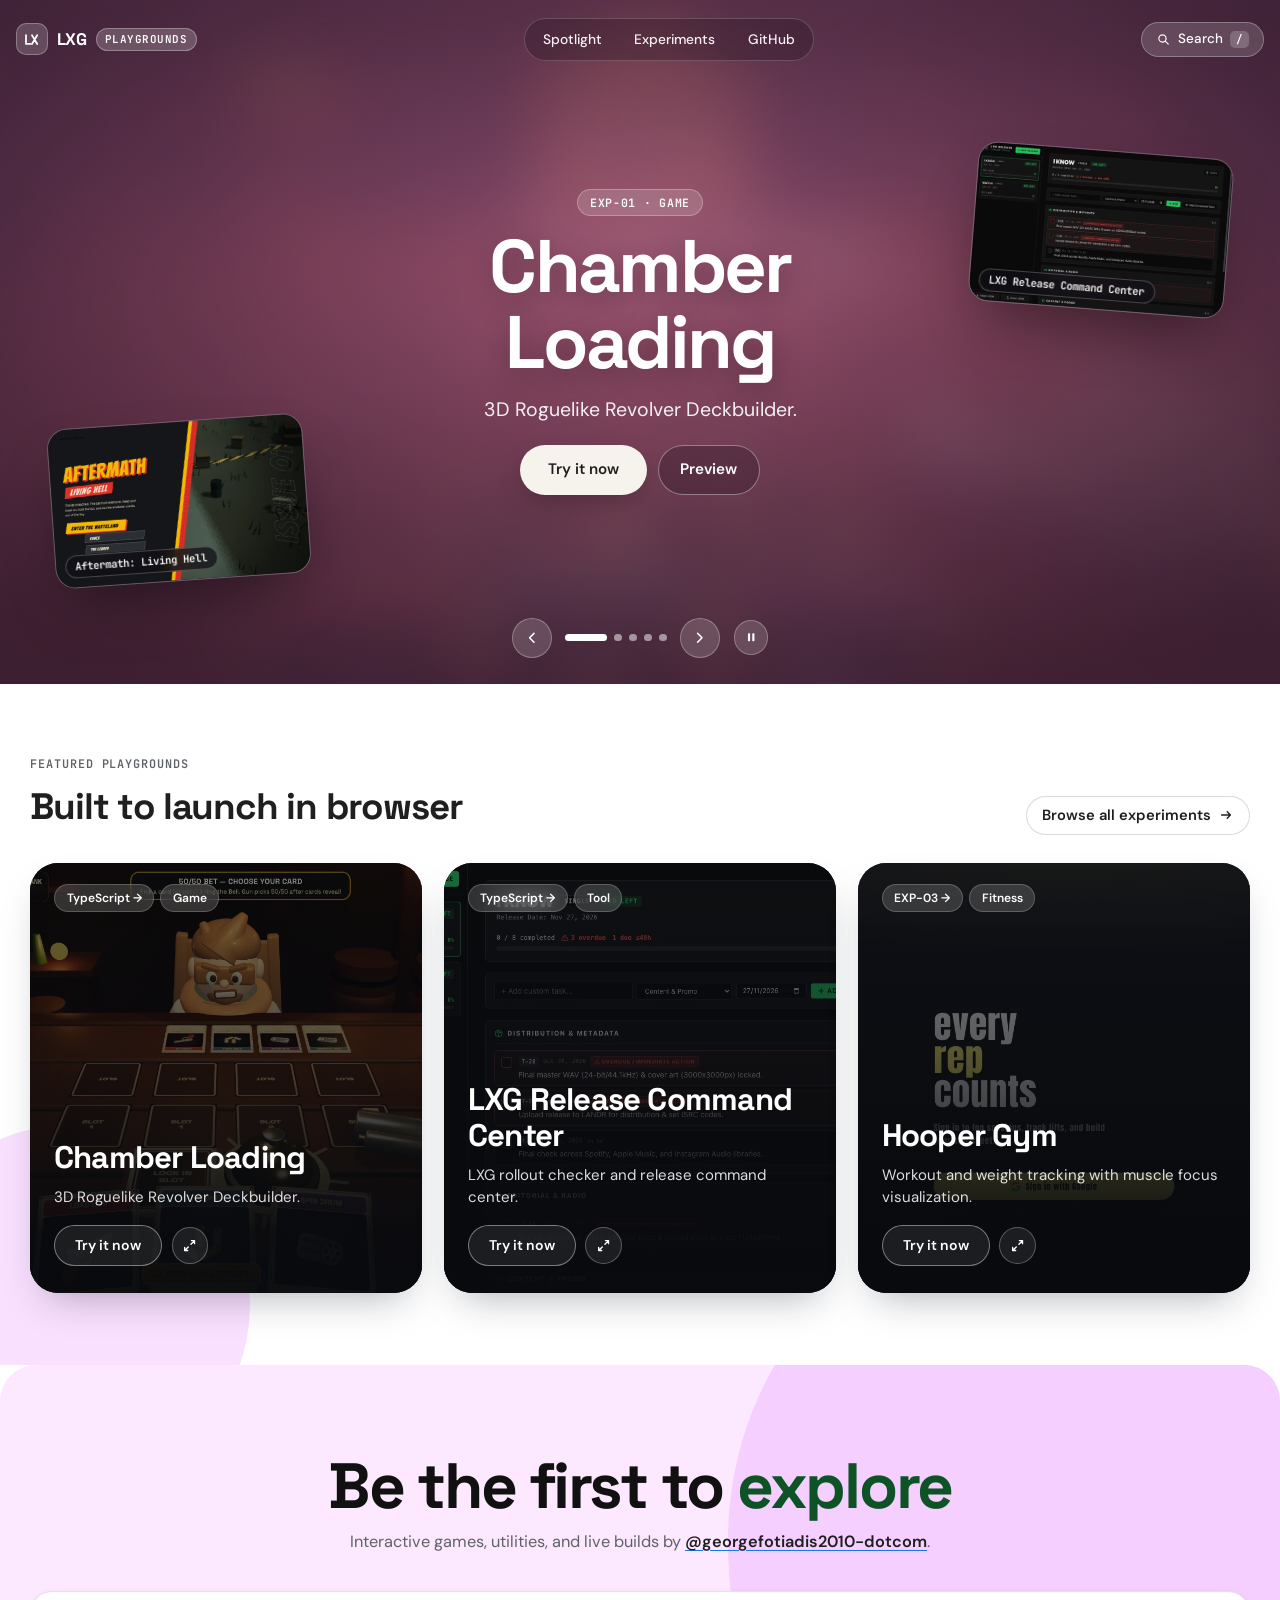
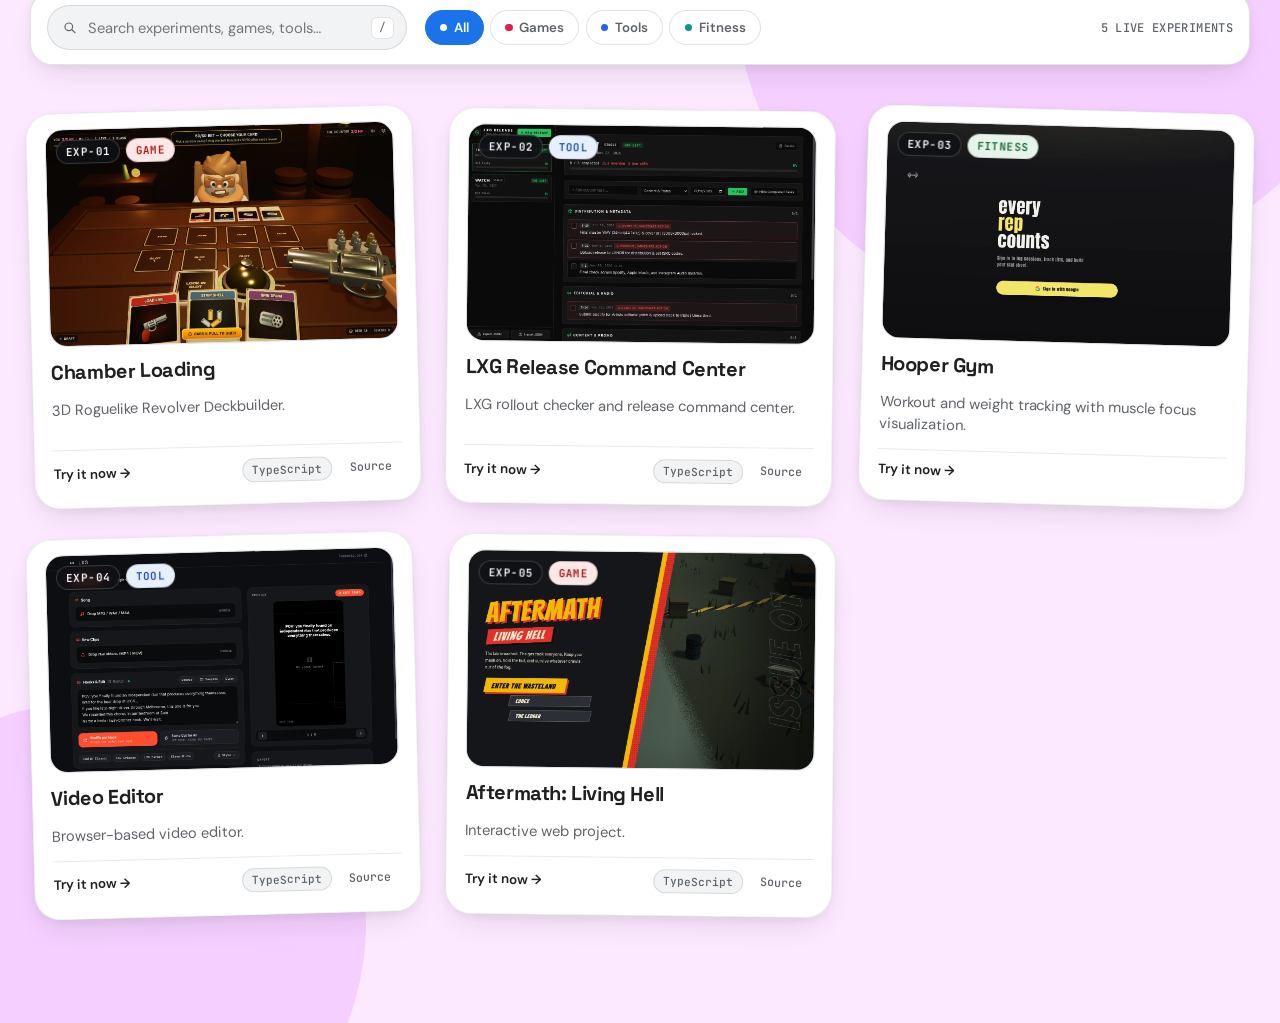
==== commit e17a4085: "Switch branding from Google Labs to LXG Playgrounds" ====
--- a/index.html
+++ b/index.html
@@ -4,7 +4,7 @@
   <meta charset="UTF-8">
   <meta name="viewport" content="width=device-width, initial-scale=1.0">
   <meta name="color-scheme" content="light dark">
-  <title>App Hoster — Labs &amp; Playgrounds</title>
+  <title>LXG — Live Playgrounds &amp; Web Apps</title>
   <link rel="preconnect" href="https://fonts.googleapis.com">
   <link rel="preconnect" href="https://fonts.gstatic.com" crossorigin>
   <link href="https://fonts.googleapis.com/css2?family=DM+Sans:ital,opsz,wght@0,9..40,400..700;1,9..40,400..700&family=JetBrains+Mono:wght@400;500;600&family=Space+Grotesk:wght@500;600;700&display=swap" rel="stylesheet">
@@ -33,14 +33,11 @@
       <a class="nav-brand" href="#hero-stage">
         <span class="brand-mark" aria-hidden="true">
           <svg viewBox="0 0 24 24" fill="none">
-            <circle cx="7" cy="7" r="3" fill="#4285F4"/>
-            <circle cx="17" cy="7" r="3" fill="#EA4335"/>
-            <circle cx="7" cy="17" r="3" fill="#FBBC04"/>
-            <circle cx="17" cy="17" r="3" fill="#34A853"/>
+            <path d="M5 6.5v11h5.5M12.5 6.5l6.5 11M19 6.5l-6.5 11" stroke="currentColor" stroke-width="2.2" stroke-linecap="round" stroke-linejoin="round"/>
           </svg>
         </span>
-        <span class="brand-name">App Hoster</span>
-        <span class="brand-badge">Labs</span>
+        <span class="brand-name">LXG</span>
+        <span class="brand-badge">Playgrounds</span>
       </a>
 
       <div class="nav-links">
--- a/styles.css
+++ b/styles.css
@@ -1,108 +1,32 @@
 :root {
-  color-scheme: light dark;
+  color-scheme: light;
 
   --font-display: "Space Grotesk", system-ui, -apple-system, BlinkMacSystemFont, "Segoe UI", sans-serif;
   --font-sans: "DM Sans", system-ui, -apple-system, BlinkMacSystemFont, "Segoe UI", Roboto, sans-serif;
   --font-mono: "JetBrains Mono", ui-monospace, SFMono-Regular, Menlo, Monaco, Consolas, monospace;
 
-  /* Light tokens */
-  --bg-light: #ffffff;
-  --surface-light: #ffffff;
-  --surface-subtle-light: #f1f3f4;
-  --border-light: rgba(32, 33, 36, 0.12);
-  --border-hover-light: #1a73e8;
-  --text-light: #1f1f1f;
-  --text-muted-light: #5f6368;
-
-  /* Dark tokens */
-  --bg-dark: #0e1015;
-  --surface-dark: #181b23;
-  --surface-subtle-dark: #222631;
-  --border-dark: rgba(232, 234, 237, 0.14);
-  --border-hover-dark: #8ab4f8;
-  --text-dark: #e8eaed;
-  --text-muted-dark: #9aa0a6;
-
-  /* Pastel Playground section */
-  --playground-bg-light: #fcecff;
-  --playground-bg-dark: #15101b;
-  --playground-blob-light: #f6d5ff;
-  --playground-blob-dark: #241930;
-  --green-ink-light: #0d5326;
-  --green-ink-dark: #81c995;
-
-  /* Accents */
-  --blue-light: #1a73e8;
-  --blue-dark: #8ab4f8;
-  --blue-soft-light: #e8f0fe;
-  --blue-soft-dark: rgba(138, 180, 248, 0.16);
-  --blue-ink-light: #174ea6;
-  --blue-ink-dark: #aecbfa;
-  --on-accent-light: #ffffff;
-  --on-accent-dark: #0e1015;
-
-  /* Resolved tokens */
-  --bg: var(--bg-light);
-  --surface: var(--surface-light);
-  --surface-subtle: var(--surface-subtle-light);
-  --border: var(--border-light);
-  --border-hover: var(--border-hover-light);
-  --text: var(--text-light);
-  --text-muted: var(--text-muted-light);
-  --playground-bg: var(--playground-bg-light);
-  --playground-blob: var(--playground-blob-light);
-  --green-ink: var(--green-ink-light);
-  --accent: var(--blue-light);
-  --accent-soft: var(--blue-soft-light);
-  --accent-ink: var(--blue-ink-light);
-  --on-accent: var(--on-accent-light);
-
-  --shadow-card: 0 12px 30px -10px rgba(32, 33, 36, 0.12), 0 2px 6px rgba(32, 33, 36, 0.05);
-  --shadow-card-hover: 0 22px 44px -12px rgba(32, 33, 36, 0.2), 0 4px 12px rgba(32, 33, 36, 0.08);
-
-  /* Hero dynamic palette (updated per slide) */
-  --hero-tint-a: #6a3052;
-  --hero-tint-b: #241835;
-}
-
-@media (prefers-color-scheme: dark) {
-  :root {
-    --bg: var(--bg-dark);
-    --surface: var(--surface-dark);
-    --surface-subtle: var(--surface-subtle-dark);
-    --border: var(--border-dark);
-    --border-hover: var(--border-hover-dark);
-    --text: var(--text-dark);
-    --text-muted: var(--text-muted-dark);
-    --playground-bg: var(--playground-bg-dark);
-    --playground-blob: var(--playground-blob-dark);
-    --green-ink: var(--green-ink-dark);
-    --accent: var(--blue-dark);
-    --accent-soft: var(--blue-soft-dark);
-    --accent-ink: var(--blue-ink-dark);
-    --on-accent: var(--on-accent-dark);
-    --shadow-card: 0 14px 32px -10px rgba(0, 0, 0, 0.55);
-    --shadow-card-hover: 0 24px 48px -12px rgba(0, 0, 0, 0.75);
-  }
-}
-
-@supports (color: light-dark(white, black)) {
-  :root {
-    --bg: light-dark(var(--bg-light), var(--bg-dark));
-    --surface: light-dark(var(--surface-light), var(--surface-dark));
-    --surface-subtle: light-dark(var(--surface-subtle-light), var(--surface-subtle-dark));
-    --border: light-dark(var(--border-light), var(--border-dark));
-    --border-hover: light-dark(var(--border-hover-light), var(--border-hover-dark));
-    --text: light-dark(var(--text-light), var(--text-dark));
-    --text-muted: light-dark(var(--text-muted-light), var(--text-muted-dark));
-    --playground-bg: light-dark(var(--playground-bg-light), var(--playground-bg-dark));
-    --playground-blob: light-dark(var(--playground-blob-light), var(--playground-blob-dark));
-    --green-ink: light-dark(var(--green-ink-light), var(--green-ink-dark));
-    --accent: light-dark(var(--blue-light), var(--blue-dark));
-    --accent-soft: light-dark(var(--blue-soft-light), var(--blue-soft-dark));
-    --accent-ink: light-dark(var(--blue-ink-light), var(--blue-ink-dark));
-    --on-accent: light-dark(var(--on-accent-light), var(--on-accent-dark));
-  }
+  --bg: #ffffff;
+  --surface: #ffffff;
+  --surface-subtle: #f1f3f4;
+  --border: rgba(31, 31, 31, 0.12);
+  --border-hover: #1a73e8;
+  --text: #1f1f1f;
+  --text-muted: #5f6368;
+
+  --playground-bg: #fce8ff;
+  --playground-blob: #f4cfff;
+  --green-ink: #0d5326;
+
+  --accent: #1a73e8;
+  --accent-soft: #e8f0fe;
+  --accent-ink: #174ea6;
+  --on-accent: #ffffff;
+
+  --shadow-card: 0 14px 32px -12px rgba(31, 31, 31, 0.14), 0 2px 8px rgba(31, 31, 31, 0.05);
+  --shadow-card-hover: 0 24px 48px -12px rgba(31, 31, 31, 0.22), 0 6px 16px rgba(31, 31, 31, 0.08);
+
+  --hero-tint-a: #9e537d;
+  --hero-tint-b: #5a2b4b;
 }
 
 :where(*, *::before, *::after) {
@@ -149,12 +73,12 @@
    ========================================================= */
 .hero-stage {
   position: relative;
-  min-block-size: clamp(540px, 78dvh, 740px);
+  min-block-size: clamp(540px, 76dvh, 720px);
   display: grid;
   grid-template-rows: auto 1fr auto;
   color: #ffffff;
   overflow: hidden;
-  background: radial-gradient(circle at 30% 25%, var(--hero-tint-a), var(--hero-tint-b) 75%);
+  background: radial-gradient(ellipse 90% 80% at 50% 35%, var(--hero-tint-a), var(--hero-tint-b) 85%);
   transition: background 0.55s ease;
 }
 
@@ -171,22 +95,19 @@
   block-size: 100%;
   object-fit: cover;
   object-position: center;
-  opacity: 0.24;
-  filter: blur(22px) saturate(1.25);
-  transform: scale(1.08);
+  opacity: 0.16;
+  filter: blur(28px) saturate(1.3);
+  transform: scale(1.1);
   transition: opacity 0.4s ease;
 }
 
 .hero-scrim {
   position: absolute;
   inset: 0;
-  background:
-    radial-gradient(ellipse 75% 65% at 50% 48%, rgba(16, 12, 24, 0.22) 0%, rgba(12, 10, 18, 0.72) 100%),
-    linear-gradient(135deg, var(--hero-tint-a) 0%, transparent 55%, var(--hero-tint-b) 100%);
-  mix-blend-mode: multiply;
-}
-
-/* Floating Preview Vignettes (Labs Tabletop style) */
+  background: radial-gradient(ellipse 75% 65% at 50% 45%, transparent 0%, rgba(16, 10, 20, 0.42) 100%);
+}
+
+/* Floating Preview Vignettes */
 .hero-floaters {
   position: absolute;
   inset: 0;
@@ -195,7 +116,7 @@
   display: none;
 }
 
-@media (min-width: 980px) {
+@media (min-width: 1024px) {
   .hero-floaters {
     display: block;
   }
@@ -203,13 +124,13 @@
 
 .floater {
   position: absolute;
-  inline-size: clamp(220px, 21vw, 300px);
+  inline-size: clamp(210px, 20vw, 280px);
   aspect-ratio: 16 / 10;
   border-radius: 20px;
   overflow: hidden;
-  border: 1px solid rgba(255, 255, 255, 0.22);
-  background: rgba(15, 16, 22, 0.65);
-  box-shadow: 0 28px 60px -16px rgba(0, 0, 0, 0.55);
+  border: 1px solid rgba(255, 255, 255, 0.28);
+  background: rgba(20, 16, 26, 0.5);
+  box-shadow: 0 28px 60px -16px rgba(0, 0, 0, 0.45);
   transition: transform 0.55s cubic-bezier(0.22, 1, 0.36, 1), opacity 0.4s ease;
 }
 
@@ -223,22 +144,22 @@
 
 .floater-pill {
   position: absolute;
-  inset-block-start: 0.55rem;
+  inset-block-end: 0.55rem;
   inset-inline-start: 0.55rem;
   z-index: 1;
-  padding: 0.16rem 0.55rem;
-  border-radius: 999px;
-  background: rgba(14, 16, 21, 0.78);
+  padding: 0.16rem 0.6rem;
+  border-radius: 999px;
+  background: rgba(16, 14, 22, 0.72);
   backdrop-filter: blur(8px);
-  border: 1px solid rgba(255, 255, 255, 0.2);
+  border: 1px solid rgba(255, 255, 255, 0.22);
   font-family: var(--font-mono);
-  font-size: 0.68rem;
+  font-size: 0.66rem;
   font-weight: 600;
   color: #ffffff;
 }
 
 .floater-left {
-  inset-block-end: 14%;
+  inset-block-end: 15%;
   inset-inline-start: clamp(1.5rem, 4vw, 4.5rem);
   transform: rotate(-4deg);
 }
@@ -278,9 +199,9 @@
   inline-size: 2rem;
   block-size: 2rem;
   border-radius: 10px;
-  background: rgba(255, 255, 255, 0.14);
+  background: rgba(255, 255, 255, 0.18);
   backdrop-filter: blur(10px);
-  border: 1px solid rgba(255, 255, 255, 0.22);
+  border: 1px solid rgba(255, 255, 255, 0.28);
 }
 
 .brand-mark svg {
@@ -298,8 +219,8 @@
 .brand-badge {
   padding: 0.12rem 0.5rem;
   border-radius: 999px;
-  background: rgba(255, 255, 255, 0.18);
-  border: 1px solid rgba(255, 255, 255, 0.24);
+  background: rgba(255, 255, 255, 0.2);
+  border: 1px solid rgba(255, 255, 255, 0.28);
   font-family: var(--font-mono);
   font-size: 0.68rem;
   font-weight: 600;
@@ -313,15 +234,15 @@
   gap: 0.35rem;
   padding: 0.25rem;
   border-radius: 999px;
-  background: rgba(18, 16, 26, 0.32);
+  background: rgba(18, 12, 22, 0.24);
   backdrop-filter: blur(12px);
-  border: 1px solid rgba(255, 255, 255, 0.14);
+  border: 1px solid rgba(255, 255, 255, 0.18);
 }
 
 .nav-links a {
   padding: 0.36rem 0.85rem;
   border-radius: 999px;
-  color: rgba(255, 255, 255, 0.9);
+  color: rgba(255, 255, 255, 0.94);
   font-size: 0.86rem;
   font-weight: 500;
   text-decoration: none;
@@ -329,7 +250,7 @@
 }
 
 .nav-links a:hover {
-  background: rgba(255, 255, 255, 0.16);
+  background: rgba(255, 255, 255, 0.18);
   color: #ffffff;
 }
 
@@ -346,8 +267,8 @@
   gap: 0.45rem;
   padding: 0.42rem 0.85rem;
   border-radius: 999px;
-  border: 1px solid rgba(255, 255, 255, 0.24);
-  background: rgba(255, 255, 255, 0.14);
+  border: 1px solid rgba(255, 255, 255, 0.28);
+  background: rgba(255, 255, 255, 0.16);
   backdrop-filter: blur(12px);
   color: #ffffff;
   font: inherit;
@@ -365,14 +286,14 @@
 .nav-search-btn kbd {
   padding: 0.05rem 0.38rem;
   border-radius: 5px;
-  background: rgba(255, 255, 255, 0.16);
+  background: rgba(255, 255, 255, 0.2);
   font-family: var(--font-mono);
   font-size: 0.68rem;
 }
 
 .nav-search-btn:hover {
-  background: rgba(255, 255, 255, 0.24);
-  border-color: rgba(255, 255, 255, 0.42);
+  background: rgba(255, 255, 255, 0.28);
+  border-color: rgba(255, 255, 255, 0.48);
 }
 
 .nav-search-btn:focus-visible {
@@ -388,19 +309,19 @@
   text-align: center;
   display: grid;
   justify-items: center;
-  gap: 0.85rem;
+  gap: 0.8rem;
   padding: 2rem 1.25rem;
-  max-inline-size: 640px;
+  max-inline-size: 620px;
 }
 
 .hero-kicker {
-  padding: 0.22rem 0.72rem;
-  border-radius: 999px;
-  background: rgba(255, 255, 255, 0.15);
+  padding: 0.22rem 0.75rem;
+  border-radius: 999px;
+  background: rgba(255, 255, 255, 0.16);
   backdrop-filter: blur(8px);
-  border: 1px solid rgba(255, 255, 255, 0.22);
+  border: 1px solid rgba(255, 255, 255, 0.26);
   font-family: var(--font-mono);
-  font-size: 0.74rem;
+  font-size: 0.72rem;
   font-weight: 600;
   letter-spacing: 0.06em;
   text-transform: uppercase;
@@ -409,17 +330,17 @@
 .hero-title {
   margin: 0;
   font-family: var(--font-display);
-  font-size: clamp(2.6rem, 6.2vw, 4.75rem);
+  font-size: clamp(2.65rem, 6vw, 4.65rem);
   font-weight: 700;
   letter-spacing: -0.035em;
   line-height: 1.03;
-  text-shadow: 0 8px 32px rgba(0, 0, 0, 0.35);
+  text-shadow: 0 8px 28px rgba(0, 0, 0, 0.28);
 }
 
 .hero-subtitle {
   margin: 0;
-  font-size: clamp(1.02rem, 1.8vw, 1.24rem);
-  color: rgba(255, 255, 255, 0.9);
+  font-size: clamp(1.02rem, 1.8vw, 1.22rem);
+  color: rgba(255, 255, 255, 0.92);
   max-inline-size: 44ch;
 }
 
@@ -435,14 +356,14 @@
   display: inline-flex;
   align-items: center;
   justify-content: center;
-  padding: 0.78rem 1.7rem;
-  border-radius: 999px;
-  background: #f5f2eb;
+  padding: 0.8rem 1.75rem;
+  border-radius: 999px;
+  background: #f6f3ec;
   color: #1f1f1f;
   font-weight: 600;
   font-size: 0.95rem;
   text-decoration: none;
-  box-shadow: 0 10px 26px -6px rgba(0, 0, 0, 0.35);
+  box-shadow: 0 10px 26px -6px rgba(0, 0, 0, 0.28);
   transition: transform 0.16s ease, background-color 0.16s ease;
 }
 
@@ -456,10 +377,10 @@
   display: inline-flex;
   align-items: center;
   justify-content: center;
-  padding: 0.78rem 1.35rem;
-  border-radius: 999px;
-  border: 1px solid rgba(255, 255, 255, 0.35);
-  background: rgba(18, 16, 26, 0.32);
+  padding: 0.8rem 1.35rem;
+  border-radius: 999px;
+  border: 1px solid rgba(255, 255, 255, 0.38);
+  background: rgba(18, 12, 22, 0.24);
   backdrop-filter: blur(8px);
   color: #ffffff;
   font: inherit;
@@ -470,7 +391,7 @@
 }
 
 .hero-btn-secondary:hover {
-  background: rgba(255, 255, 255, 0.18);
+  background: rgba(255, 255, 255, 0.2);
   border-color: rgba(255, 255, 255, 0.65);
 }
 
@@ -487,7 +408,7 @@
   display: flex;
   align-items: center;
   justify-content: center;
-  gap: 0.9rem;
+  gap: 0.85rem;
   padding: 0.75rem 1rem 1.65rem;
 }
 
@@ -500,18 +421,18 @@
   inline-size: 2.5rem;
   block-size: 2.5rem;
   border-radius: 999px;
-  border: 1px solid rgba(255, 255, 255, 0.25);
-  background: rgba(255, 255, 255, 0.14);
+  border: 1px solid rgba(255, 255, 255, 0.28);
+  background: rgba(255, 255, 255, 0.16);
   backdrop-filter: blur(10px);
   color: #ffffff;
   cursor: pointer;
-  transition: background-color 0.16s ease, transform 0.16s ease, border-color 0.16s ease;
+  transition: background-color 0.16s ease, color 0.16s ease, border-color 0.16s ease;
 }
 
 .carousel-arrow:hover,
 .carousel-pause:hover {
-  background: #f5f2eb;
-  border-color: #f5f2eb;
+  background: #f6f3ec;
+  border-color: #f6f3ec;
   color: #1f1f1f;
 }
 
@@ -522,8 +443,8 @@
 }
 
 .carousel-pause {
-  inline-size: 2.1rem;
-  block-size: 2.1rem;
+  inline-size: 2.15rem;
+  block-size: 2.15rem;
 }
 
 .carousel-pause svg {
@@ -544,7 +465,7 @@
   block-size: 0.48rem;
   border-radius: 999px;
   border: 0;
-  background: rgba(255, 255, 255, 0.45);
+  background: rgba(255, 255, 255, 0.5);
   cursor: pointer;
   transition: inline-size 0.26s cubic-bezier(0.22, 1, 0.36, 1), background-color 0.2s ease;
 }
@@ -562,11 +483,32 @@
 }
 
 /* =========================================================
-   SECTION 2: DARK FULL-BLEED SPOTLIGHT CARDS
+   SECTION 2: CRISP WHITE STAGE + DARK FULL-BLEED SPOTLIGHT CARDS
    ========================================================= */
 .spotlight-section {
-  padding-block: clamp(2.75rem, 5.5vw, 4.25rem);
-  background: var(--bg);
+  position: relative;
+  overflow: hidden;
+  padding-block: clamp(3rem, 6vw, 4.5rem);
+  background: #ffffff;
+  color: #1f1f1f;
+}
+
+.spotlight-section::before {
+  content: "";
+  position: absolute;
+  inline-size: 360px;
+  block-size: 360px;
+  inset-block-end: -120px;
+  inset-inline-start: -110px;
+  border-radius: 50%;
+  background: #f7cfff;
+  opacity: 0.65;
+  pointer-events: none;
+}
+
+.spotlight-section .section-inner {
+  position: relative;
+  z-index: 1;
 }
 
 .spotlight-header {
@@ -585,7 +527,7 @@
   font-weight: 600;
   letter-spacing: 0.08em;
   text-transform: uppercase;
-  color: var(--text-muted);
+  color: #5f6368;
 }
 
 .spotlight-header h2 {
@@ -594,19 +536,21 @@
   font-size: clamp(1.65rem, 3vw, 2.3rem);
   font-weight: 700;
   letter-spacing: -0.025em;
+  color: #1f1f1f;
 }
 
 .spotlight-all-link {
   display: inline-flex;
   align-items: center;
   gap: 0.4rem;
-  color: var(--text);
+  color: #1f1f1f;
   font-weight: 600;
   font-size: 0.92rem;
   text-decoration: none;
-  padding: 0.45rem 0.9rem;
-  border-radius: 999px;
-  border: 1px solid var(--border);
+  padding: 0.45rem 0.95rem;
+  border-radius: 999px;
+  border: 1px solid rgba(31, 31, 31, 0.16);
+  background: #ffffff;
   transition: border-color 0.16s ease, background-color 0.16s ease;
 }
 
@@ -616,8 +560,8 @@
 }
 
 .spotlight-all-link:hover {
-  border-color: var(--border-hover);
-  background: var(--surface-subtle);
+  border-color: #1a73e8;
+  background: #f1f3f4;
 }
 
 .spotlight-grid {
@@ -628,7 +572,7 @@
 
 .spotlight-card {
   position: relative;
-  min-block-size: 420px;
+  min-block-size: 430px;
   border-radius: 28px;
   corner-shape: squircle;
   overflow: hidden;
@@ -636,16 +580,15 @@
   flex-direction: column;
   justify-content: space-between;
   padding: 1.35rem 1.5rem 1.65rem;
-  background: #0d1117;
+  background: #0d1017;
   color: #ffffff;
-  border: 1px solid rgba(255, 255, 255, 0.1);
-  box-shadow: 0 18px 42px -16px rgba(0, 0, 0, 0.45);
+  box-shadow: 0 18px 40px -16px rgba(15, 23, 42, 0.35);
   transition: transform 0.25s cubic-bezier(0.22, 1, 0.36, 1), box-shadow 0.25s ease;
 }
 
 .spotlight-card:hover {
   transform: translateY(-4px);
-  box-shadow: 0 26px 56px -14px rgba(0, 0, 0, 0.6);
+  box-shadow: 0 26px 52px -14px rgba(15, 23, 42, 0.48);
 }
 
 .spotlight-media {
@@ -660,21 +603,25 @@
   block-size: 100%;
   object-fit: cover;
   object-position: top center;
-  opacity: 0.72;
+  opacity: 0.78;
   transition: transform 0.45s cubic-bezier(0.22, 1, 0.36, 1), opacity 0.3s ease;
 }
 
 .spotlight-card:hover .spotlight-media img {
   transform: scale(1.04);
-  opacity: 0.82;
+  opacity: 0.88;
 }
 
 .spotlight-media::after {
   content: "";
   position: absolute;
   inset: 0;
-  background:
-    linear-gradient(to top, rgba(8, 10, 14, 0.96) 14%, rgba(8, 10, 14, 0.58) 56%, rgba(8, 10, 14, 0.38) 100%);
+  background: linear-gradient(
+    to top,
+    rgba(8, 10, 14, 0.96) 14%,
+    rgba(8, 10, 14, 0.56) 56%,
+    rgba(8, 10, 14, 0.32) 100%
+  );
 }
 
 .spotlight-top-pills {
@@ -688,9 +635,9 @@
 .spotlight-pill {
   padding: 0.26rem 0.72rem;
   border-radius: 999px;
-  background: rgba(255, 255, 255, 0.14);
+  background: rgba(255, 255, 255, 0.16);
   backdrop-filter: blur(10px);
-  border: 1px solid rgba(255, 255, 255, 0.16);
+  border: 1px solid rgba(255, 255, 255, 0.2);
   font-size: 0.75rem;
   font-weight: 600;
   color: #ffffff;
@@ -714,7 +661,7 @@
 
 .spotlight-body p {
   margin: 0;
-  color: rgba(255, 255, 255, 0.82);
+  color: rgba(255, 255, 255, 0.86);
   font-size: 0.94rem;
   line-height: 1.48;
   display: -webkit-box;
@@ -737,7 +684,7 @@
   justify-content: center;
   padding: 0.58rem 1.25rem;
   border-radius: 999px;
-  border: 1px solid rgba(255, 255, 255, 0.38);
+  border: 1px solid rgba(255, 255, 255, 0.42);
   background: rgba(255, 255, 255, 0.08);
   color: #ffffff;
   font-size: 0.88rem;
@@ -760,7 +707,7 @@
   inline-size: 2.3rem;
   block-size: 2.3rem;
   border-radius: 999px;
-  border: 1px solid rgba(255, 255, 255, 0.25);
+  border: 1px solid rgba(255, 255, 255, 0.28);
   background: rgba(255, 255, 255, 0.08);
   color: #ffffff;
   cursor: pointer;
@@ -768,8 +715,8 @@
 }
 
 .spotlight-inspect:hover {
-  background: rgba(255, 255, 255, 0.22);
-  border-color: rgba(255, 255, 255, 0.5);
+  background: rgba(255, 255, 255, 0.24);
+  border-color: rgba(255, 255, 255, 0.55);
 }
 
 .spotlight-inspect svg {
@@ -778,13 +725,14 @@
 }
 
 /* =========================================================
-   SECTION 3: PASTEL PLAYGROUND + SEARCH + TILTED CARDS
+   SECTION 3: PASTEL PLAYGROUND + SEARCH + TILTED WHITE CARDS
    ========================================================= */
 .playground-section {
   position: relative;
   overflow: hidden;
   padding-block: clamp(3.5rem, 7vw, 5.5rem);
   background: var(--playground-bg);
+  color: var(--text);
   border-start-start-radius: 36px;
   border-start-end-radius: 36px;
 }
@@ -838,6 +786,7 @@
   font-weight: 700;
   letter-spacing: -0.035em;
   line-height: 1.05;
+  color: #111111;
 }
 
 .heading-green {
@@ -966,19 +915,19 @@
 }
 
 .pill-dot-all {
-  background: linear-gradient(135deg, #4285f4, #34a853);
+  background: linear-gradient(135deg, #1f1f1f, #5f6368);
 }
 
 .pill-dot-game {
-  background: #ea4335;
+  background: #e11d48;
 }
 
 .pill-dot-tool {
-  background: #4285f4;
+  background: #2563eb;
 }
 
 .pill-dot-fitness {
-  background: #34a853;
+  background: #0d9488;
 }
 
 .filter-pill:hover {
@@ -1012,7 +961,7 @@
   color: var(--text-muted);
 }
 
-/* Tilted Polaroid-Style Experiment Cards */
+/* Tilted Polaroid-Style White Cards */
 .card-grid {
   display: grid;
   grid-template-columns: repeat(auto-fill, minmax(305px, 1fr));
@@ -1025,12 +974,10 @@
   position: relative;
   display: grid;
   grid-template-rows: auto auto 1fr auto;
-  grid-template-rows: subgrid;
-  grid-row: span 4;
-  gap: 0.9rem;
+  gap: 0.85rem;
   padding: 0.95rem 1.15rem 1.25rem;
-  background: var(--surface);
-  border: 1px solid var(--border);
+  background: #ffffff;
+  border: 1px solid rgba(31, 31, 31, 0.08);
   border-radius: 26px;
   corner-shape: squircle;
   box-shadow: var(--shadow-card);
@@ -1042,13 +989,13 @@
 
 @media (prefers-reduced-motion: no-preference) {
   .card:nth-child(3n + 1) {
-    transform: rotate(-1.4deg);
+    transform: rotate(-1.5deg);
   }
   .card:nth-child(3n + 2) {
-    transform: rotate(0.7deg);
+    transform: rotate(0.65deg);
   }
   .card:nth-child(3n) {
-    transform: rotate(1.5deg);
+    transform: rotate(1.6deg);
   }
 
   .card:hover,
@@ -1069,7 +1016,7 @@
   border-radius: 18px;
   corner-shape: squircle;
   overflow: hidden;
-  border: 1px solid var(--border);
+  border: 1px solid rgba(31, 31, 31, 0.08);
   background: var(--surface-subtle);
 }
 
@@ -1209,6 +1156,7 @@
   letter-spacing: -0.02em;
   line-height: 1.25;
   overflow-wrap: anywhere;
+  color: #1f1f1f;
 }
 
 .card a.card-link {
@@ -1241,7 +1189,7 @@
   justify-content: space-between;
   gap: 0.75rem;
   padding-top: 0.65rem;
-  border-top: 1px solid var(--border);
+  border-top: 1px solid rgba(31, 31, 31, 0.09);
   font-size: 0.84rem;
 }
 
@@ -1250,7 +1198,7 @@
   align-items: center;
   gap: 0.3rem;
   font-weight: 600;
-  color: var(--text);
+  color: #1f1f1f;
 }
 
 .card:hover .try-it-label {
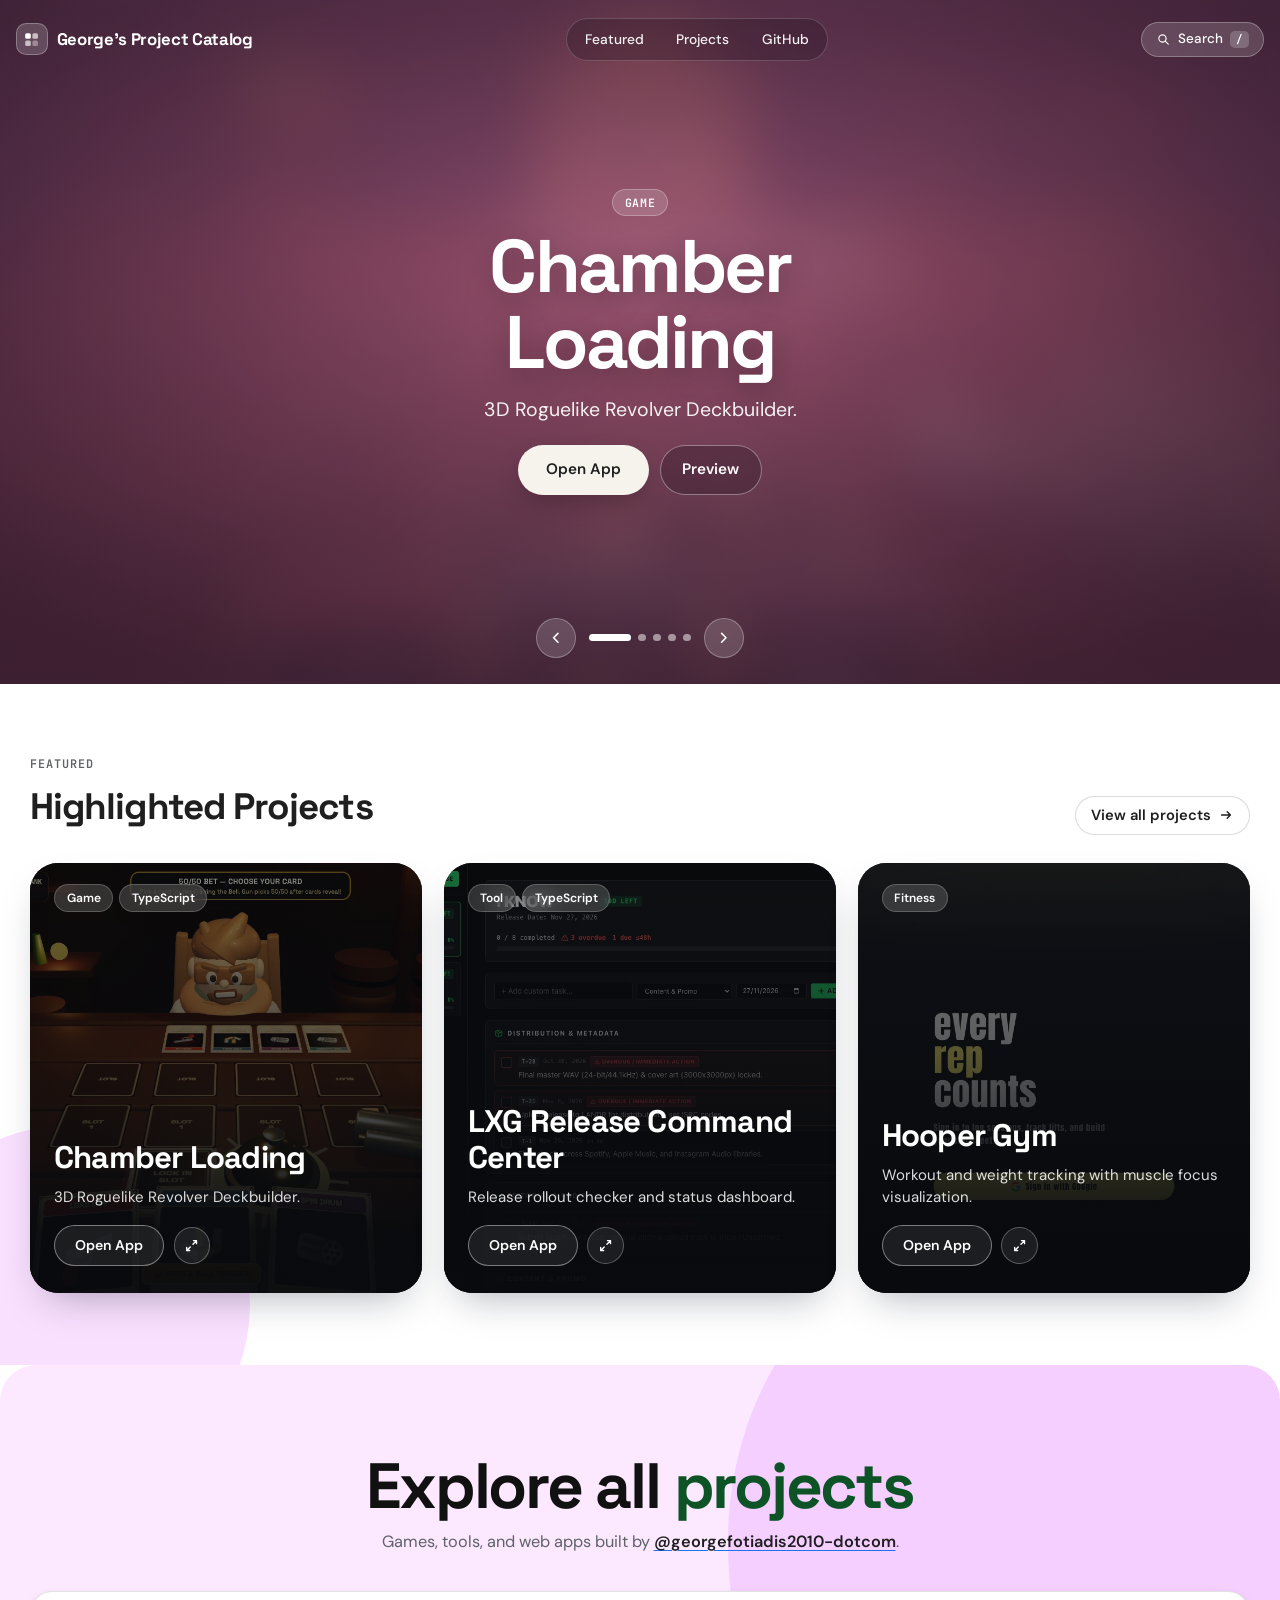
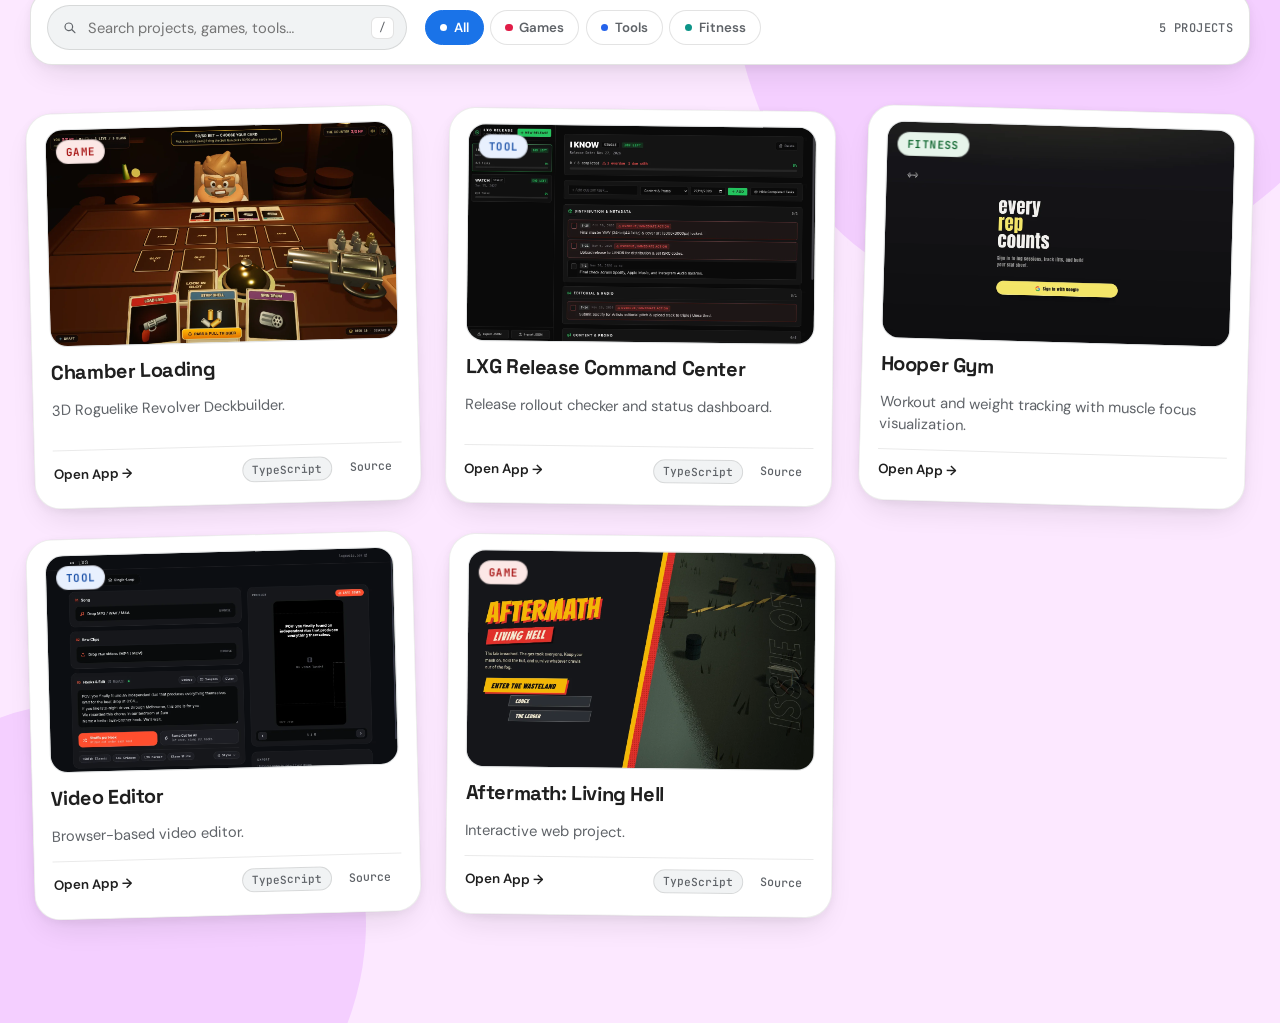
==== commit ba75eee4: "Brand as George's Project Catalog and fix hero/re-render glitches" ====
--- a/index.html
+++ b/index.html
@@ -3,8 +3,8 @@
 <head>
   <meta charset="UTF-8">
   <meta name="viewport" content="width=device-width, initial-scale=1.0">
-  <meta name="color-scheme" content="light dark">
-  <title>LXG — Live Playgrounds &amp; Web Apps</title>
+  <meta name="color-scheme" content="light">
+  <title>George's Project Catalog</title>
   <link rel="preconnect" href="https://fonts.googleapis.com">
   <link rel="preconnect" href="https://fonts.gstatic.com" crossorigin>
   <link href="https://fonts.googleapis.com/css2?family=DM+Sans:ital,opsz,wght@0,9..40,400..700;1,9..40,400..700&family=JetBrains+Mono:wght@400;500;600&family=Space+Grotesk:wght@500;600;700&display=swap" rel="stylesheet">
@@ -12,37 +12,28 @@
   <script src="app.js" defer></script>
 </head>
 <body>
-  <header class="hero-stage" id="hero-stage" aria-label="Featured experiments">
+  <header class="hero-stage" id="hero-stage" aria-label="Featured projects">
     <div class="hero-backdrop" id="hero-backdrop" aria-hidden="true">
       <img class="hero-bg-img" id="hero-bg-img" src="previews/Chamber-Loading.webp" alt="">
       <div class="hero-scrim"></div>
-    </div>
-
-    <div class="hero-floaters" id="hero-floaters" aria-hidden="true">
-      <div class="floater floater-left">
-        <span class="floater-pill" id="floater-left-pill"></span>
-        <img id="floater-left-img" src="previews/Chamber-Loading.webp" alt="">
-      </div>
-      <div class="floater floater-right">
-        <span class="floater-pill" id="floater-right-pill"></span>
-        <img id="floater-right-img" src="previews/LXG-rollout-chcker.webp" alt="">
-      </div>
     </div>
 
     <nav class="lab-nav" aria-label="Primary">
       <a class="nav-brand" href="#hero-stage">
         <span class="brand-mark" aria-hidden="true">
           <svg viewBox="0 0 24 24" fill="none">
-            <path d="M5 6.5v11h5.5M12.5 6.5l6.5 11M19 6.5l-6.5 11" stroke="currentColor" stroke-width="2.2" stroke-linecap="round" stroke-linejoin="round"/>
+            <rect x="4" y="4" width="7" height="7" rx="2" fill="currentColor"/>
+            <rect x="13" y="4" width="7" height="7" rx="2" fill="currentColor" opacity="0.65"/>
+            <rect x="4" y="13" width="7" height="7" rx="2" fill="currentColor" opacity="0.65"/>
+            <rect x="13" y="13" width="7" height="7" rx="2" fill="currentColor" opacity="0.35"/>
           </svg>
         </span>
-        <span class="brand-name">LXG</span>
-        <span class="brand-badge">Playgrounds</span>
+        <span class="brand-name">George's Project Catalog</span>
       </a>
 
       <div class="nav-links">
-        <a href="#spotlight">Spotlight</a>
-        <a href="#experiments">Experiments</a>
+        <a href="#spotlight">Featured</a>
+        <a href="#projects">Projects</a>
         <a href="https://github.com/georgefotiadis2010-dotcom" target="_blank" rel="noopener noreferrer">GitHub</a>
       </div>
 
@@ -58,12 +49,12 @@
     </nav>
 
     <div class="hero-center" id="hero-center">
-      <span class="hero-kicker" id="hero-kicker">EXP-01 · GAME</span>
+      <span class="hero-kicker" id="hero-kicker">Game</span>
       <h1 class="hero-title" id="hero-title">Chamber Loading</h1>
       <p class="hero-subtitle" id="hero-subtitle">3D Roguelike Revolver Deckbuilder.</p>
       <div class="hero-cta-row">
         <a class="hero-btn-primary" id="hero-launch" href="https://georgefotiadis2010-dotcom.github.io/Chamber-Loading/" target="_blank" rel="noopener noreferrer">
-          Try it now
+          Open App
         </a>
         <button type="button" class="hero-btn-secondary" id="hero-inspect">
           Preview
@@ -71,41 +62,34 @@
       </div>
     </div>
 
-    <div class="hero-carousel-bar" role="region" aria-label="Featured carousel controls">
-      <button type="button" class="carousel-arrow" id="hero-prev" aria-label="Previous experiment">
+    <div class="hero-carousel-bar" role="region" aria-label="Featured project selector">
+      <button type="button" class="carousel-arrow" id="hero-prev" aria-label="Previous project">
         <svg viewBox="0 0 20 20" fill="none" aria-hidden="true">
           <path d="M12.5 5 7.5 10l5 5" stroke="currentColor" stroke-width="1.8" stroke-linecap="round" stroke-linejoin="round"/>
         </svg>
       </button>
 
-      <div class="carousel-dots" id="hero-dots" role="tablist" aria-label="Choose featured experiment"></div>
-
-      <button type="button" class="carousel-arrow" id="hero-next" aria-label="Next experiment">
+      <div class="carousel-dots" id="hero-dots" role="tablist" aria-label="Choose featured project"></div>
+
+      <button type="button" class="carousel-arrow" id="hero-next" aria-label="Next project">
         <svg viewBox="0 0 20 20" fill="none" aria-hidden="true">
           <path d="M7.5 5 12.5 10l-5 5" stroke="currentColor" stroke-width="1.8" stroke-linecap="round" stroke-linejoin="round"/>
         </svg>
       </button>
-
-      <button type="button" class="carousel-pause" id="hero-pause" aria-label="Pause featured rotation" title="Pause rotation">
-        <svg viewBox="0 0 20 20" fill="currentColor" aria-hidden="true">
-          <rect x="5.5" y="4.5" width="3" height="11" rx="1"/>
-          <rect x="11.5" y="4.5" width="3" height="11" rx="1"/>
-        </svg>
-      </button>
     </div>
   </header>
 
   <main>
-    <!-- Section 2: Dark Full-Bleed Spotlight Row -->
+    <!-- Section 2: Featured Dark Cards on White Stage -->
     <section class="spotlight-section" id="spotlight" aria-labelledby="spotlight-heading">
       <div class="section-inner">
         <div class="spotlight-header">
           <div>
-            <p class="section-eyebrow">Featured Playgrounds</p>
-            <h2 id="spotlight-heading">Built to launch in browser</h2>
+            <p class="section-eyebrow">Featured</p>
+            <h2 id="spotlight-heading">Highlighted Projects</h2>
           </div>
-          <a class="spotlight-all-link" href="#experiments">
-            Browse all experiments
+          <a class="spotlight-all-link" href="#projects">
+            View all projects
             <svg viewBox="0 0 20 20" fill="none" aria-hidden="true">
               <path d="M4.5 10h11m0 0-4-4m4 4-4 4" stroke="currentColor" stroke-width="1.75" stroke-linecap="round" stroke-linejoin="round"/>
             </svg>
@@ -116,8 +100,8 @@
       </div>
     </section>
 
-    <!-- Section 3: Pastel Labs "Be the first to explore" + Search + Tilted Cards -->
-    <section class="playground-section" id="experiments" aria-labelledby="experiments-heading">
+    <!-- Section 3: Pastel Catalog Section + Search + Tilted Cards -->
+    <section class="playground-section" id="projects" aria-labelledby="projects-heading">
       <div class="playground-blobs" aria-hidden="true">
         <div class="blob blob-1"></div>
         <div class="blob blob-2"></div>
@@ -125,25 +109,25 @@
 
       <div class="section-inner playground-inner">
         <div class="playground-intro">
-          <h2 class="playground-heading" id="experiments-heading">
-            Be the first to <span class="heading-green">explore</span>
+          <h2 class="playground-heading" id="projects-heading">
+            Explore all <span class="heading-green">projects</span>
           </h2>
           <p class="playground-sub">
-            Interactive games, utilities, and live builds by
+            Games, tools, and web apps built by
             <a href="https://github.com/georgefotiadis2010-dotcom" target="_blank" rel="noopener noreferrer">@georgefotiadis2010-dotcom</a>.
           </p>
         </div>
 
         <div class="controls" role="search">
           <label class="search-field" for="search-input">
-            <span class="visually-hidden">Filter experiments</span>
+            <span class="visually-hidden">Filter projects</span>
             <svg class="search-icon" viewBox="0 0 20 20" fill="none" aria-hidden="true">
               <path d="M8.5 3a5.5 5.5 0 1 0 3.473 9.765l3.631 3.631a.75.75 0 1 0 1.06-1.06l-3.63-3.632A5.5 5.5 0 0 0 8.5 3ZM4.5 8.5a4 4 0 1 1 8 0 4 4 0 0 1-8 0Z" fill="currentColor"/>
             </svg>
             <input
               id="search-input"
               type="search"
-              placeholder="Search experiments, games, tools…"
+              placeholder="Search projects, games, tools…"
               autocomplete="off"
               spellcheck="false"
             >
@@ -176,7 +160,7 @@
         <div class="card-grid" id="project-grid" aria-label="Hosted web applications"></div>
 
         <div class="empty-state" id="empty-state" hidden>
-          <p class="empty-title">No matching experiments</p>
+          <p class="empty-title">No matching projects</p>
           <p class="empty-desc">Try clearing your search query or switching to another category.</p>
         </div>
       </div>
@@ -188,7 +172,6 @@
       <div class="dialog-topbar">
         <div class="dialog-heading-group">
           <div class="dialog-badges">
-            <span class="dialog-exp-id" id="dialog-exp-id"></span>
             <span class="dialog-category" id="dialog-category"></span>
           </div>
           <h2 id="dialog-title"></h2>
@@ -206,7 +189,7 @@
       <p class="dialog-desc" id="dialog-desc"></p>
       <div class="dialog-actions">
         <a class="btn-primary" id="dialog-launch" href="#" target="_blank" rel="noopener noreferrer">
-          Try it now
+          Open App
           <svg viewBox="0 0 20 20" fill="none" aria-hidden="true">
             <path d="M5.5 14.5 14.5 5.5m0 0H7.5m7 0v7" stroke="currentColor" stroke-width="1.8" stroke-linecap="round" stroke-linejoin="round"/>
           </svg>
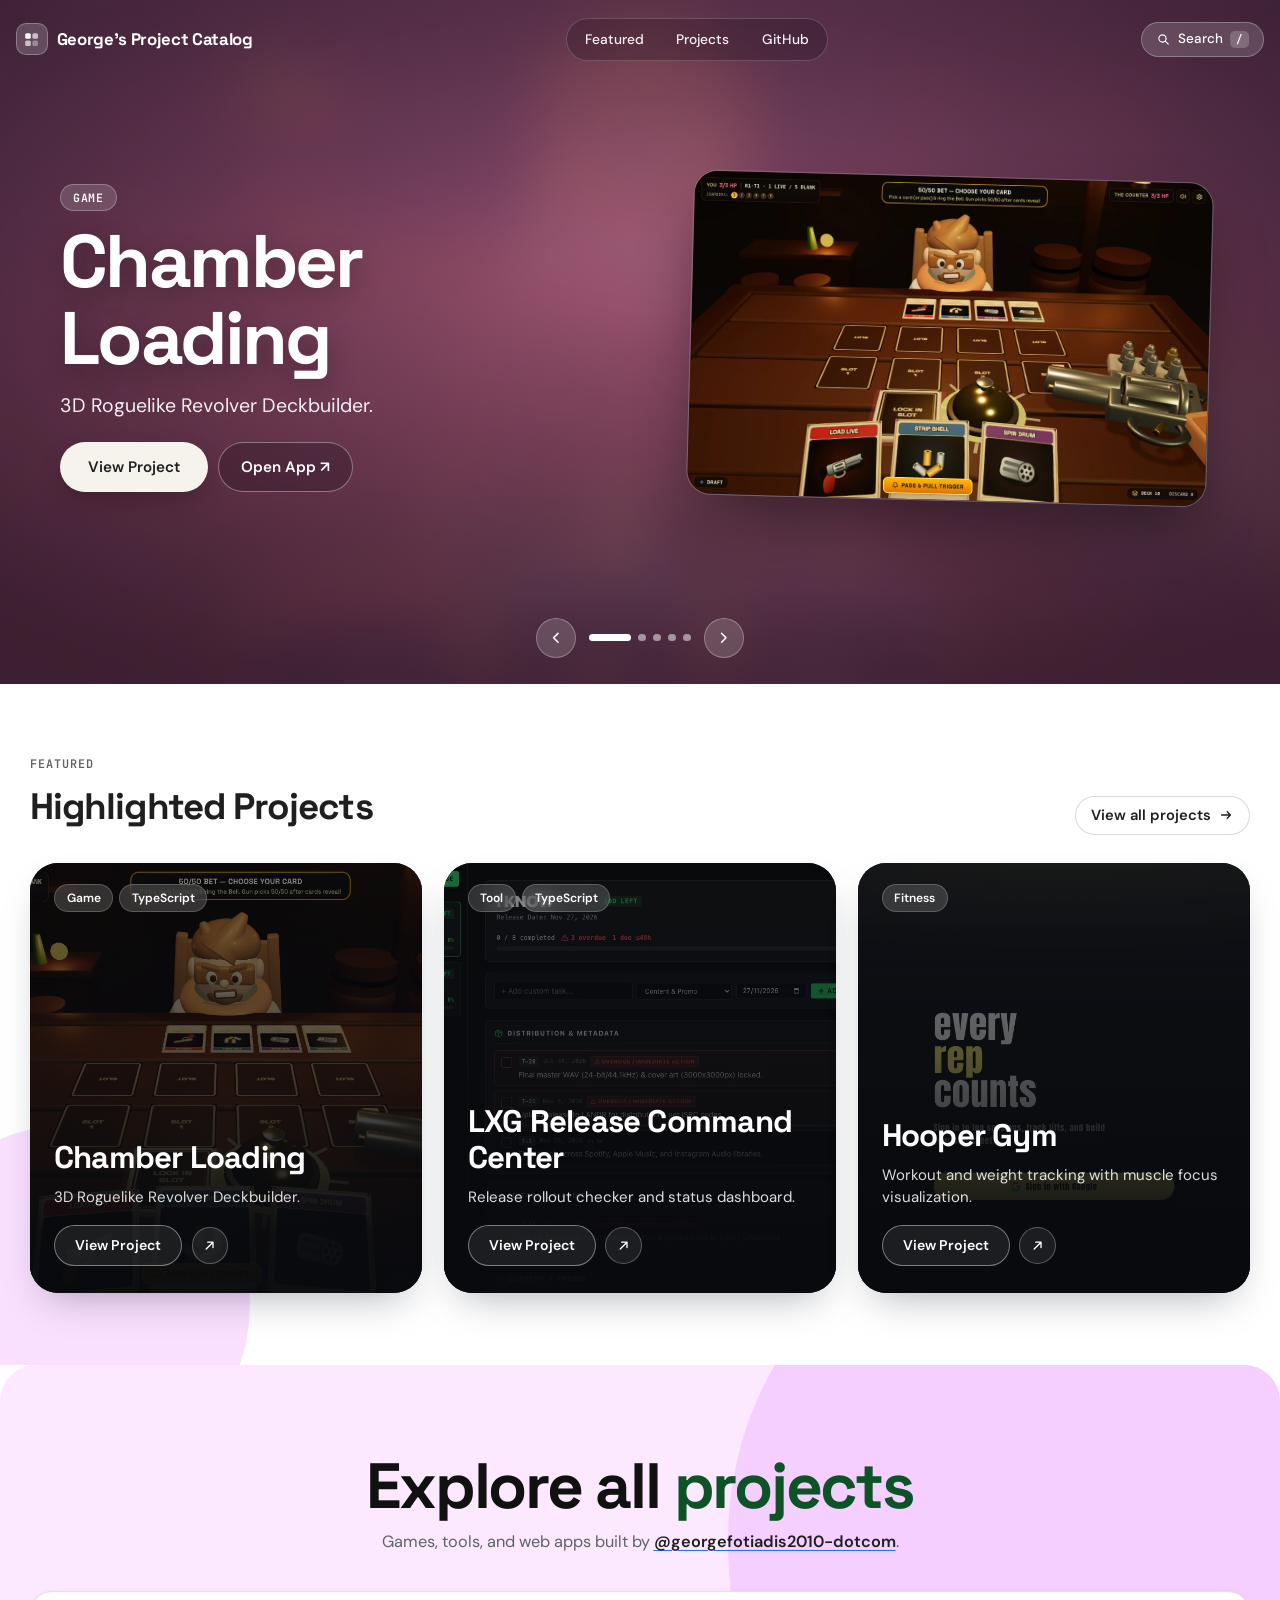
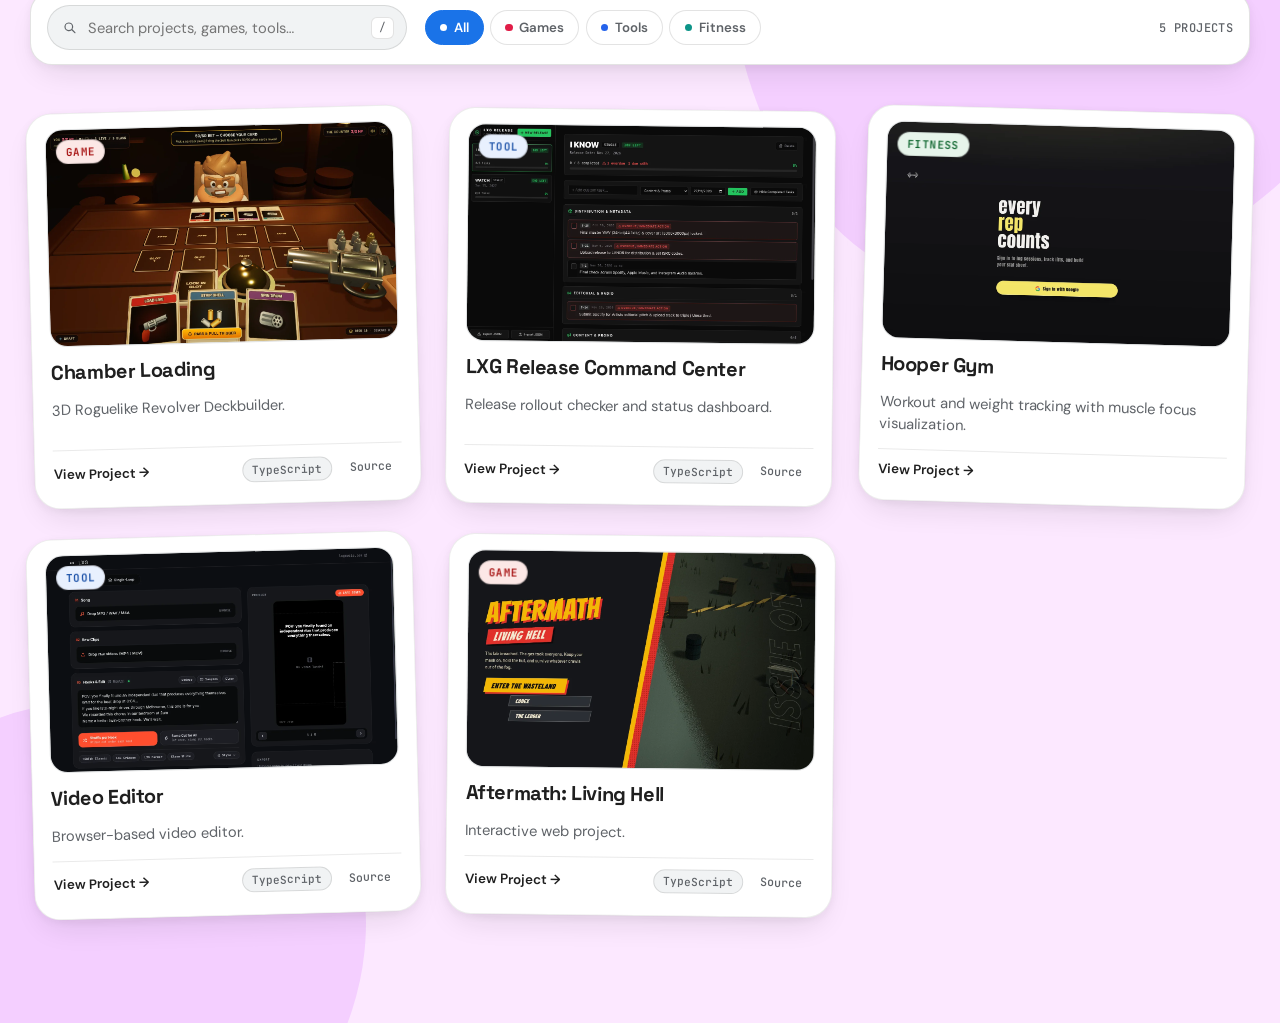
==== commit a2131705: "Add hero project image, dedicated project pages, and real page navigation" ====
--- a/index.html
+++ b/index.html
@@ -8,8 +8,9 @@
   <link rel="preconnect" href="https://fonts.googleapis.com">
   <link rel="preconnect" href="https://fonts.gstatic.com" crossorigin>
   <link href="https://fonts.googleapis.com/css2?family=DM+Sans:ital,opsz,wght@0,9..40,400..700;1,9..40,400..700&family=JetBrains+Mono:wght@400;500;600&family=Space+Grotesk:wght@500;600;700&display=swap" rel="stylesheet">
-  <link rel="stylesheet" href="styles.css">
-  <script src="app.js" defer></script>
+  <link rel="stylesheet" href="styles.css?v=3">
+  <script src="catalog.js?v=3" defer></script>
+  <script src="app.js?v=3" defer></script>
 </head>
 <body>
   <header class="hero-stage" id="hero-stage" aria-label="Featured projects">
@@ -19,7 +20,7 @@
     </div>
 
     <nav class="lab-nav" aria-label="Primary">
-      <a class="nav-brand" href="#hero-stage">
+      <a class="nav-brand" href="index.html">
         <span class="brand-mark" aria-hidden="true">
           <svg viewBox="0 0 24 24" fill="none">
             <rect x="4" y="4" width="7" height="7" rx="2" fill="currentColor"/>
@@ -32,34 +33,40 @@
       </a>
 
       <div class="nav-links">
-        <a href="#spotlight">Featured</a>
-        <a href="#projects">Projects</a>
+        <a href="featured.html">Featured</a>
+        <a href="projects.html">Projects</a>
         <a href="https://github.com/georgefotiadis2010-dotcom" target="_blank" rel="noopener noreferrer">GitHub</a>
       </div>
 
       <div class="nav-actions">
-        <button type="button" class="nav-search-btn" id="nav-search-btn" aria-label="Jump to search">
+        <a class="nav-search-btn" href="projects.html#search-input" aria-label="Go to project search">
           <svg viewBox="0 0 20 20" fill="none" aria-hidden="true">
             <path d="M8.5 3a5.5 5.5 0 1 0 3.473 9.765l3.631 3.631a.75.75 0 1 0 1.06-1.06l-3.63-3.632A5.5 5.5 0 0 0 8.5 3ZM4.5 8.5a4 4 0 1 1 8 0 4 4 0 0 1-8 0Z" fill="currentColor"/>
           </svg>
           <span>Search</span>
           <kbd aria-hidden="true">/</kbd>
-        </button>
+        </a>
       </div>
     </nav>
 
-    <div class="hero-center" id="hero-center">
-      <span class="hero-kicker" id="hero-kicker">Game</span>
-      <h1 class="hero-title" id="hero-title">Chamber Loading</h1>
-      <p class="hero-subtitle" id="hero-subtitle">3D Roguelike Revolver Deckbuilder.</p>
-      <div class="hero-cta-row">
-        <a class="hero-btn-primary" id="hero-launch" href="https://georgefotiadis2010-dotcom.github.io/Chamber-Loading/" target="_blank" rel="noopener noreferrer">
-          Open App
-        </a>
-        <button type="button" class="hero-btn-secondary" id="hero-inspect">
-          Preview
-        </button>
+    <div class="hero-showcase">
+      <div class="hero-center" id="hero-center">
+        <span class="hero-kicker" id="hero-kicker">Game</span>
+        <h1 class="hero-title" id="hero-title">Chamber Loading</h1>
+        <p class="hero-subtitle" id="hero-subtitle">3D Roguelike Revolver Deckbuilder.</p>
+        <div class="hero-cta-row">
+          <a class="hero-btn-primary" id="hero-detail-link" href="project.html?id=Chamber-Loading">
+            View Project
+          </a>
+          <a class="hero-btn-secondary" id="hero-launch" href="https://georgefotiadis2010-dotcom.github.io/Chamber-Loading/" target="_blank" rel="noopener noreferrer">
+            Open App ↗
+          </a>
+        </div>
       </div>
+
+      <a class="hero-preview-card" id="hero-preview-link" href="project.html?id=Chamber-Loading" aria-label="View Chamber Loading project page">
+        <img id="hero-preview-img" src="previews/Chamber-Loading.webp" alt="Chamber Loading preview" width="1280" height="800">
+      </a>
     </div>
 
     <div class="hero-carousel-bar" role="region" aria-label="Featured project selector">
@@ -88,7 +95,7 @@
             <p class="section-eyebrow">Featured</p>
             <h2 id="spotlight-heading">Highlighted Projects</h2>
           </div>
-          <a class="spotlight-all-link" href="#projects">
+          <a class="spotlight-all-link" href="projects.html">
             View all projects
             <svg viewBox="0 0 20 20" fill="none" aria-hidden="true">
               <path d="M4.5 10h11m0 0-4-4m4 4-4 4" stroke="currentColor" stroke-width="1.75" stroke-linecap="round" stroke-linejoin="round"/>
@@ -166,39 +173,5 @@
       </div>
     </section>
   </main>
-
-  <dialog class="preview-dialog" id="preview-dialog" closedby="any" aria-labelledby="dialog-title">
-    <div class="dialog-shell">
-      <div class="dialog-topbar">
-        <div class="dialog-heading-group">
-          <div class="dialog-badges">
-            <span class="dialog-category" id="dialog-category"></span>
-          </div>
-          <h2 id="dialog-title"></h2>
-        </div>
-        <button type="button" class="dialog-close" id="dialog-close" aria-label="Close preview">
-          <svg viewBox="0 0 20 20" fill="none" aria-hidden="true">
-            <path d="M5 5l10 10M15 5L5 15" stroke="currentColor" stroke-width="1.8" stroke-linecap="round"/>
-          </svg>
-        </button>
-      </div>
-      <div class="dialog-media">
-        <img id="dialog-img" src="" alt="" width="1280" height="800">
-      </div>
-      <div class="dialog-meta" id="dialog-meta"></div>
-      <p class="dialog-desc" id="dialog-desc"></p>
-      <div class="dialog-actions">
-        <a class="btn-primary" id="dialog-launch" href="#" target="_blank" rel="noopener noreferrer">
-          Open App
-          <svg viewBox="0 0 20 20" fill="none" aria-hidden="true">
-            <path d="M5.5 14.5 14.5 5.5m0 0H7.5m7 0v7" stroke="currentColor" stroke-width="1.8" stroke-linecap="round" stroke-linejoin="round"/>
-          </svg>
-        </a>
-        <a class="btn-secondary" id="dialog-repo" href="#" target="_blank" rel="noopener noreferrer">
-          View Source
-        </a>
-      </div>
-    </div>
-  </dialog>
 </body>
 </html>
--- a/styles.css
+++ b/styles.css
@@ -274,6 +274,7 @@
   font: inherit;
   font-size: 0.84rem;
   font-weight: 500;
+  text-decoration: none;
   cursor: pointer;
   transition: background-color 0.16s ease, border-color 0.16s ease;
 }
@@ -301,17 +302,82 @@
   outline-offset: 2px;
 }
 
-/* Center Hero Content */
+/* Hero Showcase (Text + Active Project Preview Image) */
+.hero-showcase {
+  position: relative;
+  z-index: 2;
+  display: grid;
+  align-items: center;
+  justify-items: center;
+  gap: 2rem;
+  inline-size: min(1160px, 100% - 2.5rem);
+  margin-inline: auto;
+  padding-block: 1.5rem 2rem;
+}
+
+@media (min-width: 920px) {
+  .hero-showcase {
+    grid-template-columns: 1.05fr 0.95fr;
+    justify-items: stretch;
+    gap: 2.75rem;
+  }
+}
+
 .hero-center {
   position: relative;
-  z-index: 2;
-  place-self: center;
   text-align: center;
   display: grid;
   justify-items: center;
-  gap: 0.8rem;
-  padding: 2rem 1.25rem;
-  max-inline-size: 620px;
+  gap: 0.85rem;
+  max-inline-size: 600px;
+}
+
+@media (min-width: 920px) {
+  .hero-center {
+    text-align: start;
+    justify-items: start;
+  }
+}
+
+.hero-preview-card {
+  display: block;
+  inline-size: min(520px, 100%);
+  aspect-ratio: 16 / 10;
+  border-radius: 24px;
+  corner-shape: squircle;
+  overflow: hidden;
+  border: 1px solid rgba(255, 255, 255, 0.28);
+  background: rgba(16, 14, 22, 0.45);
+  box-shadow: 0 28px 64px -14px rgba(0, 0, 0, 0.48);
+  transition: transform 0.28s cubic-bezier(0.22, 1, 0.36, 1), border-color 0.2s ease;
+}
+
+@media (prefers-reduced-motion: no-preference) {
+  .hero-preview-card {
+    transform: rotate(1.5deg);
+  }
+  .hero-preview-card:hover {
+    transform: rotate(0deg) translateY(-4px);
+    border-color: rgba(255, 255, 255, 0.55);
+  }
+}
+
+.hero-preview-card img {
+  display: block;
+  inline-size: 100%;
+  block-size: 100%;
+  object-fit: cover;
+  object-position: top center;
+}
+
+.hero-preview-card:focus-visible {
+  outline: 2px solid #ffffff;
+  outline-offset: 4px;
+}
+
+.nav-links a[aria-current="page"] {
+  background: rgba(255, 255, 255, 0.22);
+  color: #ffffff;
 }
 
 .hero-kicker {
@@ -352,6 +418,12 @@
   margin-block-start: 0.5rem;
 }
 
+@media (min-width: 920px) {
+  .hero-stage .hero-cta-row {
+    justify-content: flex-start;
+  }
+}
+
 .hero-btn-primary {
   display: inline-flex;
   align-items: center;
@@ -386,6 +458,7 @@
   font: inherit;
   font-weight: 600;
   font-size: 0.95rem;
+  text-decoration: none;
   cursor: pointer;
   transition: background-color 0.16s ease, border-color 0.16s ease;
 }
@@ -1492,6 +1565,160 @@
   color: var(--accent-ink);
 }
 
+/* =========================================================
+   SUBPAGES (featured.html, projects.html, project.html)
+   ========================================================= */
+.subpage-hero,
+.project-hero {
+  position: relative;
+  color: #ffffff;
+  overflow: hidden;
+  background: radial-gradient(ellipse 90% 80% at 50% 25%, var(--hero-tint-a), var(--hero-tint-b) 88%);
+}
+
+.subpage-hero {
+  --hero-tint-a: #336ec4;
+  --hero-tint-b: #162344;
+  padding-block-end: clamp(2.5rem, 5vw, 3.75rem);
+}
+
+.subpage-hero-compact {
+  --hero-tint-a: #3b4768;
+  --hero-tint-b: #1a2033;
+  padding-block-end: 0.5rem;
+}
+
+.subpage-header-copy {
+  position: relative;
+  z-index: 2;
+  display: grid;
+  gap: 0.55rem;
+  padding-block-start: 1.25rem;
+}
+
+.subpage-eyebrow {
+  margin: 0;
+  font-family: var(--font-mono);
+  font-size: 0.74rem;
+  font-weight: 600;
+  letter-spacing: 0.08em;
+  text-transform: uppercase;
+  color: rgba(255, 255, 255, 0.8);
+}
+
+.subpage-header-copy h1 {
+  margin: 0;
+  font-family: var(--font-display);
+  font-size: clamp(2.2rem, 4.5vw, 3.3rem);
+  font-weight: 700;
+  letter-spacing: -0.03em;
+  line-height: 1.08;
+}
+
+.subpage-lead {
+  margin: 0;
+  color: rgba(255, 255, 255, 0.88);
+  font-size: 1.05rem;
+  max-inline-size: 56ch;
+}
+
+.playground-section-full {
+  border-start-start-radius: 0;
+  border-start-end-radius: 0;
+}
+
+.project-hero {
+  padding-block-end: clamp(2.75rem, 5.5vw, 4rem);
+}
+
+.project-hero-inner {
+  position: relative;
+  z-index: 2;
+  display: grid;
+  justify-items: start;
+  gap: 0.8rem;
+  padding-block-start: 1rem;
+}
+
+.back-link {
+  display: inline-flex;
+  align-items: center;
+  gap: 0.35rem;
+  padding: 0.32rem 0.78rem;
+  border-radius: 999px;
+  background: rgba(255, 255, 255, 0.14);
+  border: 1px solid rgba(255, 255, 255, 0.24);
+  color: #ffffff;
+  font-size: 0.84rem;
+  font-weight: 500;
+  text-decoration: none;
+  margin-block-end: 0.35rem;
+  transition: background-color 0.16s ease;
+}
+
+.back-link:hover {
+  background: rgba(255, 255, 255, 0.24);
+}
+
+.project-detail-section {
+  padding-block: clamp(2.5rem, 5vw, 3.75rem);
+  background: #ffffff;
+}
+
+.project-detail-inner {
+  display: grid;
+  gap: 1.5rem;
+}
+
+.project-media-frame {
+  border-radius: 26px;
+  corner-shape: squircle;
+  overflow: hidden;
+  border: 1px solid var(--border);
+  aspect-ratio: 16 / 10;
+  background: var(--surface-subtle);
+  box-shadow: var(--shadow-card);
+}
+
+.project-media-frame img {
+  display: block;
+  inline-size: 100%;
+  block-size: 100%;
+  object-fit: cover;
+  object-position: top center;
+}
+
+.project-specs {
+  display: grid;
+  grid-template-columns: repeat(auto-fit, minmax(180px, 1fr));
+  gap: 0.85rem;
+}
+
+.spec-chip {
+  display: grid;
+  gap: 0.2rem;
+  padding: 0.85rem 1.05rem;
+  border-radius: 18px;
+  border: 1px solid var(--border);
+  background: var(--surface-subtle);
+}
+
+.spec-label {
+  font-family: var(--font-mono);
+  font-size: 0.7rem;
+  font-weight: 600;
+  letter-spacing: 0.06em;
+  text-transform: uppercase;
+  color: var(--text-muted);
+}
+
+.spec-value {
+  font-family: var(--font-display);
+  font-size: 1rem;
+  font-weight: 600;
+  color: var(--text);
+}
+
 @media (prefers-reduced-motion: reduce) {
   .hero-stage,
   .hero-bg-img,
